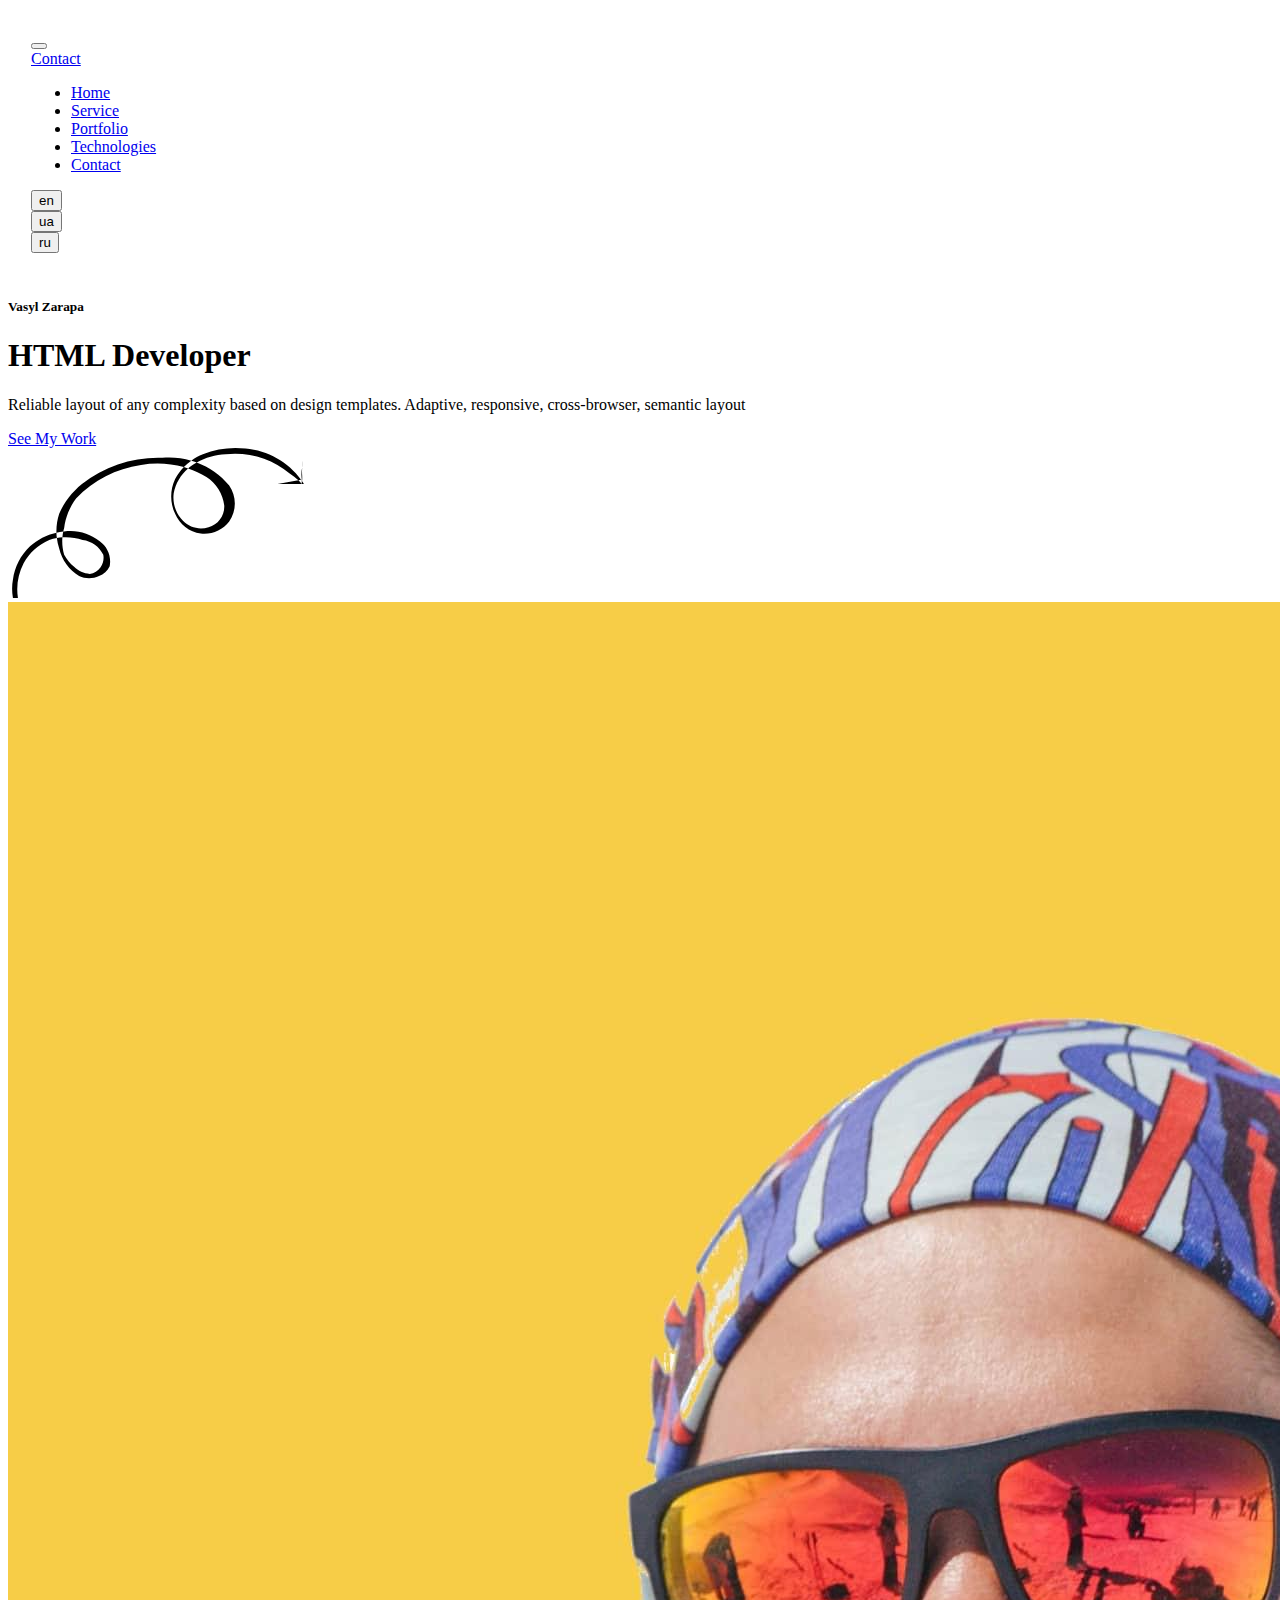
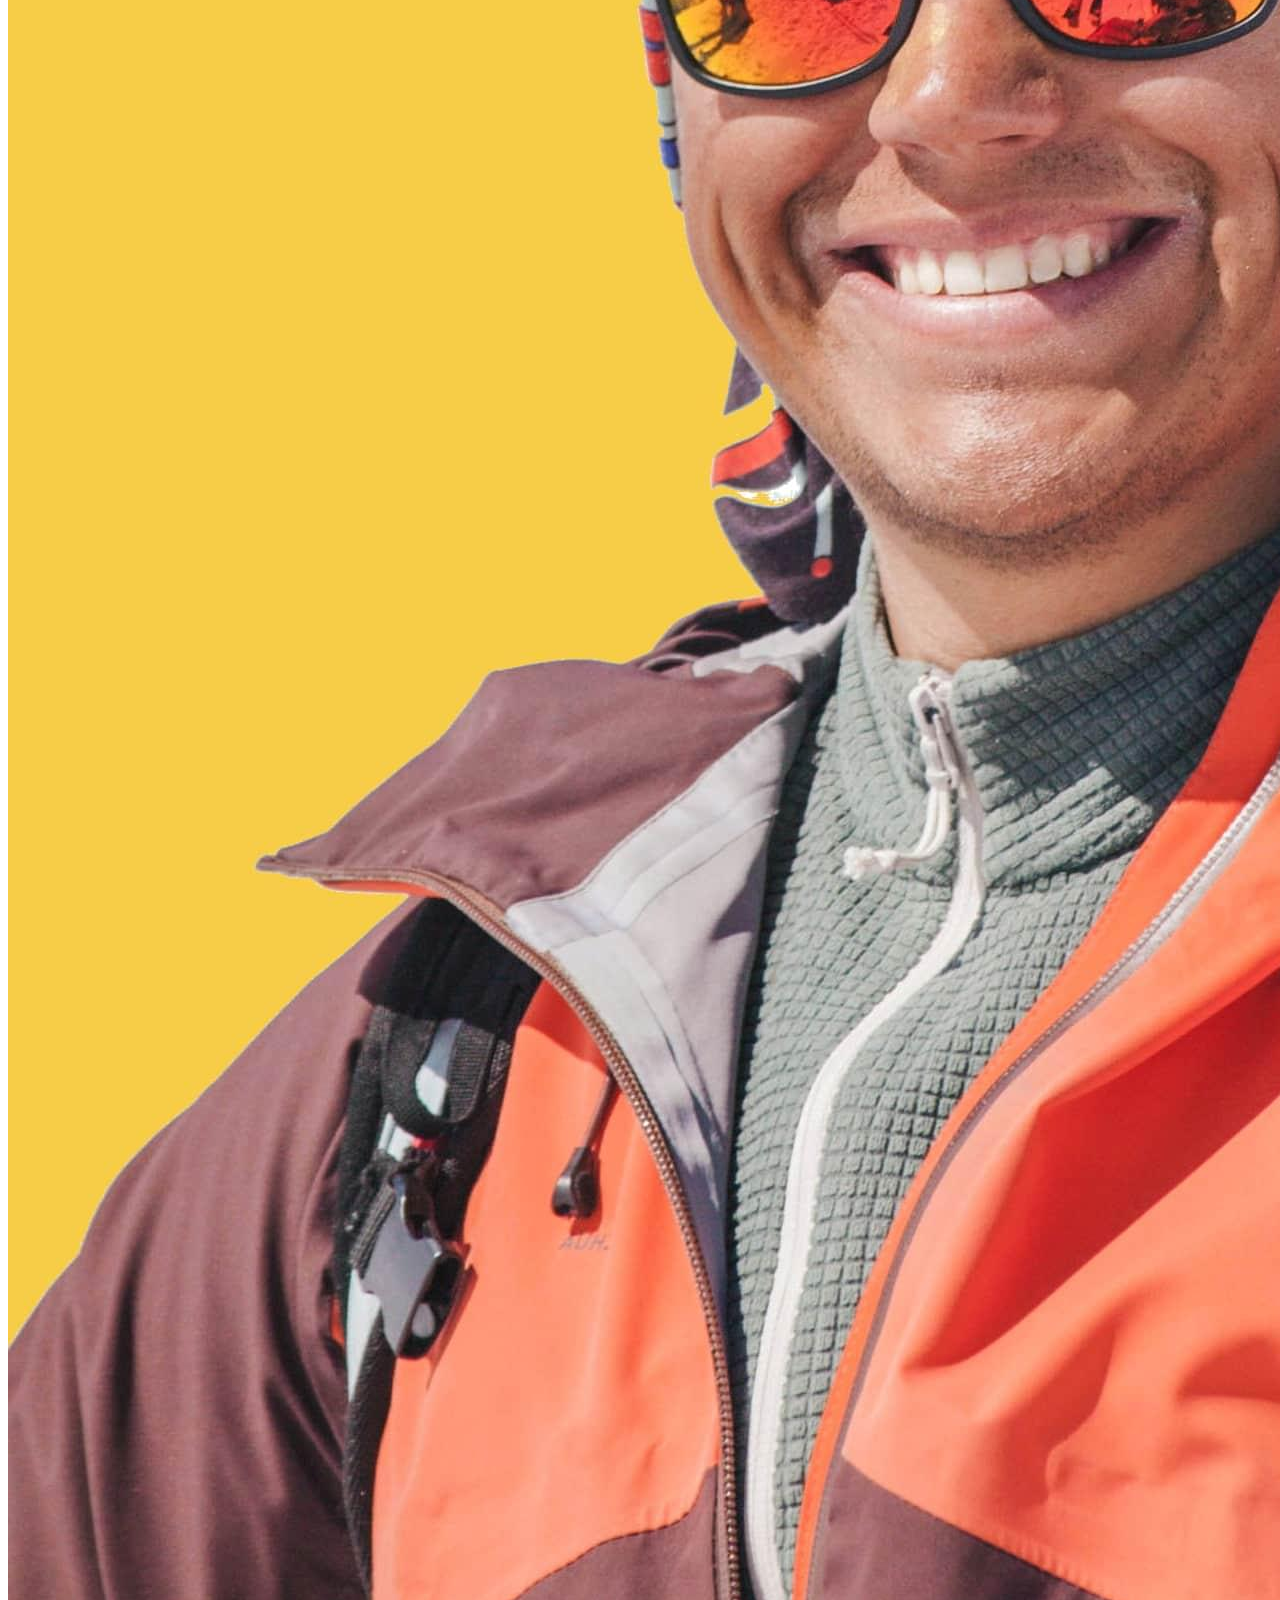
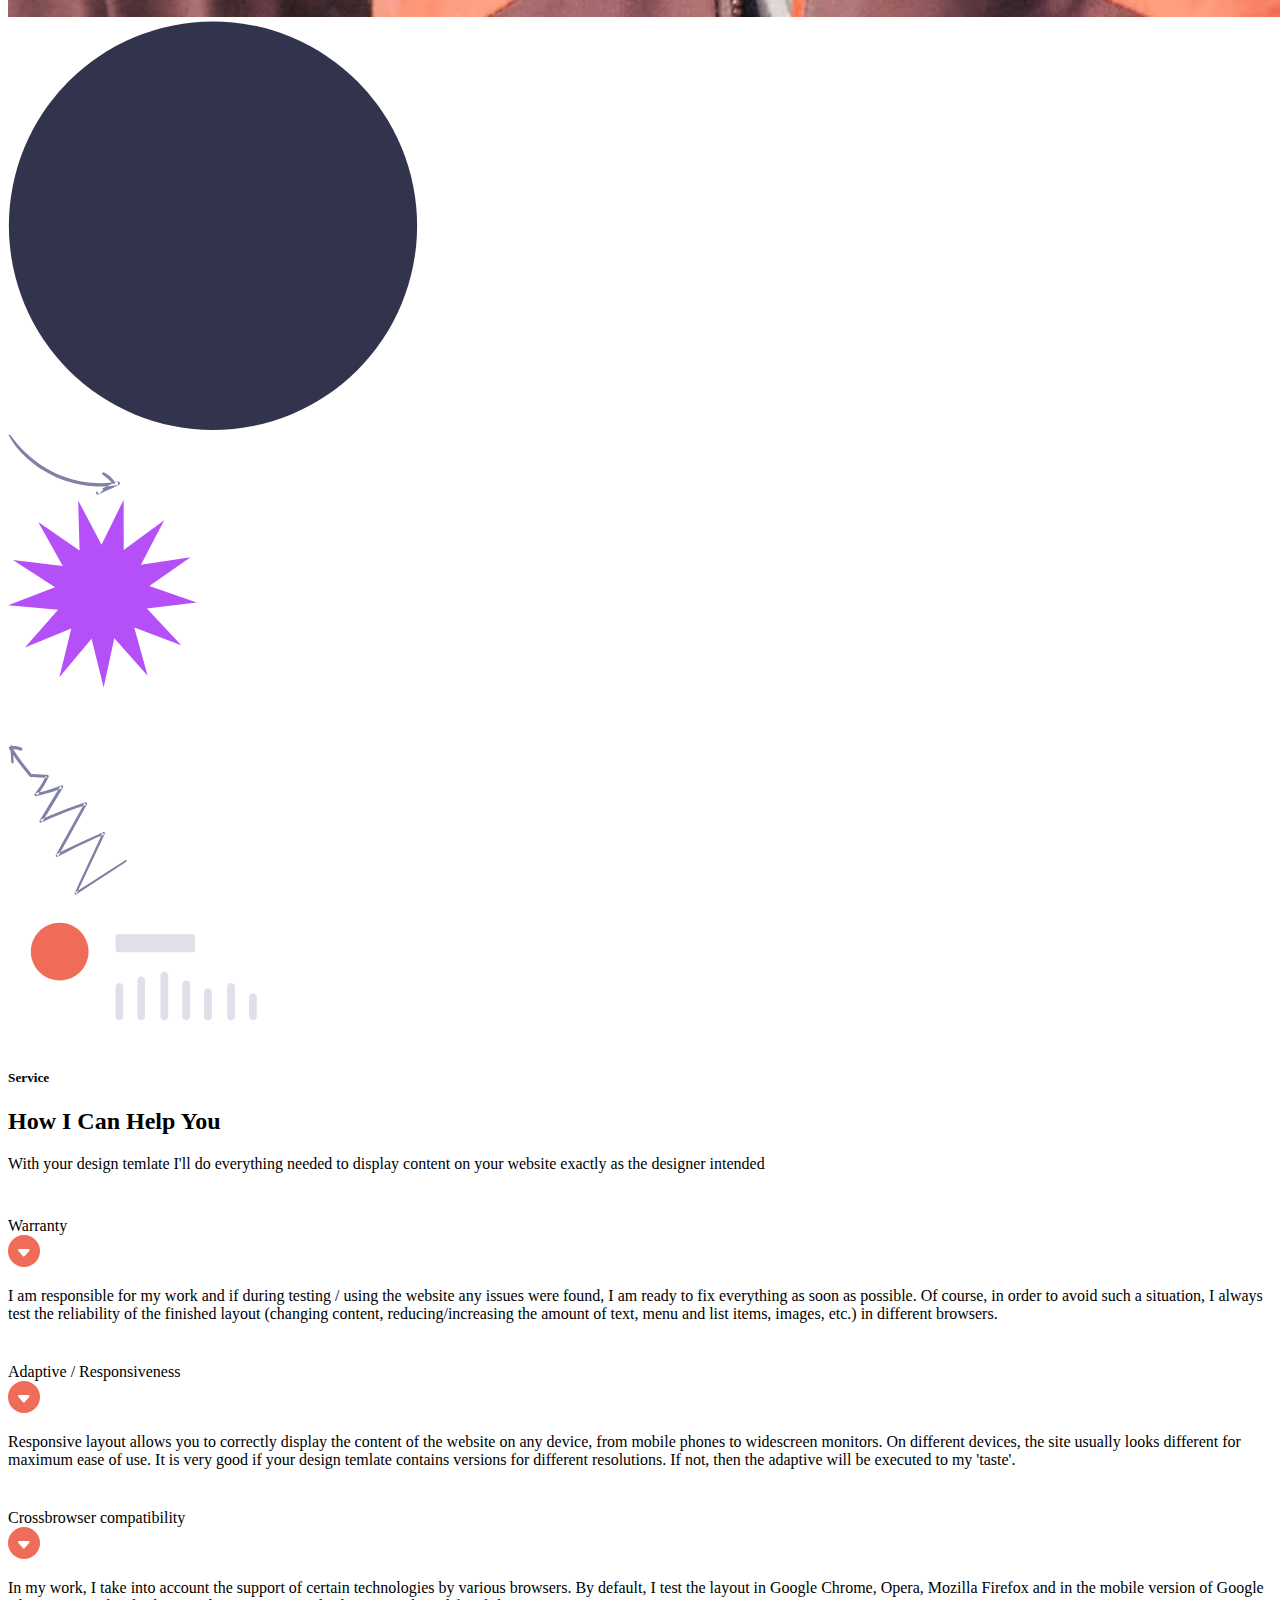
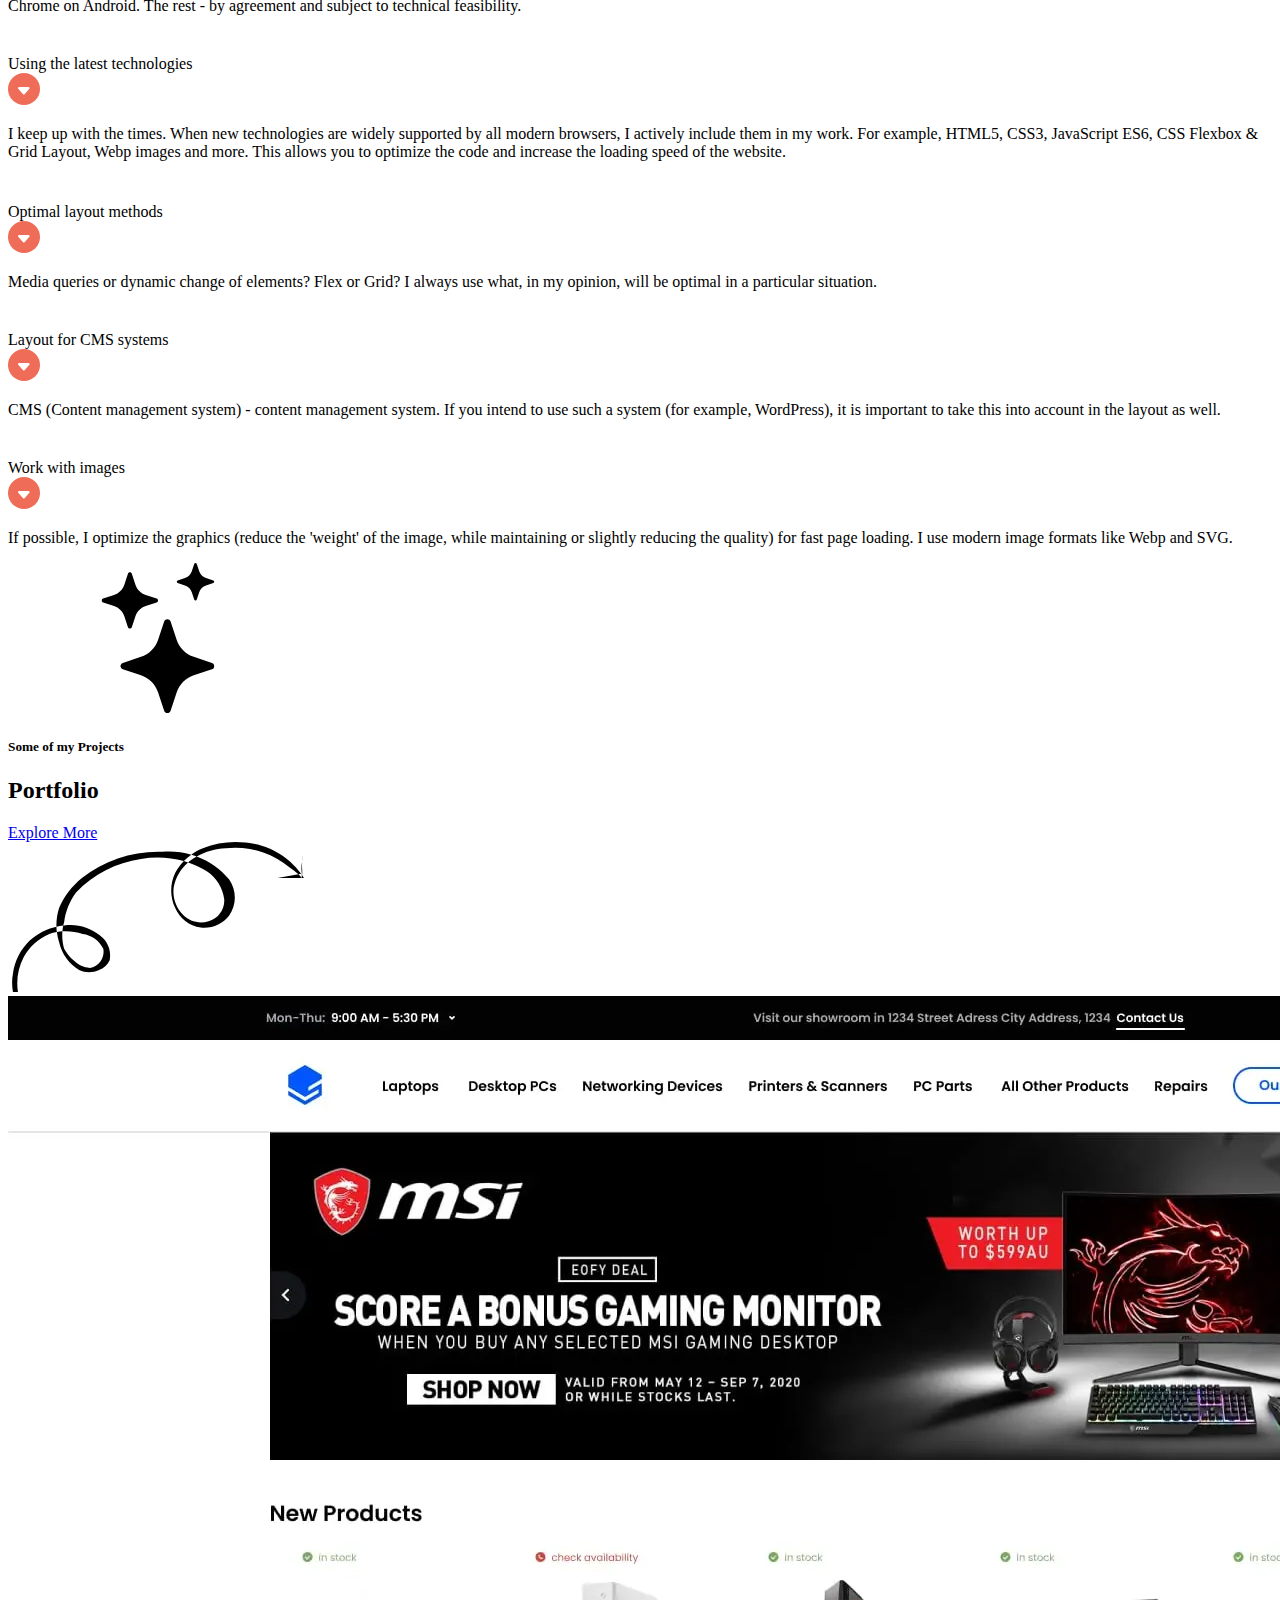
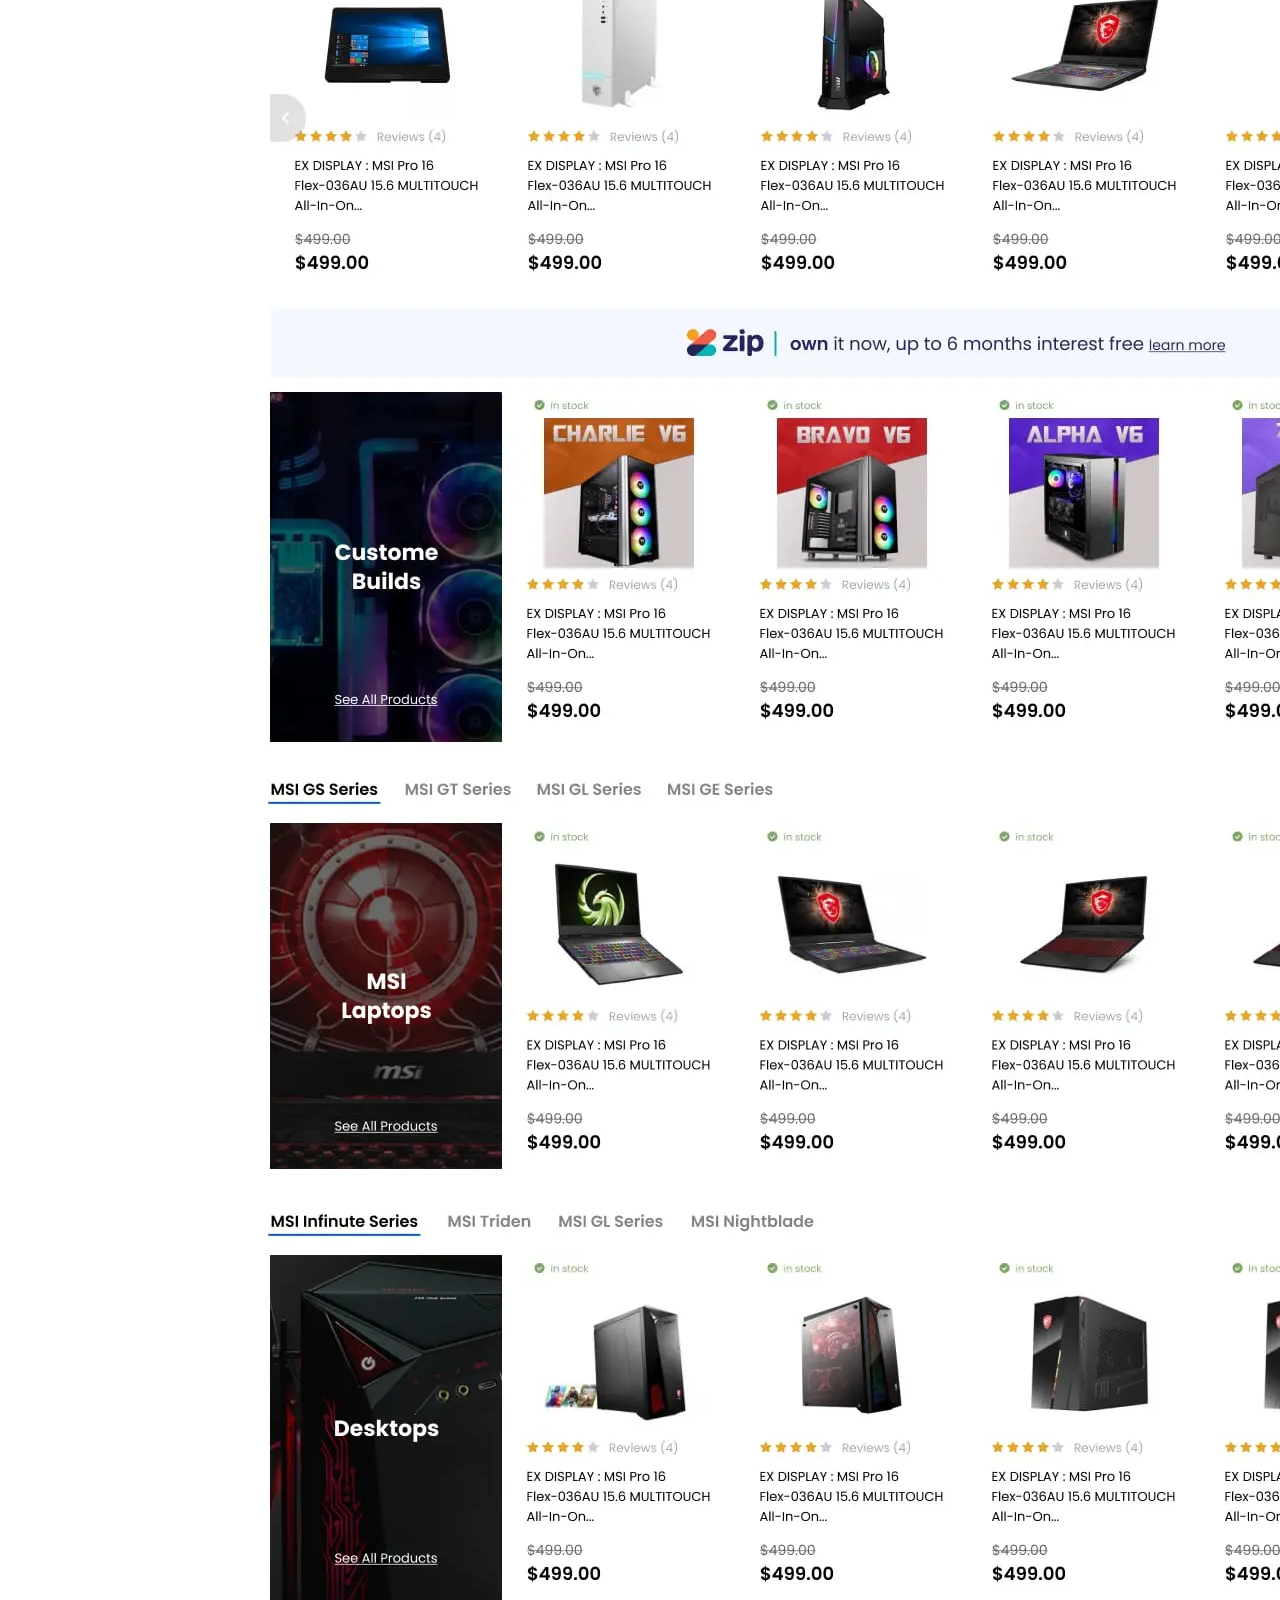
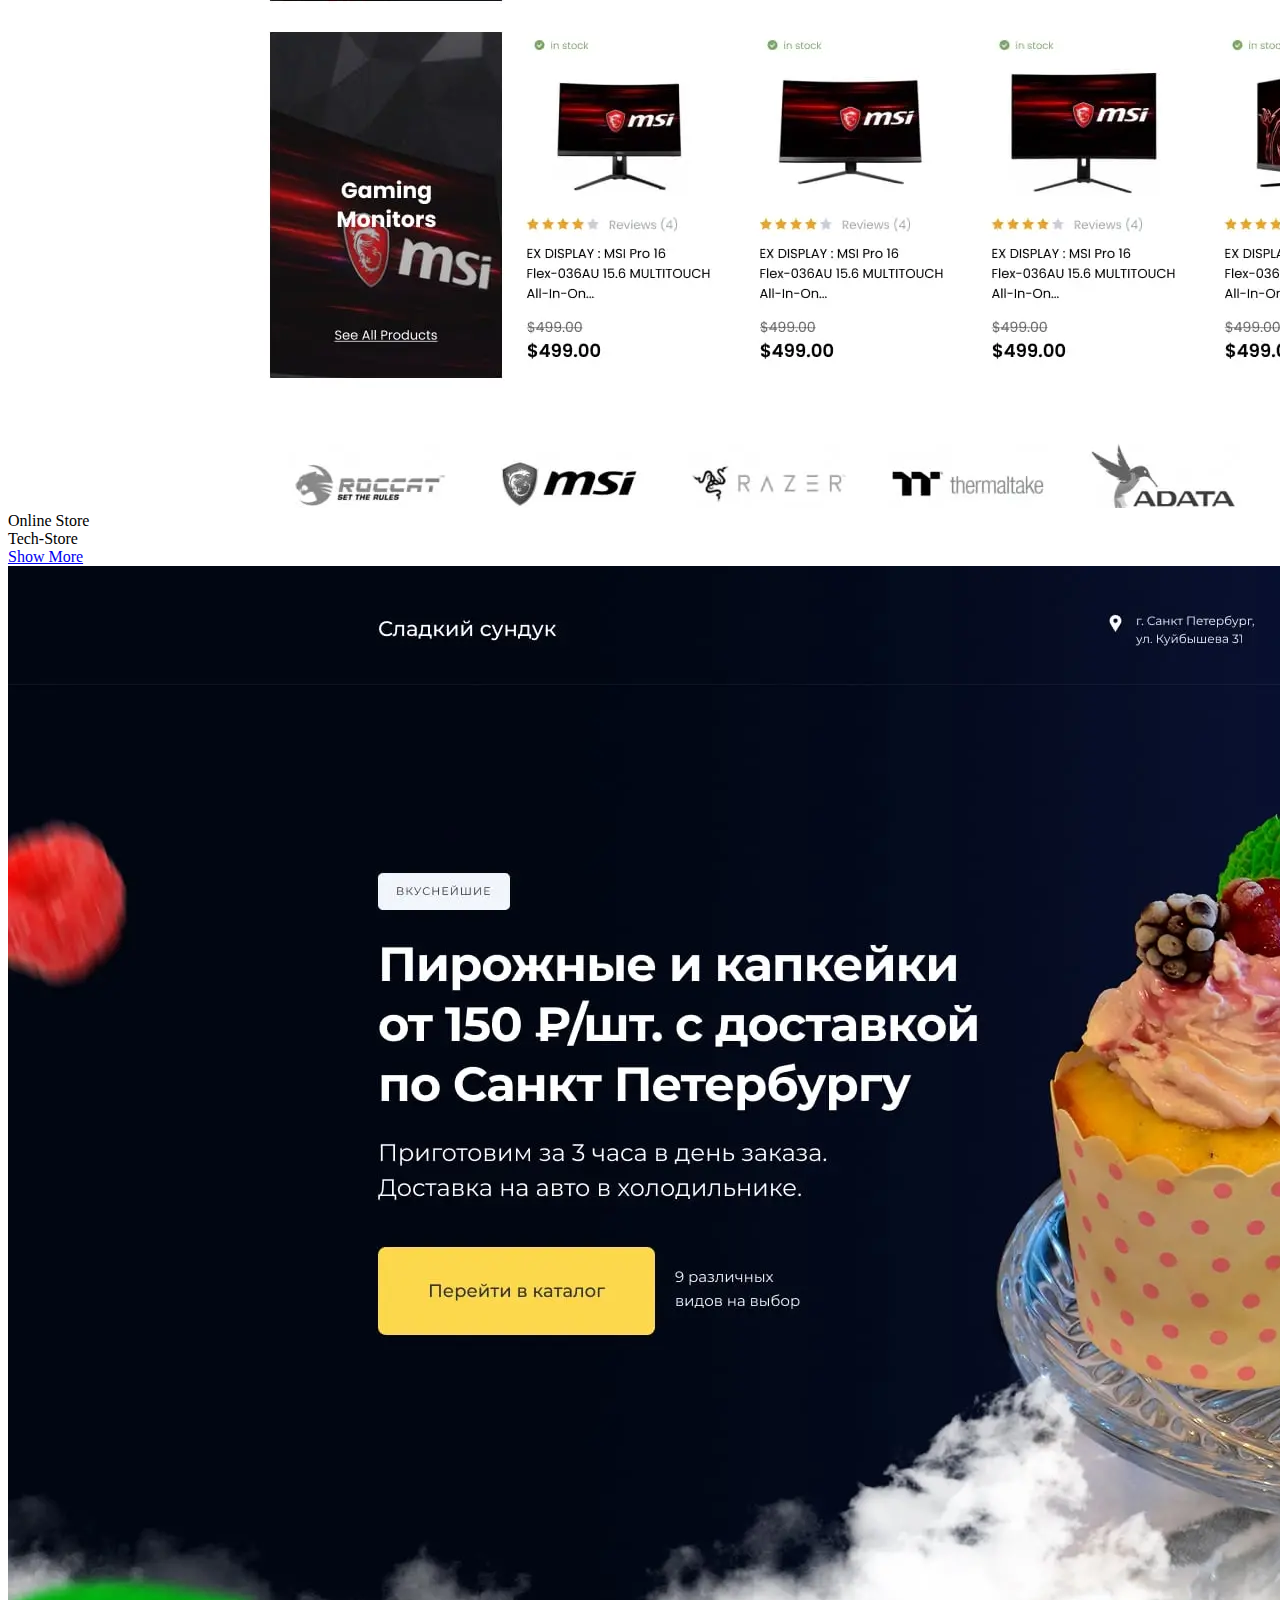
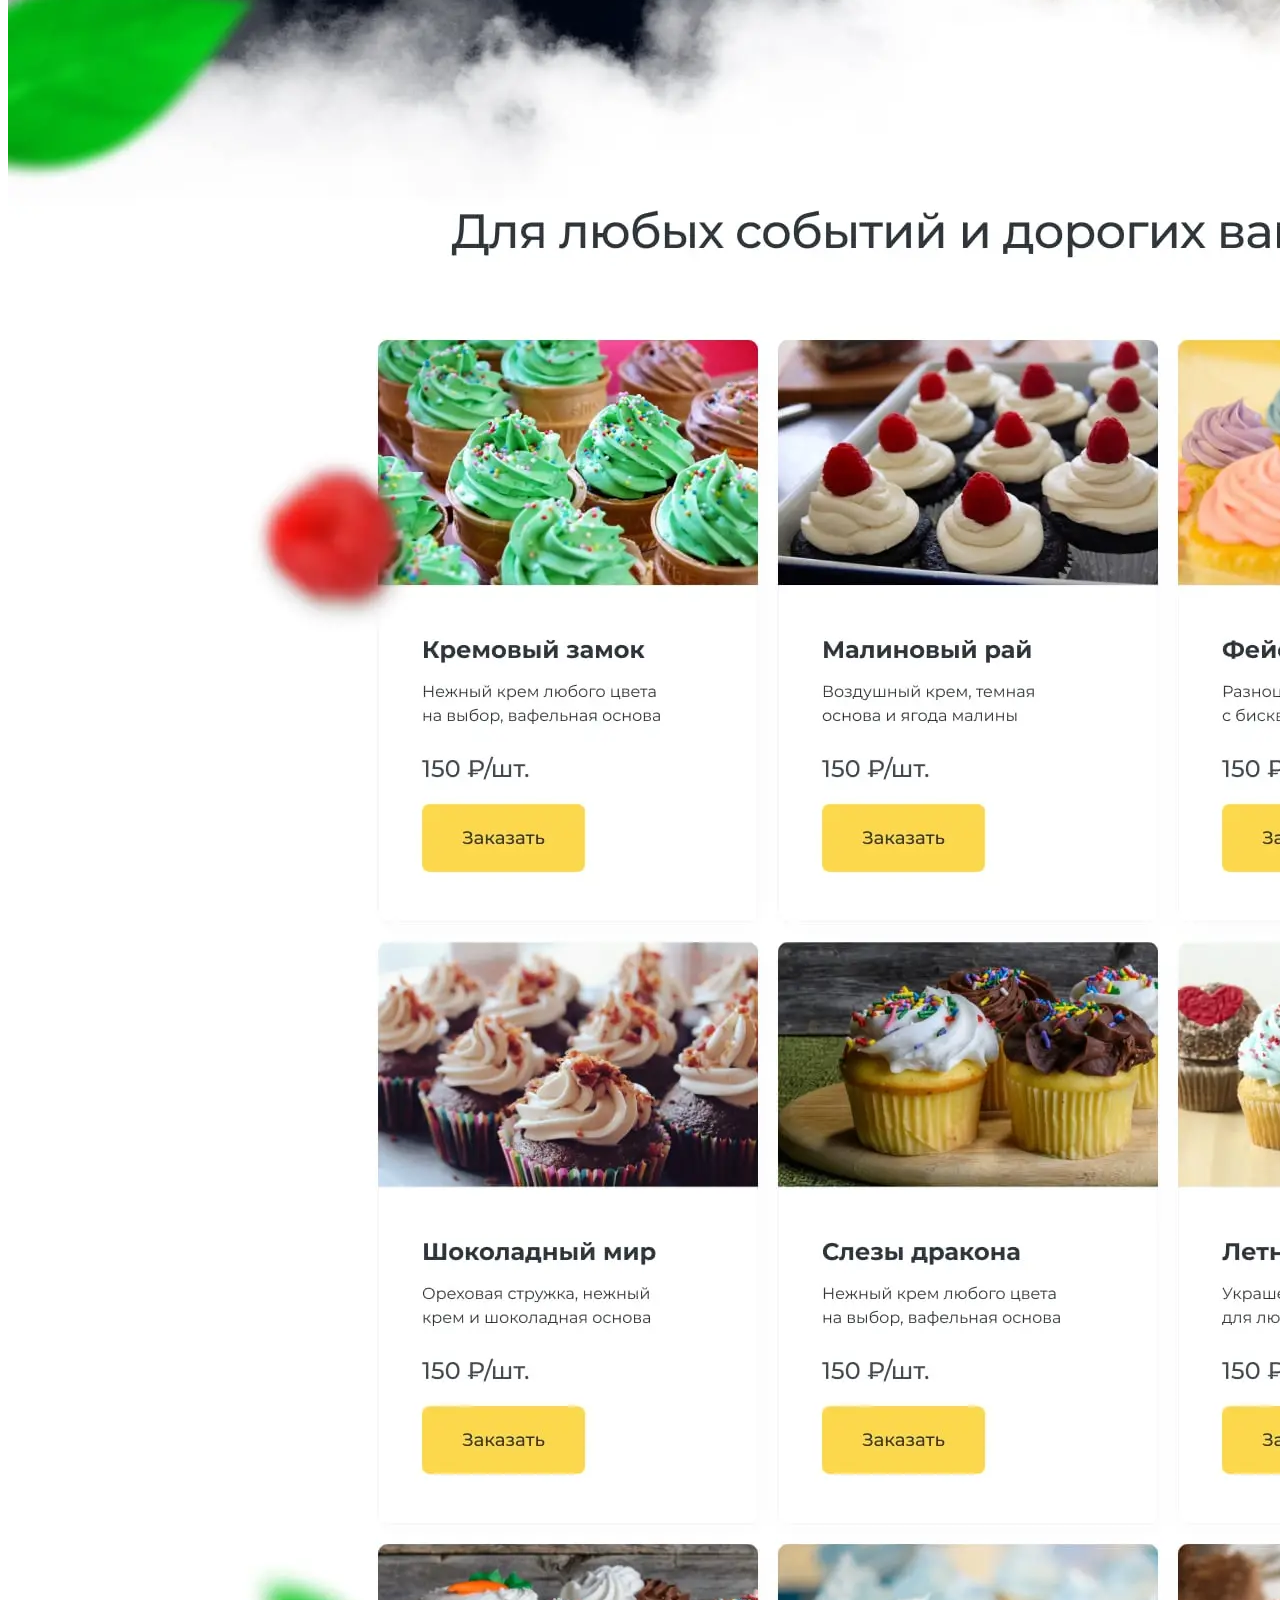
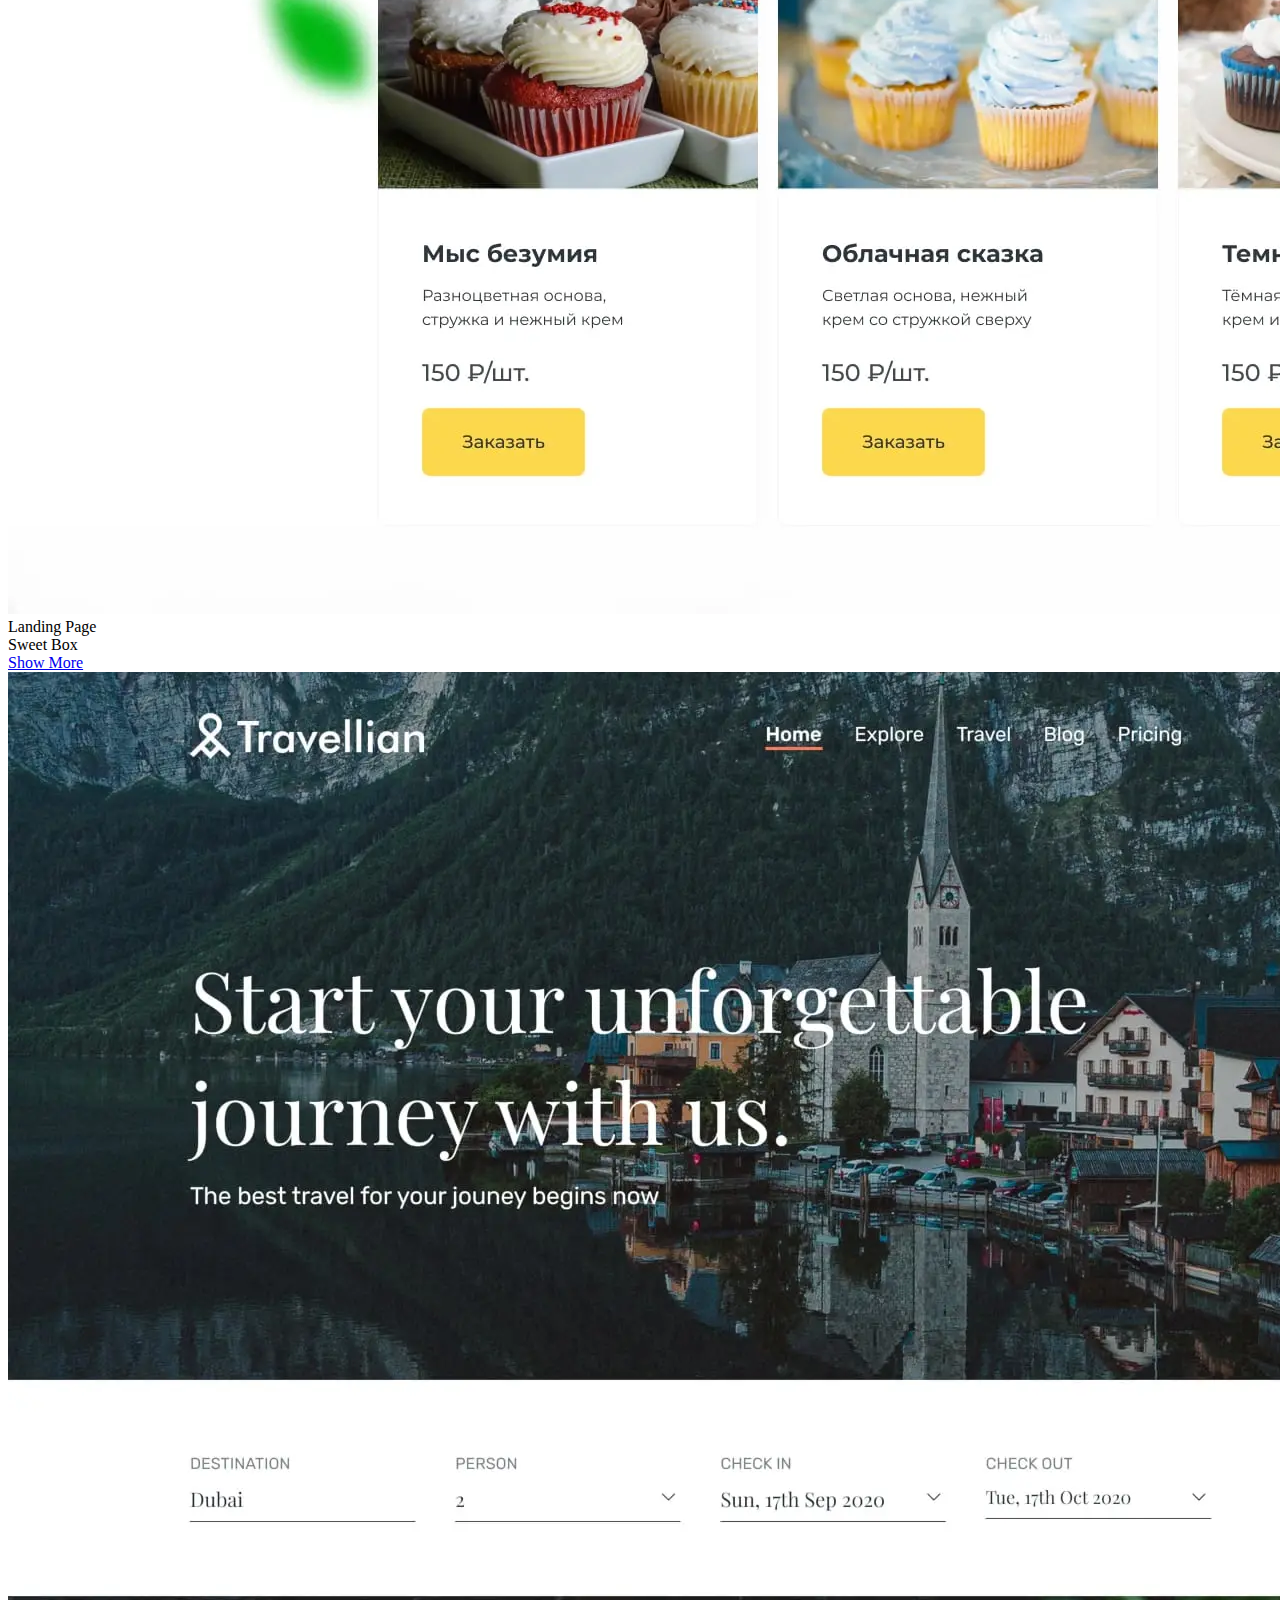
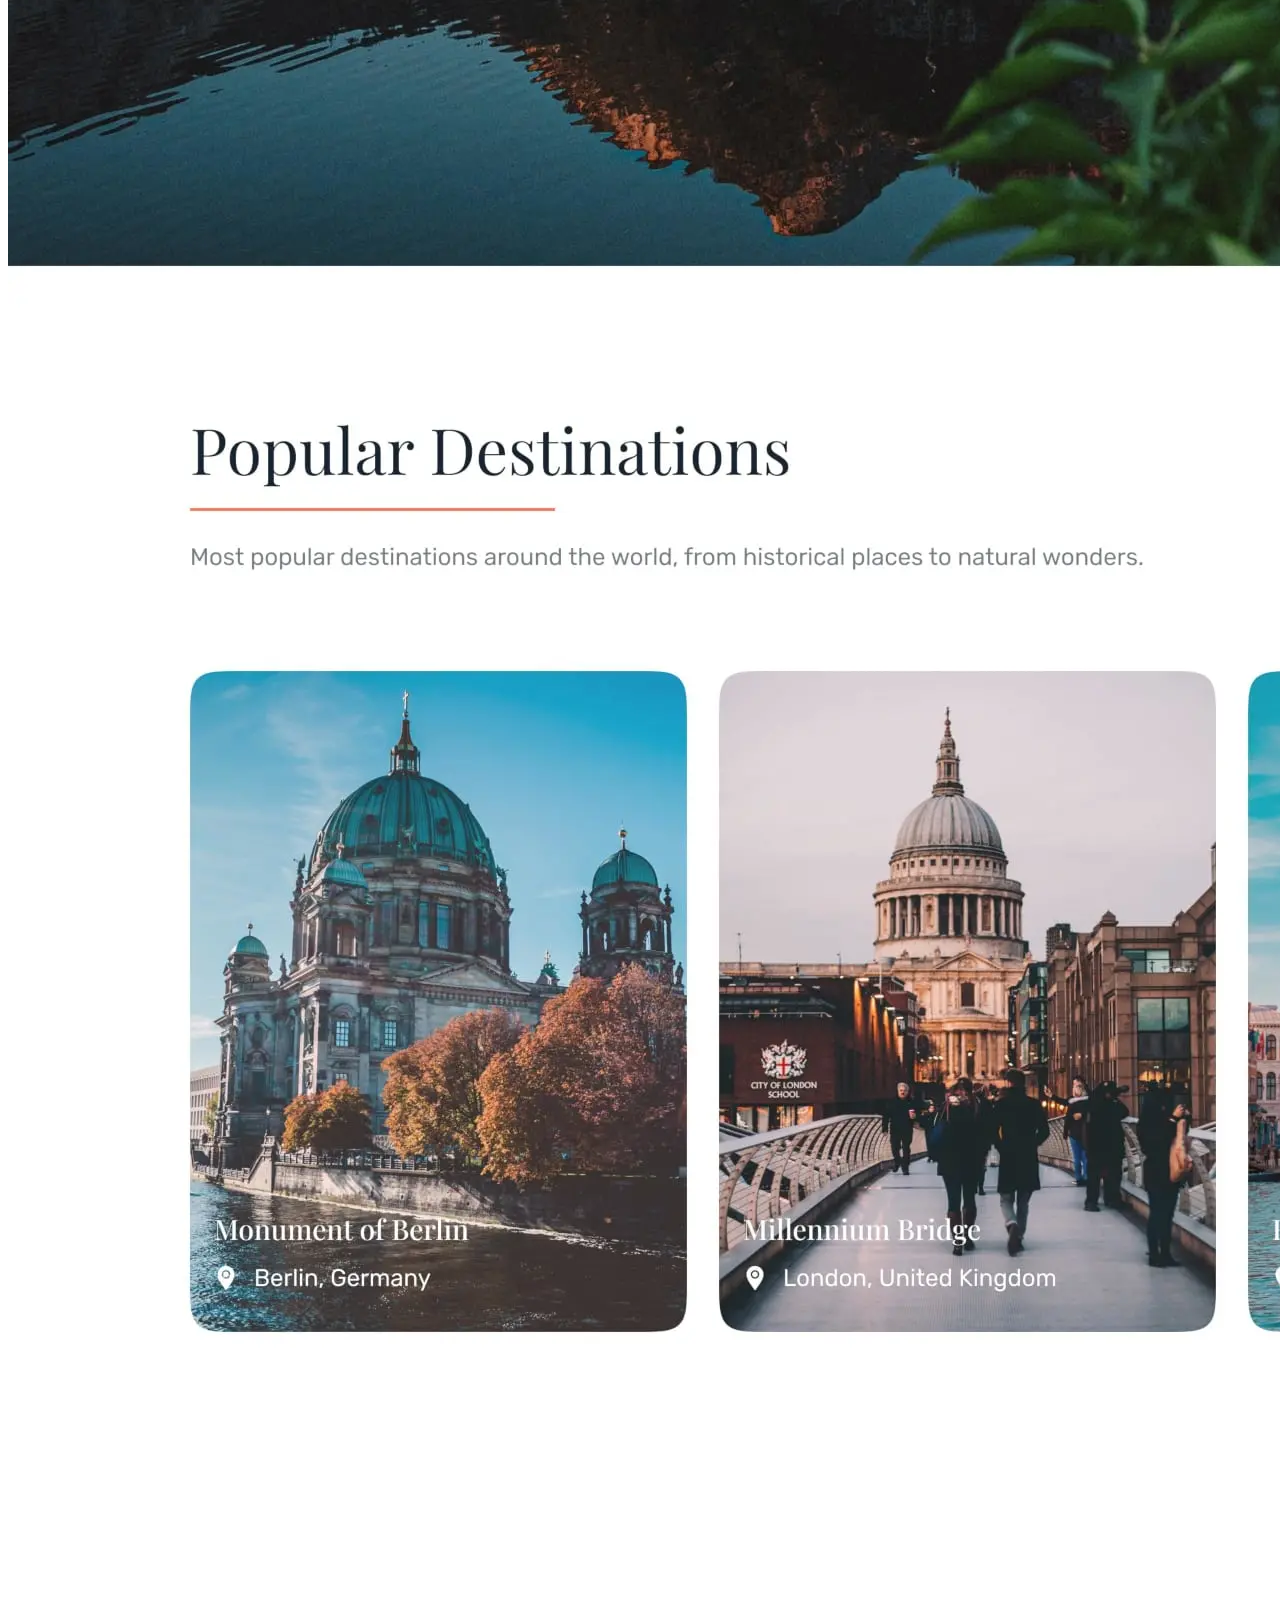
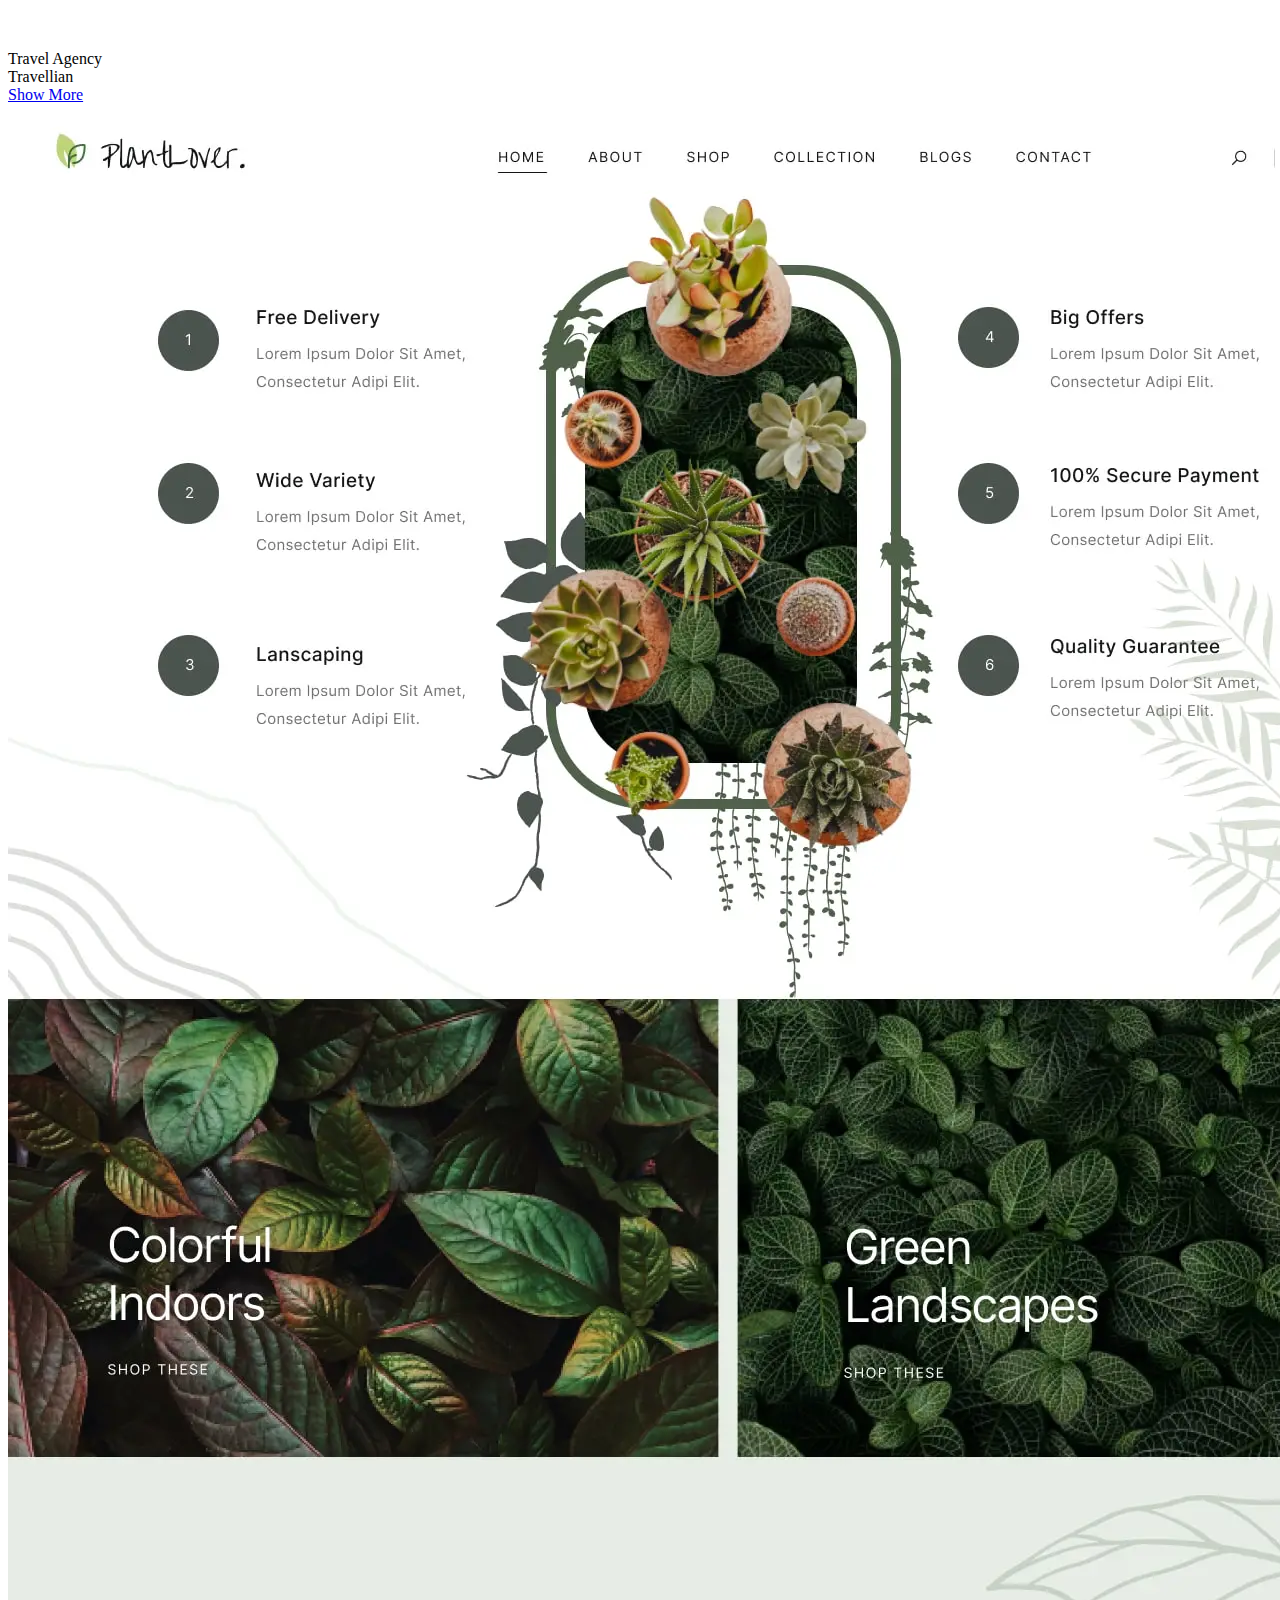
==== index.html @ c1818f7f "first commit" ====
<!doctype html>
<html lang="en" id="home-page">
  <head>
  <meta charset="UTF-8">
  <meta http-equiv="X-UA-Compatible" content="IE=edge">
  <meta name="viewport" content="width=device-width,initial-scale=1">
  <meta name="google" content="notranslate">
  <link rel="shortcut icon" href="favicon.ico" type="image/x-icon">
  <link rel="stylesheet" href="css/style.min.css?_v=20230809185156">
  <title>HTML Developer Portfolio | VslZrp</title>
</head>

  <body class="notranslate">
    <div class="wrapper">
      <header class="header">
  <div class="header__container">
    <div class="header__burger"><button aria-label="burger-menu" class="_anim-items header__burger icon-menu">
  <span></span>
</button>
</div>
    <a href="#" class="_anim-items header__contact lng-headerContact" data-contact data-type="popup-contact">Contact</a>

    <nav class="header__menu menu">
      <ul class="menu__list">
        <li class="_anim-items menu__item" data-scrollto=".main">
          <a href="#" class="menu__link lng-headerHome">Home</a>
        </li>
        <li class="_anim-items menu__item" data-scrollto=".services">
          <a href="#" class="menu__link lng-headerService">Service</a>
        </li>
        <li class="_anim-items menu__item" data-scrollto=".work">
          <a href="#" class="menu__link lng-headerPortfolio">Portfolio</a>
        </li>
        <li class="_anim-items menu__item" data-scrollto=".skills">
          <a href="#" class="menu__link lng-headerSkills">Skills</a>
        </li>
        <li class="_anim-items menu__item" data-scrollto=".contacts" data-contact>
          <a href="#" class="menu__link lng-headerContact menu__link_contact">Contact</a>
        </li>
      </ul>
    </nav>
    <div class="header__language">
      <div class="_anim-items header__language-item" data-language>
        <button class="header__button">
          <span>en</span>
        </button>
      </div>
      <div class="_anim-items header__language-item" data-language>
        <button class="header__button">
          <span>ua</span>
        </button>
      </div>
      <div class="_anim-items header__language-item" data-language>
        <button class="header__button">
          <span>ru</span>
        </button>
      </div>
    </div>
  </div>
</header>


      <main class="page">
        <section data-section class="main page__main">
          <div class="main__container">
            <div class="_anim-items main__text-block text-block-main">
              <div class="text-block-main__name">
                <h5 class="lng-name">Vasyl Zarapa</h5>
              </div>
              <div class="text-block-main__title">
                <h1 class="lng-h1">HTML Developer</h1>
              </div>
              <div class="text-block-main__text">
                <p class="lng-mainText">
                  Reliable layout of any complexity based on design templates.
                  Adaptive, responsive, cross-browser, semantic layout
                </p>
              </div>
              <div class="text-block-main__action">
                <a href="portfolio.html" class="text-block-main__link">
                  <span class="lng-mainLinkWork"> See My Work </span>
                </a>
                <div class="text-block-main__spring-wrapper">
                  <svg class="text-block-main__spring" data-prlx-mouse data-prlx-cy="250" data-prlx-cx="200">
                    <use xlink:href="#spring"></use>
                  </svg>
                </div>
              </div>
            </div>
            <div class="_anim-items images-main main__images">
              <div class="images-main__body">
                <div class="images-main__photo">
                  <img src="images/main/Me.jpg" data-prlx-mouse data-prlx-cy="2000" data-prlx-cx="1400" data-prlx-dxr data-prlx-dyr alt="My Photo">
                </div>
                <div class="images-main__circle">
                  <img src="images/main/circle.svg" alt="">
                </div>
                <div class="images-main__arrow">
                  <img src="images/main/arrow.svg" alt="">
                </div>
                <div class="images-main__star">
                  <img src="images/main/Star.svg" data-prlx-mouse data-prlx-cy="1500" data-prlx-cx="1400" alt="">
                </div>
                <div class="images-main__pen">
                  <img src="images/main/pen.svg" data-prlx-mouse data-prlx-cy="200" data-prlx-cx="150" alt="">
                </div>
                <div class="images-main__zigzag">
                  <img src="images/main/zigzag.svg" alt="">
                </div>
                <div class="images-main__block">
                  <img src="images/main/block.svg" alt="">
                </div>
              </div>
            </div>
          </div>
        </section>
        <section data-section class="page__services services">
          <div class="services__container">
            <div class="_anim-items services__title-block title-block-services">
              <div class="title-block-services__sub-title">
                <h5 class="lng-subTitleServices">Service</h5>
              </div>
              <div class="title-block-services__title">
                <h2 class="lng-titleServices">How I Can Help You</h2>
              </div>
              <div class="title-block-services__text">
                <p class="lng-textServices">
                  With your design temlate I'll do everything needed to display
                  content on your website exactly as the designer intended
                </p>
              </div>
            </div>
            <div class="_anim-items advantages services__advantages">
              <div class="advantages__item" data-spoiler-parent>
                <div class="advantages__spoiler" data-spoiler>
                  <div class="advantages__icon">
                    <img src="images/services/check.svg" alt="">
                  </div>
                  <div class="advantages__title">
                    <span class="lng-serviceSpoilerTitle1">Warranty</span>
                  </div>
                  <div class="advantages__arrow">
                    <img src="images/icons/arrow.svg" alt="">
                  </div>
                </div>
                <div class="advantages__content" data-spoiler-content>
                  <div class="advantages__content-body" data-spoiler-content-body>
                    <p class="lng-serviceSpoilerText1">
                      I am responsible for my work and if during testing / using
                      the website any issues were found, I am ready to fix
                      everything as soon as possible. Of course, in order to
                      avoid such a situation, I always test the reliability of
                      the finished layout (changing content, reducing/increasing
                      the amount of text, menu and list items, images, etc.) in
                      different browsers.
                    </p>
                  </div>
                </div>
              </div>
              <div class="advantages__item" data-spoiler-parent>
                <div class="advantages__spoiler" data-spoiler>
                  <div class="advantages__icon">
                    <img src="images/services/mobile.svg" alt="">
                  </div>
                  <div class="advantages__title">
                    <span class="lng-serviceSpoilerTitle2">Responsiveness</span>
                  </div>
                  <div class="advantages__arrow">
                    <img src="images/icons/arrow.svg" alt="">
                  </div>
                </div>
                <div class="advantages__content" data-spoiler-content>
                  <div class="advantages__content-body" data-spoiler-content-body>
                    <p class="lng-serviceSpoilerText2">
                      Responsive layout allows you to correctly display the
                      content of the website on any device, from mobile phones
                      to widescreen monitors. On different devices, the site
                      usually looks different for maximum ease of use. It is
                      very good if your design temlate contains versions for
                      different resolutions. If not, then the adaptive will be
                      executed to my 'taste'.
                    </p>
                  </div>
                </div>
              </div>
              <div class="advantages__item" data-spoiler-parent>
                <div class="advantages__spoiler" data-spoiler>
                  <div class="advantages__icon">
                    <img src="images/services/chrome.svg" alt="">
                  </div>
                  <div class="advantages__title">
                    <span class="lng-serviceSpoilerTitle3">Crossbrowser compatibility</span>
                  </div>
                  <div class="advantages__arrow">
                    <img src="images/icons/arrow.svg" alt="">
                  </div>
                </div>
                <div class="advantages__content" data-spoiler-content>
                  <div class="advantages__content-body" data-spoiler-content-body>
                    <p class="lng-serviceSpoilerText3">
                      In my work, I take into account the support of certain
                      technologies by various browsers. By default, I test the
                      layout in Google Chrome, Opera, Mozilla Firefox and in the
                      mobile version of Google Chrome on Android. The rest - by
                      agreement and subject to technical feasibility.
                    </p>
                  </div>
                </div>
              </div>
              <div class="advantages__item" data-spoiler-parent>
                <div class="advantages__spoiler" data-spoiler>
                  <div class="advantages__icon">
                    <img src="images/services/microchip.svg" alt="">
                  </div>
                  <div class="advantages__title">
                    <span class="lng-serviceSpoilerTitle4">Using the latest technologies</span>
                  </div>
                  <div class="advantages__arrow">
                    <img src="images/icons/arrow.svg" alt="">
                  </div>
                </div>
                <div class="advantages__content" data-spoiler-content>
                  <div class="advantages__content-body" data-spoiler-content-body>
                    <p class="lng-serviceSpoilerText4">
                      I keep up with the times. When new technologies are widely
                      supported by all modern browsers, I actively include them
                      in my work. For example, HTML5, CSS3, JavaScript ES6, CSS
                      Flexbox & Grid Layout, Webp images and more. This allows
                      you to optimize the code and increase the loading speed of
                      the website.
                    </p>
                  </div>
                </div>
              </div>
              <div class="advantages__item" data-spoiler-parent>
                <div class="advantages__spoiler" data-spoiler>
                  <div class="advantages__icon">
                    <img src="images/services/code.svg" alt="">
                  </div>
                  <div class="advantages__title">
                    <span class="lng-serviceSpoilerTitle5">Оptimal layout methods</span>
                  </div>
                  <div class="advantages__arrow">
                    <img src="images/icons/arrow.svg" alt="">
                  </div>
                </div>
                <div class="advantages__content" data-spoiler-content>
                  <div class="advantages__content-body" data-spoiler-content-body>
                    <p class="lng-serviceSpoilerText5">
                      Media queries or dynamic change of elements? Flex or Grid?
                      I always use what, in my opinion, will be optimal in a
                      particular situation.
                    </p>
                  </div>
                </div>
              </div>
              <div class="advantages__item" data-spoiler-parent>
                <div class="advantages__spoiler" data-spoiler>
                  <div class="advantages__icon">
                    <img src="images/services/wordpress.svg" alt="">
                  </div>
                  <div class="advantages__title">
                    <span class="lng-serviceSpoilerTitle6">Layout for CMS systems</span>
                  </div>
                  <div class="advantages__arrow">
                    <img src="images/icons/arrow.svg" alt="">
                  </div>
                </div>
                <div class="advantages__content" data-spoiler-content>
                  <div class="advantages__content-body" data-spoiler-content-body>
                    <p class="lng-serviceSpoilerText6">
                      CMS (Content management system) - content management
                      system. If you intend to use such a system (for example,
                      WordPress), it is important to take this into account in
                      the layout as well.
                    </p>
                  </div>
                </div>
              </div>
              <div class="advantages__item" data-spoiler-parent>
                <div class="advantages__spoiler" data-spoiler>
                  <div class="advantages__icon">
                    <img src="images/services/image.svg" alt="">
                  </div>
                  <div class="advantages__title">
                    <span class="lng-serviceSpoilerTitle7">Work with images</span>
                  </div>
                  <div class="advantages__arrow">
                    <img src="images/icons/arrow.svg" alt="">
                  </div>
                </div>
                <div class="advantages__content" data-spoiler-content>
                  <div class="advantages__content-body" data-spoiler-content-body>
                    <p class="lng-serviceSpoilerText7">
                      If possible, I optimize the graphics (reduce the 'weight'
                      of the image, while maintaining or slightly reducing the
                      quality) for fast page loading. I use modern image formats
                      like Webp and SVG.
                    </p>
                  </div>
                </div>
              </div>
            </div>
            <div class="_anim-items bg-services services__background">
              <svg class="bg-services__stars" data-prlx-mouse data-prlx-dyr>
                <use xlink:href="#stars"></use>
              </svg>
            </div>
          </div>
        </section>
        <section data-section class="page__work work">
          <div class="work__container">
            <div class="_anim-items title-block-work work__title-block">
              <div class="title-block-work__sub-title">
                <h5 class="lng-subTitlePortfolio">Portfolio</h5>
              </div>
              <div class="title-block-work__row">
                <div class="title-block-work__title">
                  <h2 class="lng-titlePortfolio">Latest Work</h2>
                </div>
                <div class="title-block-work__action">
                  <a href="portfolio.html" class="title-block-work__link">
                    <span class="lng-titleLinkPortfolio"> Explore More </span>
                  </a>
                  <div class="title-block-work__spring-wrapper">
                    <svg class="title-block-work__spring" data-prlx-mouse data-prlx-cy="300" data-prlx-cx="300">
                      <use xlink:href="#spring"></use>
                    </svg>
                  </div>
                </div>
              </div>
            </div>
          </div>
          <div class="content-work work__content">
            <div class="_anim-items content-work__item">
              <div class="content-work__card">
                <div class="content-work__image">
                  <picture><source srcset="images/portfolio/Tech-Store.webp" type="image/webp"><img src="images/portfolio/Tech-Store.jpg" alt="Tech-Store"></picture>
                </div>
                <div class="content-work__label">
                  <span class="lng-labelWorkCardEShop">Online Store</span>
                </div>
                <div class="content-work__name">
                  <span> Tech-Store </span>
                </div>
                <a target="_blank" href="https://vslzrp.github.io/tech-store/" class="content-work__link">
                  <span class="lng-linkWorkCard">Show More</span>
                </a>
              </div>
            </div>
            <div class="_anim-items content-work__item">
              <div class="content-work__card">
                <div class="content-work__image">
                  <picture><source srcset="images/portfolio/Sweetbox.webp" type="image/webp"><img src="images/portfolio/Sweetbox.jpg" alt="Tech-Store"></picture>
                </div>
                <div class="content-work__label">
                  <span class="lng-labelWorkCardLanding">Landing Page</span>
                </div>
                <div class="content-work__name">
                  <span> Sweet Box</span>
                </div>
                <a target="_blank" href="https://vslzrp.github.io/SweetBox/" class="content-work__link">
                  <span class="lng-linkWorkCard">Show More</span>
                </a>
              </div>
            </div>
            <div class="_anim-items content-work__item">
              <div class="content-work__card">
                <div class="content-work__image">
                  <picture><source srcset="images/portfolio/Travellian.webp" type="image/webp"><img src="images/portfolio/Travellian.jpg" alt="Tech-Store"></picture>
                </div>
                <div class="content-work__label">
                  <span class="lng-labelWorkCardTravel">Travel Agency</span>
                </div>
                <div class="content-work__name">
                  <span> Travellian </span>
                </div>
                <a target="_blank" href="https://vslzrp.github.io/Travellian/" class="content-work__link">
                  <span class="lng-linkWorkCard">Show More</span>
                </a>
              </div>
            </div>
            <div class="_anim-items content-work__item">
              <div class="content-work__card">
                <div class="content-work__image">
                  <picture><source srcset="images/portfolio/plantlover.webp" type="image/webp"><img src="images/portfolio/plantlover.jpg" alt="Plantlover"></picture>
                </div>
                <div class="content-work__label">
                  <span class="lng-labelWorkCardLanding">Landing Page</span>
                </div>
                <div class="content-work__name">
                  <span>Plantlover</span>
                </div>
                <a target="_blank" href="https://vslzrp.github.io/Plantlover/" class="content-work__link">
                  <span class="lng-linkWorkCard">Show More</span>
                </a>
              </div>
            </div>
            <div class="_anim-items content-work__item">
              <div class="content-work__card">
                <div class="content-work__image">
                  <img src="images/portfolio/Burger-House.jpg" alt="Burger-House">
                </div>
                <div class="content-work__label">
                  <span class="lng-labelWorkCardLanding">Landing Page</span>
                </div>
                <div class="content-work__name">
                  <span>Burger-House</span>
                </div>
                <a target="_blank" href="https://vslzrp.github.io/Burger-landing.training/" class="content-work__link">
                  <span class="lng-linkWorkCard">Show More</span>
                </a>
              </div>
            </div>
            <div class="_anim-items content-work__item">
              <div class="content-work__card">
                <div class="content-work__image">
                  <picture><source srcset="images/portfolio/Konstruct.webp" type="image/webp"><img src="images/portfolio/Konstruct.jpg" alt="Konstruct"></picture>
                </div>
                <div class="content-work__label">
                  <span class="lng-labelWorkCardLanding">Landing Page</span>
                </div>
                <div class="content-work__name">
                  <span>Konstruct</span>
                </div>
                <a target="_blank" href="https://vslzrp.github.io/Konstruct/" class="content-work__link">
                  <span class="lng-linkWorkCard">Show More</span>
                </a>
              </div>
            </div>
            <div class="_anim-items content-work__sun-wrapper">
              <svg class="content-work__sun" data-prlx-mouse data-prlx-cy="200" data-prlx-cx="200">
                <use xlink:href="#star"></use>
              </svg>
            </div>
          </div>
        </section>
        <section data-section class="page__skills skills">
          <div class="skills__container">
            <div class="_anim-items skills__title-block title-block-skills">
              <div class="title-block-skills__sub-title">
                <h5 class="lng-subTitleSkills">Skills</h5>
              </div>
              <div class="title-block-skills__title">
                <h2 class="lng-titleSkills">Technologies I Use</h2>
              </div>
              <div class="title-block-skills__text">
                <p class="lng-textSkills">
                  Digital agency is a business you hire to outsource your
                  digital marketing efforts
                </p>
              </div>
            </div>
          </div>
          <div class="_anim-items content-skills skills__content">
            
            <div class="content-skills__image">
              <img src="images/skills/html5.svg" alt="">
              <div class="content-skills__description">
                <p>
                  <span>HyperText Markup Language</span>
                </p>
                <p class="lng-descriptionSkills1">
                  The standard markup language for documents designed to be
                  displayed in a web browser.
                </p>
              </div>
            </div>
            <div class="content-skills__image">
              <img src="images/skills/css3.svg" alt="">
              <div class="content-skills__description">
                <p>
                  <span>Cascading Style Sheets</span>
                </p>
                <p class="lng-descriptionSkills2">
                  Used for describing the presentation of a document written in
                  a markup language.
                </p>
              </div>
            </div>
            <div class="content-skills__image">
              <img src="images/skills/js.svg" alt="">
              <div class="content-skills__description">
                <p>
                  <span>JavaScript </span>
                </p>
                <p class="lng-descriptionSkills3">
                  A programming language that is one of the core technologies of
                  the World Wide Web.
                </p>
              </div>
            </div>
            <div class="content-skills__image">
              <img src="images/skills/gulp.svg" alt="">
              <div class="content-skills__description">
                <p>
                  <span>Gulp</span>
                </p>
                <p class="lng-descriptionSkills4">
                  Task manager for automatic execution of frequently used tasks,
                  written in JavaScript.
                </p>
              </div>
            </div>
            <div class="content-skills__image">
              <img src="images/skills/sass.svg" alt="">
              <div class="content-skills__description">
                <p>
                  <span>SASS (SCSS)</span>
                </p>
                <p class="lng-descriptionSkills5">
                  A preprocessor scripting language that is interpreted or
                  compiled into CSS.
                </p>
              </div>
            </div>
            <div class="content-skills__image">
              <img src="images/skills/git.svg" alt="">
              <div class="content-skills__description">
                <p>
                  <span>Git</span>
                </p>
                <p class="lng-descriptionSkills6">
                  A distributed version control system that tracks changes in
                  any set of computer files.
                </p>
              </div>
            </div>
            <div class="content-skills__image">
              <img src="images/skills/browsers.svg" alt="">
              <div class="content-skills__description">
                <p>
                  <span class="lng-skillsCross">Кросс-браузерность</span>
                </p>
                <p class="lng-descriptionSkills7">
                  The ability of a website to function across different
                  browsers.
                </p>
              </div>
            </div>
            <div class="content-skills__image">
              <img src="images/skills/figma.svg" alt="">
              <div class="content-skills__description">
                <p>
                  <span>Figma</span>
                </p>
                <p class="lng-descriptionSkills8">
                  The leading collaborative design tool for building meaningful
                  products.
                </p>
              </div>
            </div>
            <div class="content-skills__image">
              <img src="images/skills/vscode.svg" alt="">
              <div class="content-skills__description">
                <p>
                  <span>Visual Studio Code</span>
                </p>
                <p class="lng-descriptionSkills9">
                  A code editor for building and debugging modern web
                  applications.
                </p>
              </div>
            </div>
            <div class="content-skills__image">
              <img src="images/skills/swiper.svg" alt="">
              <div class="content-skills__description">
                <p>
                  <span>Swiper</span>
                </p>
                <p class="lng-descriptionSkills10">
                  The most modern mobile touch slider (and not only).
                </p>
              </div>
            </div>

            <div class="_anim-items content-skills__stars-wrapper">
              <svg class="content-skills__stars" data-prlx-mouse data-prlx-cy="150" data-prlx-cx="100">
                <use xlink:href="#stars"></use>
              </svg>
            </div>
          </div>
        </section>
        <section data-section class="contacts page-portfolio__contacts">
  <div class="contacts__container">
    <div class="_anim-items contacts__images images-contacts">
      <div class="images-contacts__body">
        <div class="images-contacts__photo">
          <picture><source srcset="images/contacts/my-photo.webp" type="image/webp"><img src="images/contacts/my-photo.jpg" alt="Me"></picture>
        </div>
        <div class="images-contacts__star">
          <img src="images/contacts/Star.svg" data-prlx-mouse data-prlx-dyr data-prlx-cy="220" data-prlx-cx="200" alt="">
        </div>
        <div class="images-contacts__phone-wrapper">
          <div class="images-contacts__phone">
            <picture><source srcset="images/contacts/phone.webp" type="image/webp"><img src="images/contacts/phone.png" alt=""></picture>
          </div>
          <div class="images-contacts__spring-vert">
            <img src="images/contacts/spring-vert.svg" data-prlx-mouse data-prlx-cy="150" data-prlx-cx="300" alt="">
          </div>
        </div>
        <div class="images-contacts__spring-diagonal">
          <img src="images/contacts/spring-diagonal.svg" data-prlx-mouse data-prlx-dxr data-prlx-cy="250" data-prlx-cx="200" alt="">
        </div>

        <div class="images-contacts__block">
          <img src="images/contacts/block.svg" alt="">
        </div>
        <div class="images-contacts__triangle">
          <picture><source srcset="images/contacts/triangle.webp" type="image/webp"><img src="images/contacts/triangle.png" alt=""></picture>
        </div>
      </div>
    </div>
    <div class="_anim-items contacts__text-block text-block-contacts">
      <div class="text-block-contacts__sub-title">
        <h5 class="lng-subTitleContact">Contact</h5>
      </div>
      <div class="text-block-contacts__title">
        <h2 class="lng-titleContact">Contact Me</h2>
      </div>
      <div class="text-block-contacts__text">
        <p class="lng-textContact">
          On call usually from 9:00 to 20:00. You can write me at any time, I
          will answer as soon as possible.
        </p>
      </div>
      <ul class="text-block-contacts__list">
        <li class="contact text-block-contacts__item">
          <div class="contact__icon">
            <img src="images/icons/mail.svg" alt="mail">
          </div>
          <div class="contact__text">
            <a href="mailto:vslzrp@i.ua" class="contact__link">vslzrp@i.ua</a>
          </div>
        </li>
        <li class="contact text-block-contacts__item">
          <div class="contact__icon">
            <img src="images/icons/phone.svg" alt="phone">
          </div>
          <div class="contact__text">
            <a href="tel:+995599713583" class="contact__link">+995 599 713 583</a>
          </div>
        </li>
        <li class="contact text-block-contacts__item contact_row">
          <div class="contact__row-item contact_telegram">
            <div class="contact__icon">
              <img src="images/icons/telegram.svg" alt="telegram">
            </div>
            <div class="contact__text">
              <a href="https://t.me/Vslzrp" target="_blank" class="contact__link">Telegram</a>
            </div>
          </div>
          <div class="contact__row-item contact_whatsapp">
            <div class="contact__icon">
              <img src="images/icons/whatsApp.svg" alt="whatsApp">
            </div>
            <div class="contact__text">
              <a href="https://wa.me/380633765157" target="_blank" class="contact__link">WhatsApp</a>
            </div>
          </div>
        </li>

        <li class="contact text-block-contacts__item contact_row">
          <div class="contact__row-item">
            <div class="contact__icon">
              <img src="images/icons/facebook.svg" alt="facebook">
            </div>
            <div class="contact__text">
              <a href="https://www.facebook.com/profile.php?id=100010643461255" target="_blank" class="contact__link">Facebook</a>
            </div>
          </div>
          <div class="contact__row-item">
            <div class="contact__icon">
              <img src="images/icons/instagram.svg" alt="instagram">
            </div>
            <div class="contact__text">
              <a href="https://www.instagram.com/vasozrp/" target="_blank" class="contact__link">Instagram</a>
            </div>
          </div>
        </li>
      </ul>
    </div>
  </div>
</section>

      </main>
      <footer class="footer">
        <div class="footer__wrapper">
          <div class="footer__pattern">
            <img src="images/footer/pattern.svg" alt="">
            
          </div>
        </div>
      </footer>

      
    </div>

    <div class="popup" data-popup="popup-contact" data-close-overlay>
  <div class="popup__wrapper" data-close-overlay>
    <div class="popup__content">
      <button class="button-close popup__close" type="button">
        <svg>
          <use xlink:href="#close"></use>
        </svg>
      </button>
      <div class="popup-contact popup__body">
        <div class="popup-contact__title">
          <h2>Contact Me</h2>
        </div>
        <ul class="popup-contact__list">
          <li class="popup-contact__item">
            <div class="popup-contact__icon">
              <img src="images/icons/mail.svg" alt="mail">
            </div>
            <div class="popup-contact__text">
              <a href="mailto:vslzrp@i.ua" class="popup-contact__link">vslzrp@i.ua</a>
            </div>
          </li>
          <li class="popup-contact__item">
            <div class="popup-contact__icon">
              <img src="images/icons/phone.svg" alt="phone">
            </div>
            <div class="popup-contact__text">
              <a href="tel:+995599713583" class="popup-contact__link">+995 599 713 583</a>
            </div>
          </li>
          <li class="popup-contact__item popup-contact_row">
            <div class="popup-contact__row-item popup-contact_telegram">
              <div class="popup-contact__icon">
                <img src="images/icons/telegram.svg" alt="telegram">
              </div>
              <div class="popup-contact__text">
                <a href="https://t.me/Vslzrp" target="_blank" class="popup-contact__link">Telegram</a>
              </div>
            </div>
            <div class="popup-contact__row-item popup-contact_whatsapp">
              <div class="popup-contact__icon">
                <img src="images/icons/whatsApp.svg" alt="whatsApp">
              </div>
              <div class="popup-contact__text">
                <a href="https://wa.me/380633765157" target="_blank" class="popup-contact__link">WhatsApp</a>
              </div>
            </div>
          </li>

          <li class="popup-contact__item popup-contact_row">
            <div class="popup-contact__row-item">
              <div class="popup-contact__icon">
                <img src="images/icons/facebook.svg" alt="facebook">
              </div>
              <div class="popup-contact__text">
                <a href="https://www.facebook.com/profile.php?id=100010643461255" target="_blank" class="popup-contact__link">Facebook</a>
              </div>
            </div>
            <div class="popup-contact__row-item">
              <div class="popup-contact__icon">
                <img src="images/icons/instagram.svg" alt="instagram">
              </div>
              <div class="popup-contact__text">
                <a href="https://www.instagram.com/vasozrp/" target="_blank" class="popup-contact__link">Instagram</a>
              </div>
            </div>
          </li>
        </ul>
      </div>
    </div>
  </div>
</div>
 <svg display="none">
  <symbol id="stars" viewBox="0 0 42 56">
    <g>
      <path fill-rule="evenodd" clip-rule="evenodd" d="M34.999 0C34.7828 0 34.5904 0.13698 34.5196 0.341261V0.344761L33.6201 3.05027C33.2177 4.26128 32.2693 5.20978 31.0584 5.61228L28.3497 6.51529C28.1455 6.58611 28.0085 6.77858 28.0085 6.99479C28.0085 7.211 28.1455 7.40347 28.3497 7.47429L31.0549 8.37729C32.2648 8.77983 33.2142 9.72927 33.6166 10.9393L34.5196 13.6483C34.5904 13.8526 34.7828 13.9896 34.999 13.9896C35.2152 13.9896 35.4076 13.8526 35.4785 13.6483L36.3814 10.9393C36.7838 9.72927 37.7332 8.77983 38.9431 8.37729L41.6518 7.47429C41.856 7.40347 41.993 7.211 41.993 6.99479C41.993 6.77858 41.856 6.58611 41.6518 6.51529L38.9431 5.61228C37.7322 5.20978 36.7838 4.26128 36.3814 3.05027L35.4785 0.341261C35.4076 0.13698 35.2152 0 34.999 0ZM9.78071 4.01278C9.88363 3.70191 10.1742 3.49202 10.5016 3.49202C10.8291 3.49202 11.1196 3.70191 11.2226 4.01278L12.5769 8.07979C13.1823 9.8928 14.6032 11.3138 16.416 11.9193L20.4826 13.2738C20.7934 13.3768 21.0033 13.6674 21.0033 13.9948C21.0033 14.3223 20.7934 14.6129 20.4826 14.7158L16.416 16.0703C14.6033 16.6743 13.1809 18.0969 12.5769 19.9098L11.2226 23.9769C11.1196 24.2877 10.8291 24.4976 10.5016 24.4976C10.1742 24.4976 9.88363 24.2877 9.78071 23.9769L8.42635 19.9098C7.82241 18.0969 6.39999 16.6743 4.58726 16.0703L0.520699 14.7158C0.209865 14.6129 0 14.3223 0 13.9948C0 13.6674 0.209865 13.3768 0.520699 13.2738L4.58726 11.9193C6.39999 11.3153 7.82241 9.89272 8.42635 8.07979L9.78071 4.01278ZM23.2998 21.8594C23.6847 20.7043 25.3155 20.7043 25.7005 21.8594L27.9578 28.6389C28.9651 31.6605 31.3367 34.0311 34.3586 35.0369L41.1338 37.2944C42.2887 37.6794 42.2887 39.3104 41.1338 39.6954L34.3551 41.9529C31.3338 42.9604 28.9635 45.3323 27.9578 48.3545L25.7005 55.1305C25.5303 55.6493 25.0461 56 24.5001 56C23.9542 56 23.47 55.6493 23.2998 55.1305L21.0425 48.351C20.0359 45.3301 17.6657 42.9597 14.6452 41.9529L7.86641 39.6954C7.34769 39.5252 6.997 39.0409 6.997 38.4949C6.997 37.9489 7.34769 37.4647 7.86641 37.2944L14.6452 35.0369C17.6657 34.0301 20.0359 31.6597 21.0425 28.6389L23.2998 21.8594Z"/>
    </g>
  </symbol>
  <symbol id="spring" viewBox="0 0 142 73">
    <g>
      <path fill-rule="evenodd" clip-rule="evenodd" d="M5.60245 56.1155C2.90367 61.3089 1.93378 67.2219 2.83296 73H0.409655C-0.136552 70.0384 -0.136552 67.0025 0.409655 64.0408C1.2322 57.854 4.16545 52.1364 8.71813 47.8455C12.3688 44.5436 16.8035 42.2606 21.5739 41.1916C21.598 42.0564 21.6635 42.9204 21.7704 43.7805C20.5185 44.0056 19.2797 44.3268 18.0652 44.7442C12.7379 47.0217 8.34423 51.0305 5.60245 56.1155ZM24.4824 43.4445C23.5744 43.507 22.6691 43.619 21.7704 43.7805C21.9846 45.5035 22.3651 47.2111 22.9118 48.8792C24.2342 54.4567 27.7186 59.2874 32.605 62.3179C35.6759 63.75 39.2273 63.75 42.2982 62.3179C44.5801 61.4218 46.4357 59.6979 47.491 57.4938C48.3742 52.8771 46.4827 48.1702 42.6444 45.4334C37.8186 41.4633 31.5305 39.7108 25.3351 40.6092C25.1875 40.6221 25.0401 40.6361 24.893 40.6512C25.017 40.0588 25.1644 39.4701 25.3351 38.8863C25.9941 33.6335 28.0231 28.644 31.2203 24.4138C39.5909 15.6402 50.6904 9.93409 62.7233 8.21846C69.7185 6.97527 76.851 7.36922 83.5771 9.30029C81.9187 11.0246 80.4899 12.9759 79.3402 15.1101C76.7858 20.4511 76.7858 26.6536 79.3402 31.9947C81.4876 37.1785 86.2266 40.8474 91.8029 41.643C97.1331 42.2542 102.393 40.029 105.65 35.7851C109.307 30.4926 109.307 23.5038 105.65 18.2114C101.374 13.1227 95.9041 9.32005 89.8415 7.05132C94.1283 4.6192 98.9553 3.23896 103.919 3.04972C115.144 1.80654 126.393 5.16564 135.076 12.3535C136.611 13.3309 138.035 14.4673 139.324 15.7423L129.191 17.5222H140.961H142C141.666 16.9947 141.32 16.4771 140.961 15.9698V15.4547L140.633 15.5123C134.293 6.81322 124.448 1.23151 113.613 0.293062C106.566 -0.539454 99.4226 0.408613 92.8415 3.04972C90.8223 3.86226 88.9254 4.91191 87.1861 6.16705C82.6831 4.8485 77.9148 4.35235 73.1089 4.77264C58.9654 4.28858 45.1066 8.80538 33.9898 17.5222C29.1911 21.3986 25.3929 26.3607 22.9118 31.9947C21.9335 34.9798 21.4875 38.0913 21.5739 41.1916C22.6645 40.9472 23.7726 40.7663 24.893 40.6512C24.6994 41.5752 24.5626 42.5081 24.4824 43.4445ZM140.633 15.5123L139.324 15.7423C139.897 16.3088 140.444 16.9027 140.961 17.5222V15.9698C140.853 15.8164 140.744 15.6639 140.633 15.5123ZM85.6403 9.94524C84.9573 9.71405 84.2694 9.49903 83.5771 9.30029C84.6829 8.15062 85.8908 7.10184 87.1861 6.16705C88.0823 6.42948 88.9681 6.72448 89.8415 7.05132C88.8491 7.6143 87.8858 8.23365 86.9563 8.90763C86.5024 9.23715 86.0636 9.58339 85.6403 9.94524ZM85.6403 9.94524C88.7368 10.9933 91.7325 12.3737 94.5724 14.0764C99.3907 17.1437 102.568 22.2046 103.227 27.8597C103.568 32.7713 100.381 37.2406 95.611 38.5417C91.2028 39.9655 86.3648 38.7616 83.1483 35.4405C79.6551 31.8861 77.9959 26.9315 78.6478 22.0018C79.5382 17.2931 82.014 13.0458 85.6403 9.94524ZM24.4824 43.4445C27.7995 43.2164 31.1513 43.6497 34.3359 44.7442C38.7102 45.2767 42.5023 48.01 44.3754 51.9805C44.7764 54.0865 44.3033 56.2644 43.064 58.0174C41.8246 59.7703 39.9248 60.9489 37.7978 61.2842C34.9127 61.1354 32.1914 59.9042 30.1817 57.8384C28.1926 56.2243 26.5452 54.2332 25.3351 51.9805C24.5219 49.1989 24.2377 46.3048 24.4824 43.4445ZM141.139 9.66C141.058 8.52812 141.058 7.39188 141.139 6.26V6.94V9.66ZM141.139 9.66V10C141.083 11.0192 141.083 12.0408 141.139 13.06C141.228 14.0781 141.228 15.1019 141.139 16.12C140.679 13.9912 140.679 11.7888 141.139 9.66Z"/>
    </g>
  </symbol>
  <symbol id="star" viewBox="0 0 148 146">
    <g>
      <path d="M74.8915 110.547L74 108.793L73.1085 110.547L57.3472 141.563L57.8052 106.775L57.8311 104.807L56.2264 105.946L27.8564 126.085L44.4289 95.4947L45.3662 93.7645L43.416 94.0274L8.93666 98.6753L37.827 79.2902L39.4611 78.1938L37.612 77.5202L4.92211 65.6124L39.5119 61.8738L41.4683 61.6624L40.1441 60.2067L16.7325 34.4711L49.0976 47.2354L50.9282 47.9573L50.4322 46.053L41.6621 12.3853L64.3881 38.7284L65.6736 40.2184L66.1193 38.3017L74 4.41474L81.8807 38.3017L82.3264 40.2184L83.6119 38.7284L106.338 12.3853L97.5678 46.053L97.0718 47.9573L98.9024 47.2354L131.268 34.4711L107.856 60.2067L106.532 61.6624L108.488 61.8738L143.078 65.6124L110.388 77.5202L108.539 78.1938L110.173 79.2902L139.063 98.6753L104.584 94.0274L102.634 93.7645L103.571 95.4947L120.144 126.085L91.7736 105.946L90.1689 104.807L90.1948 106.775L90.6528 141.563L74.8915 110.547Z"/>
    </g>
  </symbol>
  <symbol id="close" viewBox="0 0 384 512">
    <g>
      <path d="M342.6 150.6c12.5-12.5 12.5-32.8 0-45.3s-32.8-12.5-45.3 0L192 210.7 86.6 105.4c-12.5-12.5-32.8-12.5-45.3 0s-12.5 32.8 0 45.3L146.7 256 41.4 361.4c-12.5 12.5-12.5 32.8 0 45.3s32.8 12.5 45.3 0L192 301.3 297.4 406.6c12.5 12.5 32.8 12.5 45.3 0s12.5-32.8 0-45.3L237.3 256 342.6 150.6z"/>
    </g>
  </symbol>
</svg>

    <script src="js/app.min.js?_v=20230809185156"></script>
  </body>
</html>
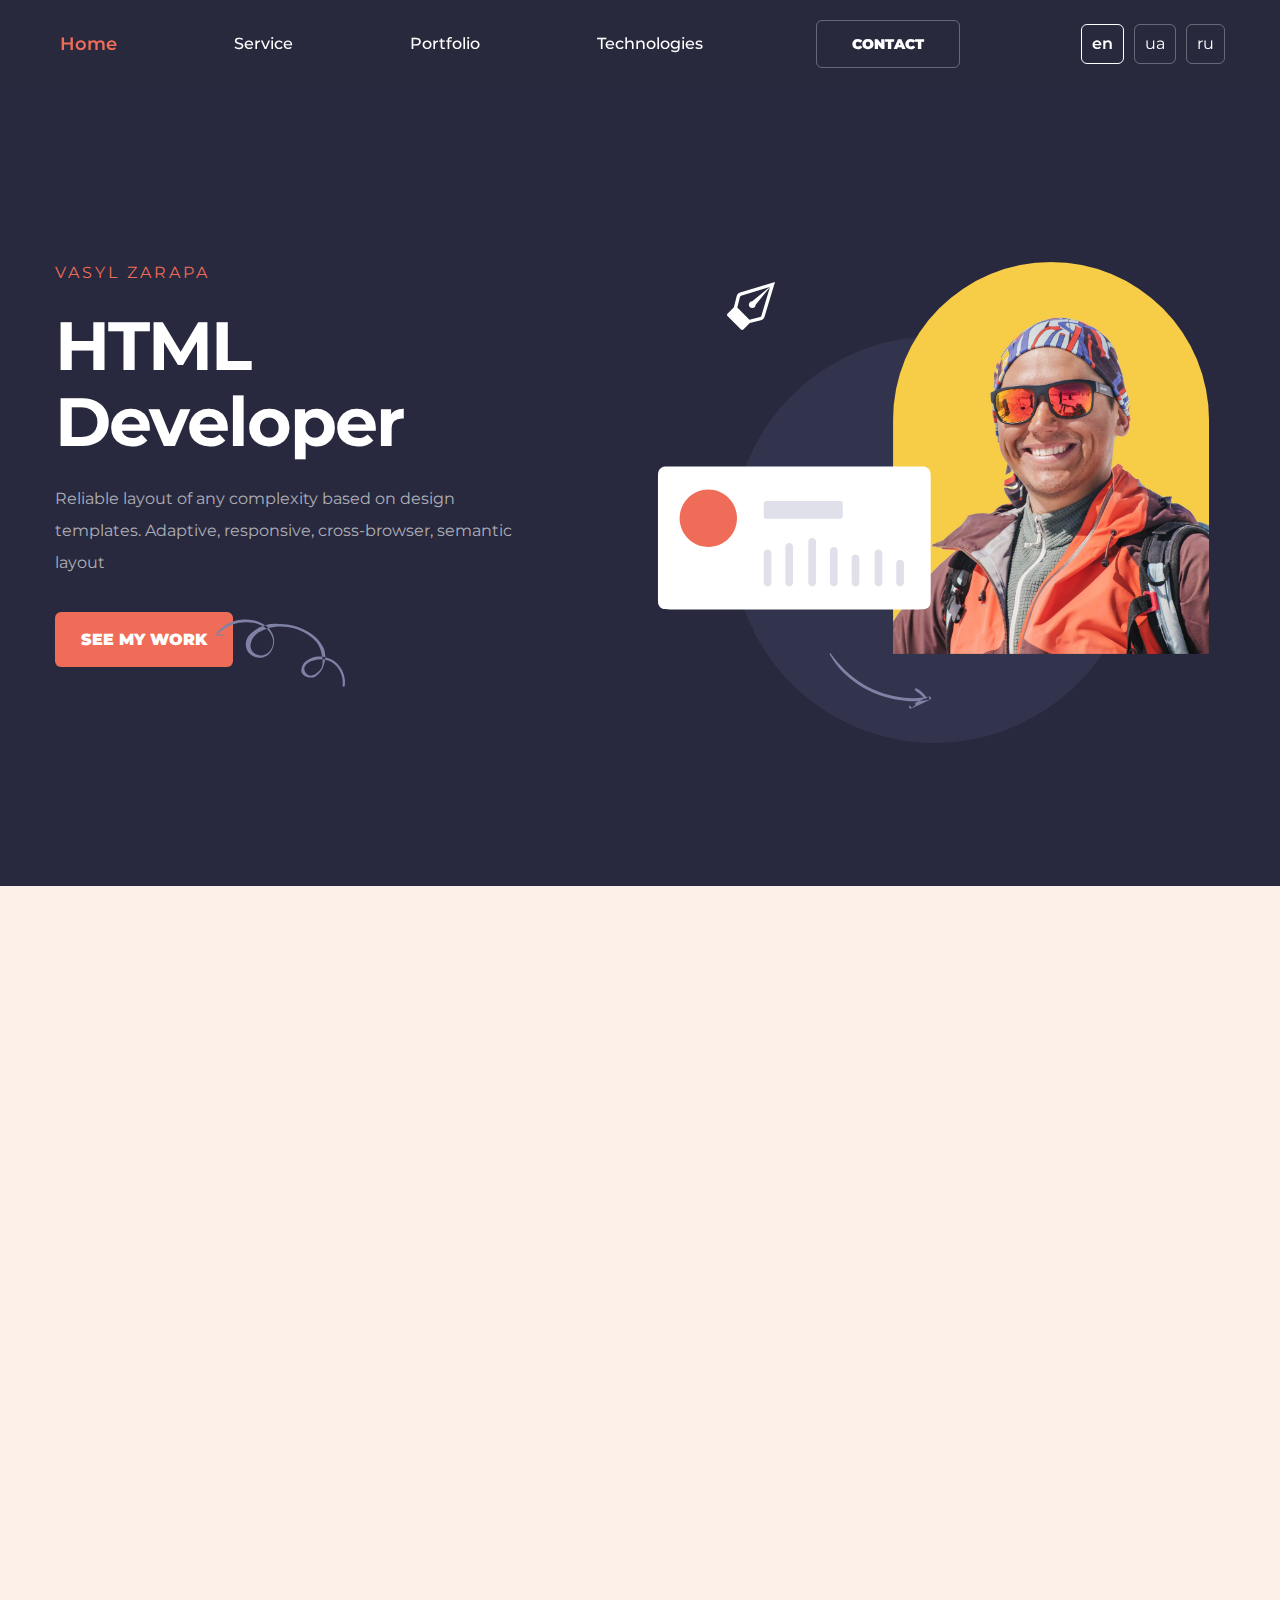
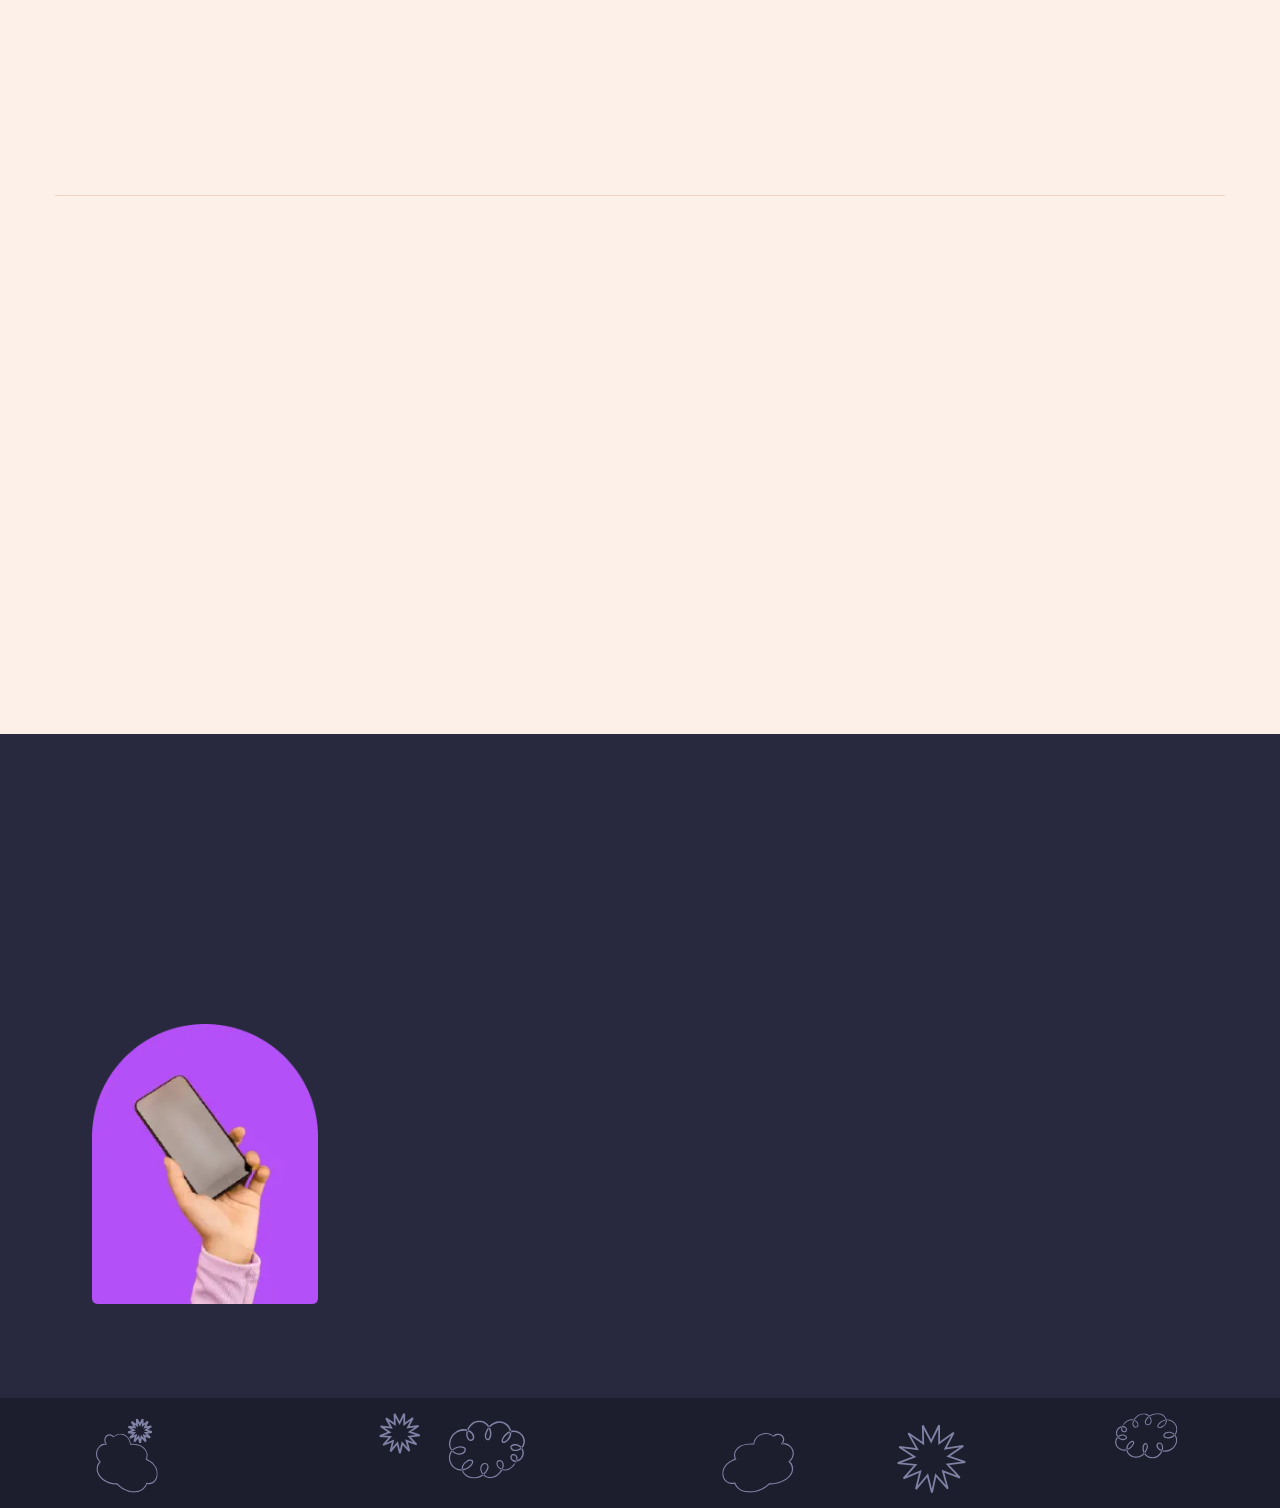
==== commit a808e520: "Add files via upload" ====
--- a/index.html
+++ b/index.html
@@ -6,7 +6,7 @@
   <meta name="viewport" content="width=device-width,initial-scale=1">
   <meta name="google" content="notranslate">
   <link rel="shortcut icon" href="favicon.ico" type="image/x-icon">
-  <link rel="stylesheet" href="css/style.min.css?_v=20230809185156">
+  <link rel="stylesheet" href="css/style.min.css?_v=20230809231538">
   <title>HTML Developer Portfolio | VslZrp</title>
 </head>
 
@@ -706,7 +706,7 @@
       </button>
       <div class="popup-contact popup__body">
         <div class="popup-contact__title">
-          <h2>Contact Me</h2>
+          <h2 class="lng-popupContactTitle">Contact Me</h2>
         </div>
         <ul class="popup-contact__list">
           <li class="popup-contact__item">
@@ -790,6 +790,6 @@
   </symbol>
 </svg>
 
-    <script src="js/app.min.js?_v=20230809185156"></script>
+    <script src="js/app.min.js?_v=20230809231538"></script>
   </body>
 </html>
--- a/css/style.min.css
+++ b/css/style.min.css
@@ -0,0 +1,3693 @@
+@charset "UTF-8";
+@import url("https://fonts.googleapis.com/css2?family=Montserrat:wght@400;500;600;700;800&display=swap");
+* {
+  padding: 0;
+  margin: 0;
+  border: 0;
+  box-sizing: border-box;
+  color: #391400;
+}
+:after,
+:before {
+  box-sizing: border-box;
+}
+:active,
+:focus,
+a:active,
+a:focus {
+  outline: 0;
+}
+aside,
+footer,
+header,
+nav {
+  display: block;
+}
+html {
+  scroll-behavior: smooth;
+}
+html.lock {
+  overflow: hidden;
+  touch-action: none;
+}
+body,
+html {
+  width: 100%;
+  height: 100%;
+  font-size: 16px;
+  font-family: Montserrat, sans-serif;
+  font-weight: 400;
+  line-height: normal;
+}
+button,
+input,
+textarea {
+  font-family: inherit;
+}
+input::-ms-clear {
+  display: none;
+}
+a,
+button {
+  -webkit-user-select: none;
+  -moz-user-select: none;
+  user-select: none;
+}
+button {
+  cursor: pointer;
+}
+button::-moz-focus-inner {
+  padding: 0;
+  border: 0;
+}
+a {
+  -webkit-text-decoration: none;
+  text-decoration: none;
+}
+a:visited {
+  -webkit-text-decoration: none;
+  text-decoration: none;
+}
+a:hover {
+  -webkit-text-decoration: none;
+  text-decoration: none;
+}
+li,
+ul {
+  list-style: none;
+}
+img {
+  vertical-align: top;
+}
+h1,
+h2,
+h3,
+h4,
+h5,
+h6 {
+  font-size: inherit;
+  font-weight: 400;
+}
+sup {
+  color: inherit;
+}
+.translated-ltr font {
+  color: inherit;
+}
+* {
+  scrollbar-width: 0.5rem;
+  scrollbar-color: #391400 #d6d6d6;
+}
+::-webkit-scrollbar {
+  width: 0.5rem;
+  background-color: #fff;
+}
+::-webkit-scrollbar-track {
+  box-shadow: inset 0 0 0.375rem rgba(0, 0, 0, 0.2);
+  border-radius: 0.25rem;
+  background: #eee;
+}
+::-webkit-scrollbar-thumb {
+  border-radius: 0.25rem;
+  border: 0 none #fff;
+  background-color: #6c2600;
+  -webkit-transition: all 280ms ease-in-out;
+  transition: all 280ms ease-in-out;
+}
+::-webkit-scrollbar-thumb:hover {
+  background-color: #391400;
+}
+@keyframes show-header {
+  0% {
+    top: -100%;
+  }
+  100% {
+    top: 0;
+  }
+}
+@keyframes fade-up-big {
+  0% {
+    transform: translateY(1rem);
+    opacity: 0;
+  }
+  100% {
+    transform: translateY(0);
+    opacity: 1;
+  }
+}
+@keyframes rotation {
+  from {
+    transform: rotate(0);
+  }
+  to {
+    transform: rotate(359deg);
+  }
+}
+[class*="__container"] {
+  max-width: 76rem;
+  margin: 0 auto;
+  padding: 0 1.4375rem;
+}
+[class*="-ibg"] {
+  position: relative;
+}
+[class*="-ibg"] img {
+  position: absolute;
+  width: 100%;
+  height: 100%;
+  top: 0;
+  left: 0;
+  -o-object-fit: cover;
+  object-fit: cover;
+}
+[class*="-ibg_contain"] img {
+  -o-object-fit: contain;
+  object-fit: contain;
+}
+.wrapper {
+  display: flex;
+  flex-direction: column;
+  min-height: 100%;
+  overflow: hidden;
+}
+.page {
+  position: relative;
+  flex: 1 1 auto;
+}
+h1 {
+  color: #fff;
+  color: var(--text-light, #fff);
+  font-weight: 700;
+  line-height: 111.111111%;
+  letter-spacing: -0.125rem;
+}
+h2 {
+  font-weight: 700;
+  line-height: 114.285714%;
+  letter-spacing: -0.0625rem;
+}
+h5 {
+  color: #ef6d58;
+  color: var(--text-dark-accent, #ef6d58);
+  line-height: 200%;
+  letter-spacing: 0.1875rem;
+  text-transform: uppercase;
+}
+.header {
+  position: fixed;
+  z-index: 50;
+  top: 0;
+  left: 0;
+  width: 100%;
+  background: rgba(40, 41, 62, 0.9411764706);
+}
+.header__container {
+  width: 100%;
+  display: flex;
+  align-items: center;
+  justify-content: space-between;
+  gap: 0.9375rem;
+  padding: 0.75rem 1.4375rem;
+  transition: 0.4s;
+}
+.header__burger {
+  flex: 0 1 5.9375rem;
+  display: none;
+}
+.header__link-wrapper {
+  opacity: 0;
+  scale: 0;
+  transition: 0.3s;
+  margin: 0 -0.3125rem;
+}
+.header__link-wrapper._active {
+  opacity: 1;
+  scale: 1;
+}
+.header__link {
+  position: relative;
+  padding: 0.3125rem;
+  color: #fff;
+  color: var(--text-light, #fff);
+  font-weight: 500;
+  transition: 0.3s;
+  font-weight: 600;
+  display: inline-block;
+  font-size: 1.125rem;
+}
+.header__link::after {
+  content: "";
+  position: absolute;
+  transform: scale(0, 1);
+  opacity: 0;
+  bottom: 0.3125rem;
+  left: 0.3125rem;
+  width: calc(100% - 0.625rem);
+  height: 0.0625rem;
+  background: #fff;
+  transition: 0.3s;
+}
+.pc .header__link:hover::after {
+  transform: scale(1);
+  opacity: 1;
+}
+.header__contact-wrapper {
+  opacity: 0;
+  scale: 0;
+  transition: all 0.3s ease 0.2s;
+}
+.header__contact-wrapper._active {
+  opacity: 1;
+  scale: 1;
+}
+.header__contact {
+  display: inline-block;
+  color: #fff;
+  color: var(--text-light, #fff);
+  line-height: 200%;
+  border-radius: 0.375rem;
+  border: 0.0625rem solid #fff;
+  padding: 0.3125rem 1.5rem;
+  font-size: 0.875rem;
+  font-weight: 900;
+  text-transform: uppercase;
+  visibility: visible;
+  transition: all 0.3s ease 0.4s;
+  opacity: 0;
+  transform: scale(0);
+}
+.header__contact._active {
+  transform: scale(1);
+  opacity: 1;
+}
+.menu-open .header__contact._active {
+  visibility: hidden;
+  opacity: 0;
+}
+.header__language {
+  display: flex;
+  gap: 0.625rem;
+  flex: 0 1 5.9375rem;
+}
+.header__language-item {
+  opacity: 0;
+  transform: scale(0);
+  transition: 0.3s;
+}
+.header__language-item._active {
+  transform: scale(1);
+  opacity: 1;
+}
+.header__language-item._active:nth-child(1) {
+  transition-delay: 0.1s;
+}
+.header__language-item._active:nth-child(2) {
+  transition-delay: 0.3s;
+}
+.header__language-item._active:nth-child(3) {
+  transition-delay: 0.2s;
+}
+.header__button {
+  border-radius: 0.375rem;
+  background: 0 0;
+}
+.header__button span {
+  color: #fff;
+  text-align: center;
+  font-family: Montserrat;
+  font-size: 1rem;
+  font-style: normal;
+  font-weight: 400;
+  line-height: 200%;
+}
+.header__button._activeLanguage {
+  padding: 0 0.4375rem;
+  border: 0.0625rem solid rgba(255, 255, 255, 0.3);
+}
+.header__button._activeLanguage span {
+  font-weight: 600;
+}
+.portfolio .menu {
+  max-width: calc(50% + 4.5rem);
+}
+.menu__list {
+  display: flex;
+  align-items: center;
+}
+.menu__item {
+  transition: 0.3s;
+}
+.menu__link {
+  position: relative;
+  padding: 0.3125rem;
+  color: #fff;
+  color: var(--text-light, #fff);
+  line-height: 200%;
+  font-weight: 500;
+  transition: 0.3s;
+}
+.menu__link::after {
+  content: "";
+  position: absolute;
+  transform: scale(0, 1);
+  opacity: 0;
+  bottom: 0.3125rem;
+  left: 0.3125rem;
+  width: calc(100% - 0.625rem);
+  height: 0.0625rem;
+  background: #fff;
+  transition: 0.3s;
+}
+.pc .menu__link:hover::after {
+  transform: scale(1);
+  opacity: 1;
+}
+.icon-menu {
+  position: relative;
+  height: 1.25rem;
+  width: 1.875rem;
+  cursor: pointer;
+  z-index: 5;
+  background: 0 0;
+  opacity: 0;
+  transition: all 0.3s ease 0.2s;
+  transform: scale(0);
+}
+.icon-menu._active {
+  transform: scale(1);
+  opacity: 1;
+}
+.icon-menu span,
+.icon-menu::after,
+.icon-menu::before {
+  content: "";
+  transition: all 0.4s ease 0s;
+  left: 0;
+  position: absolute;
+  width: 100%;
+  height: 0.125rem;
+  background-color: #fff;
+}
+.icon-menu::before {
+  top: 0;
+}
+.icon-menu::after {
+  bottom: 0;
+}
+.icon-menu span {
+  top: calc(50% - 0.0625rem);
+  opacity: 1;
+  visibility: visible;
+}
+.menu-open .icon-menu span {
+  left: 200%;
+  rotate: 360deg;
+  opacity: 0;
+  visibility: hidden;
+}
+.menu-open .icon-menu::before {
+  top: calc(50% - 0.0625rem);
+  transform: rotate(-45deg);
+}
+.menu-open .icon-menu::after {
+  bottom: calc(50% - 0.0625rem);
+  transform: rotate(45deg);
+}
+.popup {
+  position: fixed;
+  top: 0;
+  right: 0;
+  bottom: 0;
+  left: 0;
+  width: 100%;
+  height: 100%;
+  opacity: 0;
+  overflow-y: auto;
+  overflow-x: hidden;
+  pointer-events: none;
+  background-color: rgba(0, 0, 0, 0.5);
+  z-index: 2000;
+  transition: opacity 0.4s ease-in-out;
+}
+.popup.is-open {
+  opacity: 1;
+  pointer-events: auto;
+}
+.popup.is-open .popup__content {
+  transform: translateY(0) rotate(0) scale(1);
+}
+.popup__wrapper {
+  display: flex;
+  align-items: center;
+  min-height: 100%;
+}
+.popup__content {
+  position: relative;
+  width: 100%;
+  margin: 0 auto;
+  overflow-y: auto;
+  overflow-x: hidden;
+  padding-top: 3.125rem;
+  padding-bottom: 3.75rem;
+  background: #28293e;
+  transform: translate(0, -50vh) rotate(360deg) scale(0);
+  transition: 0.4s;
+}
+.popup__close {
+  position: absolute;
+  top: -2.1875rem;
+  right: -2.1875rem;
+  width: 2.1875rem;
+  height: 2.1875rem;
+  display: flex;
+  justify-content: center;
+  align-items: center;
+  background: 0 0;
+  fill: #fdf0e9;
+  transition: 0.6s;
+}
+.is-open .popup__close {
+  top: 1.25rem;
+  right: 1.25rem;
+  rotate: 540deg;
+  transition-delay: 0.4s;
+}
+.popup__close svg {
+  width: 100%;
+  height: 100%;
+  border-radius: 50%;
+  transition: 0.3s;
+  overflow: hidden;
+}
+.pc .popup__close svg:hover {
+  fill: #ef6d58;
+}
+.popup-contact__title {
+  transform: scale(0);
+  opacity: 0;
+  transition: 0.3s;
+  transition-delay: 0.2s;
+}
+.is-open .popup-contact__title {
+  transform: scale(1);
+  opacity: 1;
+  transition-delay: 0.4s;
+}
+.popup-contact__title:not(:last-child) {
+  margin-bottom: 2.5rem;
+}
+.popup-contact__title h2 {
+  color: #fff;
+}
+.popup-contact__list {
+  display: flex;
+  flex-direction: column;
+  gap: 1.875rem;
+  padding: 0 0.3125rem;
+}
+.popup-contact__item {
+  display: flex;
+  align-items: center;
+  transform: scale(0);
+  opacity: 0;
+  transition: 0.3s;
+}
+.is-open .popup-contact__item {
+  transform: scale(1);
+  opacity: 1;
+}
+.is-open .popup-contact__item:nth-child(1) {
+  transition-delay: 0.4s;
+}
+.is-open .popup-contact__item:nth-child(2) {
+  transition-delay: 0.7s;
+}
+.popup-contact__item a {
+  transition: 0.3s;
+}
+.pc .popup-contact__item a:hover {
+  color: #ef6d58;
+}
+.popup-contact__icon {
+  position: relative;
+}
+.popup-contact__icon img {
+  position: relative;
+  z-index: 2;
+}
+.popup-contact__icon::before {
+  content: "";
+  position: absolute;
+  top: 50%;
+  left: 50%;
+  width: 3rem;
+  height: 3rem;
+  background: #ef6d58;
+  border-radius: 50%;
+  transform: translate(-50%, -50%);
+}
+.popup-contact__link {
+  color: #fff;
+  color: var(--text-light, #fff);
+  font-size: 1.25rem;
+  line-height: 160%;
+}
+.popup-contact_row {
+  transform: scale(1);
+  opacity: 1;
+  gap: 2.8125rem;
+}
+.popup-contact__row-item {
+  flex: 0 1 50%;
+  display: flex;
+  align-items: center;
+  transform: scale(0);
+  opacity: 0;
+  transition: 0.3s;
+}
+.is-open .popup-contact__row-item {
+  transform: scale(1);
+  opacity: 1;
+}
+.popup-contact__row-item:nth-child(1) {
+  transition-delay: 0.5s;
+}
+.popup-contact__row-item:nth-child(2) {
+  transition-delay: 0.6s;
+}
+.popup-contact_telegram {
+  transition-delay: 0.8s !important;
+}
+.popup-contact_telegram .popup-contact__icon {
+  margin: -0.75rem;
+}
+.popup-contact_telegram .popup-contact__icon::before {
+  background: #fff;
+  width: 2.5rem;
+  height: 2.5rem;
+}
+.popup-contact_whatsapp {
+  transition-delay: 0.55s !important;
+}
+.popup-contact_whatsapp .popup-contact__icon {
+  margin: -0.375rem;
+}
+.tabs {
+  display: flex;
+  flex-direction: column;
+  gap: 0.625rem;
+}
+.tabs__nav {
+  display: flex;
+  align-items: center;
+  gap: 0.625rem;
+}
+.tabs__trigger {
+  padding: 0.625rem;
+  transition: 0.2s ease-in-out;
+}
+.tabs__trigger.active {
+  background-color: #ff4040;
+  color: #fff;
+}
+.tabs__panel {
+  animation: fade-up-big 0.4s forwards;
+  display: none;
+}
+.tabs__panel.active {
+  display: block;
+}
+.accordion__item {
+  background-color: #fff;
+  border: 1px solid rgba(0, 0, 0, 0.12);
+  transition: 0.3s ease-in-out;
+}
+.accordion__item:not(:first-of-type) {
+  border-top: 0;
+}
+.accordion__item:first-of-type {
+  border-top-left-radius: 0.25rem;
+  border-top-right-radius: 0.25rem;
+}
+.accordion__item:last-of-type {
+  border-bottom-right-radius: 0.25rem;
+  border-bottom-left-radius: 0.25rem;
+}
+.accordion__item.open .accordion__header {
+  background-color: #e7f1ff;
+  color: #ff4040;
+}
+.accordion__item.open .accordion__header:after {
+  transform: rotate(0);
+}
+.accordion__item.open .accordion__content {
+  height: -moz-max-content;
+  height: max-content;
+  padding: 2.25rem 0.5rem;
+}
+.accordion__header {
+  position: relative;
+  display: flex;
+  align-items: center;
+  justify-content: space-between;
+  cursor: pointer;
+  padding: 0.5rem;
+  transition: background 0.3s ease-in-out;
+}
+.accordion__header:hover {
+  background: rgba(255, 255, 255, 0.02);
+}
+.accordion__header:active {
+  background: rgba(255, 255, 255, 0.05);
+}
+.accordion__header::after {
+  content: "";
+  position: static;
+  transform: rotate(180deg);
+  width: 1.5rem;
+  height: 1.5rem;
+  background-image: url("data:image/svg+xml,%3csvg xmlns='http://www.w3.org/2000/svg' viewBox='0 0 16 16' fill='%230c63e4'%3e%3cpath fill-rule='evenodd' d='M1.646 4.646a.5.5 0 0 1 .708 0L8 10.293l5.646-5.647a.5.5 0 0 1 .708.708l-6 6a.5.5 0 0 1-.708 0l-6-6a.5.5 0 0 1 0-.708z'/%3e%3c/svg%3e");
+  background-size: cover;
+  background-repeat: no-repeat;
+  background-position: center;
+  transition: transform 0.6s ease-in-out;
+}
+.accordion__content {
+  height: 0;
+  overflow: hidden;
+  padding: 0 0.5rem;
+  transition: all 0.3s ease-in-out;
+}
+.main {
+  background: #28293e;
+}
+.main__container {
+  display: flex;
+  flex-direction: column-reverse;
+  padding: 6rem 1.4375rem 3rem 1.4375rem;
+}
+.text-block-main {
+  position: relative;
+}
+.text-block-main__name {
+  width: -moz-fit-content;
+  width: fit-content;
+  transform: scale(0);
+  opacity: 0;
+  transition: 0.3s;
+  transition-delay: 0.1s;
+}
+._active .text-block-main__name {
+  transform: scale(1);
+  opacity: 1;
+}
+.text-block-main__title {
+  transform: scale(0);
+  opacity: 0;
+  transition: 0.3s;
+  transition-delay: 0.3s;
+}
+._active .text-block-main__title {
+  transform: scale(1);
+  opacity: 1;
+}
+.text-block-main__text {
+  transform: scale(0);
+  opacity: 0;
+  transition: 0.3s;
+  transition-delay: 0.5s;
+}
+.text-block-main__text p {
+  color: rgba(255, 255, 255, 0.64);
+  color: var(--text-light-gray, rgba(255, 255, 255, 0.64));
+  line-height: 200%;
+}
+._active .text-block-main__text {
+  transform: scale(1);
+  opacity: 1;
+}
+.text-block-main__action {
+  position: relative;
+  transition: 0.6s;
+  transform: rotate(720deg) scale(0);
+  opacity: 0;
+  transition-delay: 0.6s;
+  width: -moz-fit-content;
+  width: fit-content;
+}
+._active .text-block-main__action {
+  transform: rotate(0) scale(1);
+  opacity: 1;
+}
+.text-block-main__link {
+  border-radius: 0.375rem;
+  background: #ef6d58;
+  padding: 1.125rem 1.625rem;
+  display: inline-block;
+  min-height: 3rem;
+  transition: 0.3s;
+}
+.text-block-main__link span {
+  color: #fff;
+  text-align: center;
+  font-size: 1rem;
+  font-weight: 900;
+  line-height: normal;
+  text-transform: uppercase;
+  white-space: nowrap;
+}
+.pc .text-block-main__link:hover {
+  background: #ec4d34;
+}
+.text-block-main__spring-wrapper {
+  position: absolute;
+  bottom: -2.5rem;
+  left: 10rem;
+  scale: 0;
+  transition: 0.2s;
+  transition-delay: 1.9s;
+}
+._active .text-block-main__spring-wrapper {
+  scale: 1;
+}
+.text-block-main__spring {
+  fill: #8082a5;
+  width: 8.125rem;
+  height: 6.25rem;
+  scale: -1 1;
+}
+.images-main img {
+  max-width: 100%;
+  max-height: 100%;
+  -o-object-fit: cover;
+  object-fit: cover;
+}
+.images-main__body {
+  position: relative;
+  max-width: 34.5rem;
+  aspect-ratio: 552/532;
+  margin: 0 auto;
+}
+.images-main__photo {
+  position: absolute;
+  right: 0;
+  bottom: 16.917293%;
+  max-width: 19.75rem;
+  border-radius: 19.6875rem 19.6875rem 0 0;
+  width: 57.246377%;
+  height: 73.684211%;
+  overflow: hidden;
+  z-index: 2;
+  transform: scale(0);
+  opacity: 0;
+  transition: 0.5s;
+  transition-delay: 0.3s;
+}
+.images-main__photo img {
+  max-width: 105%;
+  width: 120%;
+}
+._active .images-main__photo {
+  transform: scale(1);
+  opacity: 1;
+}
+.images-main__circle {
+  position: absolute;
+  bottom: 0;
+  right: 12.681159%;
+  width: 73.913043%;
+  height: 76.691729%;
+  transform: scale(0);
+  opacity: 0;
+  transition: 0.3s;
+}
+._active .images-main__circle {
+  transform: scale(1);
+  opacity: 1;
+}
+.images-main__arrow {
+  position: absolute;
+  z-index: 1;
+  bottom: 6.578947%;
+  left: 31.15942%;
+  width: 19.927536%;
+  height: 10.526316%;
+  transform: rotate(90deg);
+  opacity: 0;
+  transition: 0.3s;
+  transition-delay: 0.7s;
+  transform-origin: right -200%;
+}
+._active .images-main__arrow {
+  transform: rotate(0);
+  opacity: 1;
+}
+.images-main__star {
+  position: absolute;
+  top: 0;
+  left: 0;
+  width: 34.23913%;
+  height: 35.526316%;
+  z-index: 2;
+  transform: translate(100%, 100%) scale(0.5);
+  opacity: 0;
+}
+._active .images-main__star {
+  animation: starOnSpring 0.4s ease-out 1s 1 normal forwards;
+}
+@keyframes starOnSpring {
+  0% {
+    transform: translate(100%, 100%) scale(0.5);
+    opacity: 0;
+  }
+  33% {
+    transform: translate(-20%, -20%) scale(1);
+    opacity: 1;
+  }
+  60% {
+    transform: translate(10%, 10%) scale(1);
+    opacity: 1;
+  }
+  100% {
+    transform: translate(0) scale(1);
+    opacity: 1;
+  }
+}
+.images-main__pen {
+  position: absolute;
+  top: 13.25188%;
+  left: 12.771739%;
+  width: 8.695652%;
+  height: 9.022556%;
+  z-index: 3;
+  transform: scale(0) rotate(360deg) translate(200%, 200%);
+  opacity: 0;
+  transition: 0.3s;
+  transition-delay: 1.1s;
+  transform-origin: bottom right;
+}
+._active .images-main__pen {
+  transform: scale(1) rotate(0) translate(0);
+  opacity: 1;
+}
+.images-main__zigzag {
+  position: absolute;
+  z-index: 1;
+  left: 21.557971%;
+  top: 20.864662%;
+  width: 21.73913%;
+  height: 28.195489%;
+  transform: scale(0);
+  transform-origin: bottom right;
+}
+._active .images-main__zigzag {
+  animation: springDiag 0.4s ease-out 1s 1 normal forwards;
+}
+@keyframes springDiag {
+  0% {
+    transform: scale(0, 0);
+  }
+  33% {
+    transform: scale(1.3, 1.3);
+  }
+  60% {
+    transform: scale(0.85, 0.85);
+  }
+  100% {
+    transform: scale(1);
+  }
+}
+.images-main__block {
+  position: absolute;
+  left: 0;
+  bottom: 25.18797%;
+  width: 49.818841%;
+  height: 27.067669%;
+  z-index: 3;
+  transform: rotate(360deg) translate(100%, 0) scale(0);
+  opacity: 0;
+  transition: 0.5s;
+  transition-delay: 0.15s;
+  transform-origin: right top;
+}
+._active .images-main__block {
+  opacity: 1;
+  transform: rotate(0) translate(0) scale(1);
+}
+.services {
+  background: #fdf0e9;
+  padding-bottom: 4.6875rem;
+}
+.services__container {
+  position: relative;
+}
+.title-block-services {
+  max-width: 61.25rem;
+  margin: 0 auto;
+  text-align: center;
+}
+.title-block-services__sub-title {
+  transform: scale(0);
+  opacity: 0;
+  transition: 0.3s;
+}
+._active .title-block-services__sub-title {
+  transform: scale(1);
+  opacity: 1;
+}
+.title-block-services__title {
+  transform: scale(0);
+  opacity: 0;
+  transition: 0.3s;
+  transition-delay: 0.2s;
+}
+._active .title-block-services__title {
+  transform: scale(1);
+  opacity: 1;
+}
+.title-block-services__text {
+  transform: scale(0);
+  opacity: 0;
+  transition: 0.3s;
+  transition-delay: 0.4s;
+}
+._active .title-block-services__text {
+  transform: scale(1);
+  opacity: 1;
+}
+.title-block-services__text p {
+  color: rgba(57, 20, 0, 0.64);
+  color: var(--text-dark-gray, rgba(57, 20, 0, 0.64));
+  line-height: 200%;
+}
+.advantages__item {
+  transform: translate(-30%, 0);
+  opacity: 0;
+  transition: 0.5s;
+}
+._active .advantages__item {
+  transform: translate(0);
+  opacity: 1;
+}
+.advantages__item:nth-child(1) {
+  transition-delay: 0.1s;
+}
+.advantages__item:nth-child(2) {
+  transition-delay: 0.2s;
+}
+.advantages__item:nth-child(3) {
+  transition-delay: 0.3s;
+}
+.advantages__item:nth-child(4) {
+  transition-delay: 0.4s;
+}
+.advantages__item:nth-child(5) {
+  transition-delay: 0.5s;
+}
+.advantages__item:nth-child(6) {
+  transition-delay: 0.6s;
+}
+.advantages__item:nth-child(7) {
+  transition-delay: 0.7s;
+}
+.advantages__spoiler {
+  margin-top: -0.0625rem;
+  display: flex;
+  align-items: center;
+  gap: 0.9375rem;
+  border-top: 0.0625rem solid #f3d1bf;
+  border-bottom: 0.0625rem solid #f3d1bf;
+  padding: 0.9375rem 0;
+  cursor: pointer;
+  transition: 0.3s;
+}
+.advantages__icon {
+  display: none;
+}
+.advantages__title span {
+  font-size: 1.5rem;
+  font-weight: 600;
+  line-height: 114.285714%;
+  letter-spacing: -0.0625rem;
+}
+.advantages__arrow {
+  flex: 1 1 auto;
+  text-align: right;
+}
+.advantages__arrow img {
+  -webkit-user-select: none;
+  -moz-user-select: none;
+  user-select: none;
+  transition: 0.3s;
+}
+._activeSpoiler .advantages__arrow img {
+  rotate: 180deg;
+}
+.advantages__content {
+  height: 0;
+  overflow: hidden;
+  transition: 0.3s;
+}
+.advantages__content-body {
+  padding: 0.9375rem 0.9375rem 1.25rem 0.9375rem;
+}
+.advantages__content-body p {
+  color: rgba(57, 20, 0, 0.64);
+  color: var(--text-dark-gray, rgba(57, 20, 0, 0.64));
+  line-height: 200%;
+}
+.bg-services {
+  display: none;
+}
+.bg-services__stars {
+  fill: #e7c4b2;
+  stroke: #fdf0e9;
+  stroke-width: 0.0625rem;
+}
+.work {
+  background: #28293e;
+  padding-bottom: 4.6875rem;
+}
+.work__container {
+  position: relative;
+}
+.title-block-work__sub-title {
+  transform: scale(0);
+  opacity: 0;
+  transition: 0.3s;
+}
+._active .title-block-work__sub-title {
+  transform: scale(1);
+  opacity: 1;
+}
+.title-block-work__row {
+  display: flex;
+  gap: 1.875rem;
+  flex-direction: column;
+}
+.title-block-work__title {
+  transform: scale(0);
+  opacity: 0;
+  transition: 0.3s;
+  transition-delay: 0.2s;
+}
+._active .title-block-work__title {
+  transform: scale(1);
+  opacity: 1;
+}
+.title-block-work__title h2 {
+  color: #fff;
+}
+.title-block-work__action {
+  width: -moz-fit-content;
+  width: fit-content;
+  transition: 0.6s;
+  transform: rotate(720deg) scale(0);
+  opacity: 0;
+  transition-delay: 0.4s;
+}
+._active .title-block-work__action {
+  transform: rotate(0) scale(1);
+  opacity: 1;
+}
+.title-block-work__link {
+  display: inline-block;
+  padding: 1.125rem 2rem;
+  border-radius: 0.375rem;
+  min-height: 3rem;
+  background: #ef6d58;
+  width: -moz-fit-content;
+  width: fit-content;
+  transition: 0.3s;
+}
+.title-block-work__link span {
+  color: #fff;
+  text-align: center;
+  font-size: 1rem;
+  font-weight: 900;
+  line-height: normal;
+  text-transform: uppercase;
+  white-space: nowrap;
+}
+.pc .title-block-work__link:hover {
+  background: #ec4d34;
+}
+.title-block-work__spring-wrapper {
+  position: absolute;
+  top: -1.25rem;
+  right: -6.25rem;
+  transform: scale(0);
+  transition: 0.25s;
+  transition-delay: 1.1s;
+  transform-origin: right top;
+}
+._active .title-block-work__spring-wrapper {
+  transform: scale(1);
+}
+.title-block-work__spring {
+  width: 7.5rem;
+  height: 5rem;
+  rotate: 180deg;
+  fill: #8082a5;
+}
+.content-work {
+  position: relative;
+  max-width: 90rem;
+  margin: 0 auto;
+  display: grid;
+  grid-template-columns: repeat(auto-fit, minmax(23.4375rem, auto));
+  padding: 0.0625rem 0.0625rem 0 0;
+}
+.content-work__item {
+  border: 0.0625rem solid #3a3c56;
+  position: relative;
+  transition: 0.6s;
+  margin: -0.0625rem -0.0625rem 0 0;
+  opacity: 0;
+}
+.content-work__item._active {
+  opacity: 1;
+}
+.content-work__item:nth-child(1) {
+  transition-delay: 0.1s;
+}
+.content-work__item:nth-child(2) {
+  transition-delay: 0.3s;
+}
+.content-work__item:nth-child(3) {
+  transition-delay: 0.5s;
+}
+.content-work__item:nth-child(4) {
+  transition-delay: 0.1s;
+}
+.content-work__item:nth-child(5) {
+  transition-delay: 0.3s;
+}
+.content-work__item:nth-child(6) {
+  transition-delay: 0.5s;
+}
+.content-work__card {
+  padding: 1rem 1.125rem;
+  max-height: 43.75rem;
+  width: 100%;
+  aspect-ratio: 482/608;
+  transition: 0.6s;
+}
+.content-work__card:hover {
+  padding: 0;
+}
+.content-work__card:hover .content-work__image {
+  opacity: 0.3;
+}
+.content-work__card:hover .content-work__label,
+.content-work__card:hover .content-work__link,
+.content-work__card:hover .content-work__name {
+  opacity: 1;
+  visibility: visible;
+  scale: 1;
+}
+.content-work__image {
+  overflow: hidden;
+  transition: 0.4s;
+  max-height: 100%;
+}
+.content-work__image img {
+  max-width: 100%;
+  height: 100%;
+  -o-object-fit: cover;
+  object-fit: cover;
+}
+.content-work__label {
+  position: absolute;
+  z-index: 1;
+  bottom: 50%;
+  left: 50%;
+  opacity: 0;
+  visibility: hidden;
+  transition: 0.3s;
+  transform: translate(-50%, -2.5rem);
+  border-radius: 1.1875rem;
+  background: #fff;
+  padding: 0.25rem 1rem 0.125rem 1rem;
+  min-height: 2.25rem;
+  scale: 0;
+}
+.content-work__label span {
+  line-height: 200%;
+  font-size: 0.875rem;
+}
+.content-work__name {
+  position: absolute;
+  z-index: 1;
+  top: 50%;
+  left: 50%;
+  opacity: 0;
+  visibility: hidden;
+  transition: 0.3s;
+  transition-delay: 0.1s;
+  transform: translate(-50%, -50%);
+  scale: 0;
+}
+.content-work__name span {
+  color: #fff;
+  color: var(--text-light, #fff);
+  font-size: 2.5rem;
+  font-weight: 700;
+  line-height: 120%;
+  white-space: nowrap;
+}
+.content-work__link {
+  position: absolute;
+  z-index: 1;
+  top: 50%;
+  left: 50%;
+  opacity: 0;
+  visibility: hidden;
+  transition: 0.3s;
+  transition-delay: 0.2s;
+  transform: translate(-50%, 3rem);
+  display: flex;
+  align-items: center;
+  justify-content: center;
+  border: 0.125rem solid #fff;
+  padding: 1rem 2.5rem;
+  border-radius: 0.375rem;
+  scale: 0;
+}
+.content-work__link span {
+  color: #fff;
+  color: var(--text-light, #fff);
+  font-size: 1rem;
+  line-height: 120%;
+  text-transform: uppercase;
+  white-space: nowrap;
+  font-weight: 700;
+}
+.pc .content-work__link:hover {
+  background: #ef6d58;
+}
+.touch .content-work__link {
+  background: #ef6d58;
+}
+.content-work__sun-wrapper {
+  display: none;
+}
+.content-work__sun {
+  fill: #e7c4b2;
+  stroke: #fdf0e9;
+  stroke-width: 0.25rem;
+}
+.skills {
+  background: #fdf0e9;
+}
+.title-block-skills {
+  text-align: center;
+  border-bottom: 0.0625rem solid #f3d1bf;
+}
+.title-block-skills__sub-title {
+  transform: scale(0);
+  opacity: 0;
+  transition: 0.3s;
+}
+._active .title-block-skills__sub-title {
+  transform: scale(1);
+  opacity: 1;
+}
+.title-block-skills__title {
+  transform: scale(0);
+  opacity: 0;
+  transition: 0.3s;
+  transition-delay: 0.2s;
+}
+._active .title-block-skills__title {
+  transform: scale(1);
+  opacity: 1;
+}
+.title-block-skills__text {
+  transform: scale(0);
+  opacity: 0;
+  transition: 0.3s;
+  transition-delay: 0.4s;
+}
+._active .title-block-skills__text {
+  transform: scale(1);
+  opacity: 1;
+}
+.title-block-skills__text p {
+  color: rgba(57, 20, 0, 0.64);
+  color: var(--text-dark-gray, rgba(57, 20, 0, 0.64));
+  line-height: 200%;
+}
+.content-skills {
+  position: relative;
+  max-width: 90rem;
+  margin: 0 auto;
+  padding: 1.875rem 0.3125rem 0 0.3125rem;
+  display: grid;
+  grid-template-columns: repeat(auto-fit, minmax(11.25rem, auto));
+  grid-gap: 0.3125rem;
+  gap: 0.3125rem;
+  justify-items: center;
+}
+.content-skills__image {
+  position: relative;
+  padding: 1rem;
+  width: 100%;
+  max-width: 12.5rem;
+  min-height: 9.375rem;
+  max-height: 12.5rem;
+  display: flex;
+  align-items: center;
+  justify-content: center;
+  transform: scale(0);
+  opacity: 0;
+  transition: 0.3s;
+  border-radius: 0.3125rem;
+  overflow: hidden;
+}
+.content-skills__image:nth-child(1) {
+  transition-delay: 0.1s;
+}
+.content-skills__image:nth-child(2) {
+  transition-delay: 0.4s;
+}
+.content-skills__image:nth-child(3) {
+  transition-delay: 0.3s;
+}
+.content-skills__image:nth-child(4) {
+  transition-delay: 0.5s;
+}
+.content-skills__image:nth-child(5) {
+  transition-delay: 0.2s;
+}
+.content-skills__image:nth-child(6) {
+  transition-delay: 0.25s;
+}
+.content-skills__image:nth-child(7) {
+  transition-delay: 0.55s;
+}
+.content-skills__image:nth-child(8) {
+  transition-delay: 0.15s;
+}
+.content-skills__image:nth-child(9) {
+  transition-delay: 0.45s;
+}
+.content-skills__image:nth-child(10) {
+  transition-delay: 0.35s;
+}
+._active .content-skills__image {
+  transform: scale(1);
+  opacity: 1;
+}
+.content-skills__image img {
+  width: 100%;
+  max-height: 100%;
+}
+.content-skills__image:hover .content-skills__description {
+  opacity: 1;
+  visibility: visible;
+  transform: scale(1);
+}
+.content-skills__image:hover .content-skills__description p {
+  opacity: 1;
+  transform: translate(0);
+}
+.content-skills__description {
+  display: flex;
+  flex-direction: column;
+  justify-content: space-evenly;
+  position: absolute;
+  top: 0;
+  left: 0;
+  height: 100%;
+  width: 100%;
+  padding: 0.875rem 0.625rem;
+  opacity: 0;
+  visibility: hidden;
+  background: rgba(40, 41, 62, 0.8862745098);
+  overflow: hidden;
+  transition: 0.3s;
+  transform: scale(0, 1);
+  transform-origin: left;
+}
+.content-skills__description p {
+  transform: translate(-100%, 0);
+  opacity: 0;
+  color: #fff;
+  font-size: 1rem;
+  transition: 0.3s;
+}
+.content-skills__description p:not(:last-child) {
+  margin-bottom: 0.4375rem;
+}
+.content-skills__description p span {
+  color: #fff;
+  font-size: inherit;
+  font-weight: 600;
+}
+.content-skills__description p:nth-child(1) {
+  transition-delay: 0.15s;
+}
+.content-skills__description p:nth-child(2) {
+  transition-delay: 0.3s;
+}
+.content-skills__stars-wrapper {
+  display: none;
+}
+.content-skills__stars {
+  rotate: 180deg;
+  fill: #e7c4b2;
+  stroke: #fdf0e9;
+  stroke-width: 0.09375rem;
+}
+.contacts {
+  background: #28293e;
+}
+.contacts__container {
+  display: flex;
+  flex-direction: column-reverse;
+}
+.images-contacts img {
+  max-width: 100%;
+  max-height: 100%;
+  -o-object-fit: cover;
+  object-fit: cover;
+}
+.images-contacts__body {
+  position: relative;
+  max-width: 36.25rem;
+  aspect-ratio: 580/570;
+  margin: 0 auto;
+}
+.images-contacts__photo {
+  position: absolute;
+  z-index: 4;
+  width: 36.37931%;
+  border-radius: 50%;
+  bottom: 0;
+  right: 12.931034%;
+  overflow: hidden;
+  transition: 0.5s;
+  opacity: 0;
+  transform: scale(0);
+}
+._active .images-contacts__photo {
+  transform: scale(1);
+  opacity: 1;
+  transition-delay: 0.2s;
+}
+.images-contacts__star {
+  position: absolute;
+  right: 0;
+  top: 13.157895%;
+  width: 25.517241%;
+  transition: 0.3s;
+  opacity: 0;
+  transform: scale(0);
+}
+._active .images-contacts__star {
+  transform: scale(1);
+  transition-delay: 0.1s;
+  opacity: 1;
+}
+.images-contacts__phone {
+  position: absolute;
+  z-index: 2;
+  top: 42.280702%;
+  left: 6.896552%;
+  width: 42.413793%;
+}
+._active .images-contacts__phone {
+  animation: phoneOnSpring 0.4s ease-out 1s 1 normal forwards;
+}
+@keyframes phoneOnSpring {
+  0% {
+    transform: translate(0);
+  }
+  33% {
+    transform: translate(0, -80%);
+  }
+  60% {
+    transform: translate(0, -50%);
+  }
+  100% {
+    transform: translate(0, -65%);
+  }
+}
+.images-contacts__spring-vert {
+  position: absolute;
+  z-index: 1;
+  bottom: 8.62069%;
+  left: 25.862069%;
+  width: 8.793103%;
+  transform-origin: bottom;
+}
+._active .images-contacts__spring-vert {
+  animation: spring 0.4s ease-out 1s 1 normal forwards;
+}
+@keyframes spring {
+  0% {
+    transform: scale(1, 0);
+  }
+  33% {
+    transform: scale(1, 1.3);
+  }
+  60% {
+    transform: scale(1, 0.85);
+  }
+  100% {
+    transform: scale(1);
+  }
+}
+.images-contacts__spring-diagonal {
+  z-index: 1;
+  position: absolute;
+  right: 0;
+  bottom: 28.070175%;
+  width: 17.241379%;
+  transform-origin: left bottom;
+  transform: scale(0, 0);
+}
+._active .images-contacts__spring-diagonal {
+  animation: springDiag 0.4s ease-out 0.8s 1 normal forwards;
+}
+@keyframes springDiag {
+  0% {
+    transform: scale(0, 0);
+  }
+  33% {
+    transform: scale(1.3, 1.3);
+  }
+  60% {
+    transform: scale(0.85, 0.85);
+  }
+  100% {
+    transform: scale(1);
+  }
+}
+.images-contacts__block {
+  position: absolute;
+  z-index: 2;
+  right: 9.482759%;
+  top: 23.684211%;
+  width: 28.62069%;
+  transition: 0.5s;
+  transform: rotate(360deg) translate(100%, 0) scale(0);
+  transform-origin: right top;
+}
+._active .images-contacts__block {
+  transform: rotate(0) translate(0) scale(1);
+  transition-delay: 0.3s;
+}
+.images-contacts__triangle {
+  position: absolute;
+  top: 0;
+  left: 0;
+  width: 100%;
+  transition: 0.5s;
+  transform: scale(0) rotate(180deg);
+}
+._active .images-contacts__triangle {
+  transform: scale(1) rotate(0);
+}
+.text-block-contacts__sub-title {
+  transform: scale(0);
+  opacity: 0;
+  transition: 0.3s;
+}
+._active .text-block-contacts__sub-title {
+  transform: scale(1);
+  opacity: 1;
+}
+.text-block-contacts__title {
+  transform: scale(0);
+  opacity: 0;
+  transition: 0.3s;
+  transition-delay: 0.2s;
+}
+._active .text-block-contacts__title {
+  transform: scale(1);
+  opacity: 1;
+}
+.text-block-contacts__title h2 {
+  color: #fff;
+}
+.text-block-contacts__text {
+  transform: scale(0);
+  opacity: 0;
+  transition: 0.3s;
+  transition-delay: 0.4s;
+}
+._active .text-block-contacts__text {
+  transform: scale(1);
+  opacity: 1;
+}
+.text-block-contacts__text:not(:last-child) {
+  margin-bottom: 2rem;
+}
+.text-block-contacts__text p {
+  color: rgba(255, 255, 255, 0.64);
+  color: var(--text-light-gray, rgba(255, 255, 255, 0.64));
+  line-height: 200%;
+}
+.text-block-contacts__list {
+  display: flex;
+  flex-direction: column;
+  gap: 1.875rem;
+  padding: 0 0.3125rem;
+}
+.contact {
+  display: flex;
+  align-items: center;
+  transform: scale(0);
+  opacity: 0;
+  transition: 0.3s;
+}
+._active .contact {
+  transform: scale(1);
+  opacity: 1;
+}
+.contact:nth-child(1) {
+  transition-delay: 0.2s;
+}
+.contact:nth-child(2) {
+  transition-delay: 0.5s;
+}
+.contact a {
+  transition: 0.3s;
+}
+.pc .contact a:hover {
+  color: #ef6d58;
+}
+.contact_telegram {
+  transition-delay: 0.6s !important;
+}
+.contact_telegram .contact__icon {
+  margin: -0.75rem;
+}
+.contact_telegram .contact__icon::before {
+  background: #fff;
+  width: 2.5rem;
+  height: 2.5rem;
+}
+.contact_whatsapp {
+  transition-delay: 0.4s !important;
+}
+.contact_whatsapp .contact__icon {
+  margin: -0.375rem;
+}
+.contact_row {
+  transform: scale(1);
+  opacity: 1;
+  gap: 2.8125rem;
+}
+.contact__row-item {
+  flex: 0 1 50%;
+  display: flex;
+  align-items: center;
+  transform: scale(0);
+  opacity: 0;
+  transition: 0.3s;
+}
+._active .contact__row-item {
+  transform: scale(1);
+  opacity: 1;
+}
+.contact__row-item:nth-child(1) {
+  transition-delay: 0.4s;
+}
+.contact__row-item:nth-child(2) {
+  transition-delay: 0.3s;
+}
+.contact__icon {
+  position: relative;
+}
+.contact__icon img {
+  position: relative;
+  z-index: 2;
+}
+.contact__icon::before {
+  content: "";
+  position: absolute;
+  top: 50%;
+  left: 50%;
+  width: 3rem;
+  height: 3rem;
+  background: #ef6d58;
+  border-radius: 50%;
+  transform: translate(-50%, -50%);
+}
+.contact__link {
+  color: #fff;
+  color: var(--text-light, #fff);
+  font-size: 1.25rem;
+  line-height: 160%;
+}
+.footer {
+  height: 7.5rem;
+  width: 100%;
+  background: #1d1e2d;
+  padding: 0.9375rem 0;
+}
+.footer__wrapper {
+  height: 100%;
+}
+.footer__pattern {
+  height: 100%;
+  max-width: 90rem;
+  margin: 0 auto;
+}
+.footer__pattern img {
+  height: 100%;
+  max-width: 100%;
+  background: #1d1e2d;
+}
+.title-block-portfolio {
+  background: #28293e;
+  padding-top: 6.875rem;
+}
+.title-block-portfolio__body {
+  position: relative;
+}
+.title-block-portfolio__sub-title {
+  transform: scale(0);
+  opacity: 0;
+  transition: 0.3s;
+}
+._active .title-block-portfolio__sub-title {
+  transform: scale(1);
+  opacity: 1;
+}
+.title-block-portfolio__title {
+  position: relative;
+  width: -moz-fit-content;
+  width: fit-content;
+  transform: scale(0);
+  opacity: 0;
+  transition: 0.3s;
+  transition-delay: 0.2s;
+}
+.title-block-portfolio__title h2 {
+  position: relative;
+  z-index: 2;
+  color: #fff;
+}
+._active .title-block-portfolio__title {
+  transform: scale(1);
+  opacity: 1;
+}
+.title-block-portfolio__sun {
+  position: absolute;
+  z-index: 1;
+  top: -1.25rem;
+  right: -2.5rem;
+  width: 5rem;
+  transition: all 0.3s ease-out 0.8s;
+  scale: 0;
+}
+.title-block-portfolio__sun img {
+  max-width: 100%;
+}
+._active .title-block-portfolio__sun {
+  scale: 1;
+  rotate: 180deg;
+}
+.title-block-portfolio__text {
+  transform: scale(0);
+  opacity: 0;
+  transition: 0.3s;
+  transition-delay: 0.8s;
+}
+._active .title-block-portfolio__text {
+  transform: scale(1);
+  opacity: 1;
+}
+.title-block-portfolio__text p {
+  color: rgba(255, 255, 255, 0.64);
+  color: var(--text-light-gray, rgba(255, 255, 255, 0.64));
+  line-height: 200%;
+}
+.title-block-portfolio__cloud {
+  display: none;
+}
+._active .title-block-portfolio__cloud {
+  right: 0;
+  opacity: 1;
+}
+.images-title-portfolio {
+  display: none;
+}
+.images-title-portfolio img {
+  max-width: 100%;
+  max-height: 100%;
+  -o-object-fit: cover;
+  object-fit: cover;
+}
+.images-title-portfolio__body {
+  position: relative;
+  aspect-ratio: 552/200;
+  margin: 0 auto;
+  max-width: 34.5rem;
+}
+.images-title-portfolio__image {
+  position: absolute;
+  transition: 0.3s;
+  opacity: 0;
+  scale: 0;
+}
+._active .images-title-portfolio__image {
+  opacity: 1;
+  scale: 1;
+}
+.images-title-portfolio__image_photo {
+  z-index: 3;
+  top: 24.615385%;
+  left: 50%;
+  transition-delay: 0.3s;
+}
+.images-title-portfolio__image_photo img {
+  border-radius: 50%;
+}
+.images-title-portfolio__image_arrow {
+  z-index: 1;
+  width: 12.681159%;
+  top: 75%;
+  left: 40%;
+  rotate: 90deg;
+  transform-origin: 50% -100%;
+  transition: all 0.4s ease-out 0.4s;
+}
+._active .images-title-portfolio__image_arrow {
+  rotate: 15deg;
+}
+.images-title-portfolio__image_circle {
+  width: 36.231884%;
+  top: 0;
+  left: 50%;
+  transform: translate(-50%, 0);
+}
+.images-title-portfolio__image_cloud {
+  bottom: 85%;
+  left: 70%;
+  transition-delay: 0.5s;
+}
+.images-title-portfolio__image_laptop {
+  z-index: 3;
+  top: 0;
+  left: 20%;
+  width: 21.73913%;
+  transform: scale(-1, 1);
+  transition-delay: 0.4s;
+}
+.images-title-portfolio__image_spring {
+  z-index: 2;
+  top: 77%;
+  transform: scale(-1, 1) rotate(55deg);
+  right: 64%;
+  transition-delay: 0.6s;
+}
+.images-title-portfolio__image_stars {
+  z-index: 3;
+  top: 0;
+  left: 50%;
+  width: 4.5%;
+  transition-delay: 0.2s;
+}
+.images-title-portfolio__image_block {
+  z-index: 1;
+  top: -6%;
+  left: 22%;
+  width: 21.73913%;
+  transition-delay: 0.1s;
+}
+.images-title-portfolio__image_smallSircle {
+  top: -5%;
+  left: 47.25%;
+  width: 10%;
+}
+.portfolio {
+  background: #fdf0e9;
+  padding-bottom: 4.6875rem;
+}
+.portfolio__body {
+  display: grid;
+  grid-template-columns: 1fr;
+  grid-row-gap: 3.75rem;
+  row-gap: 3.75rem;
+}
+.portfolio-card {
+  position: relative;
+  max-width: 43.75rem;
+  margin: 0 auto;
+  display: flex;
+  flex-direction: column;
+}
+.portfolio-card._active::after {
+  content: "";
+  position: absolute;
+  height: 0.0625rem;
+  width: 75%;
+  bottom: -1.84375rem;
+  left: 0;
+  background: #f3d1bf;
+}
+.portfolio-card__title-block {
+  display: flex;
+  gap: 0.9375rem;
+  align-items: center;
+}
+.portfolio-card__icon {
+  position: relative;
+  opacity: 0;
+  scale: 0;
+  transition: 0.4s;
+  transition-delay: 0.8s;
+  width: 2rem;
+  height: 2rem;
+  display: flex;
+  align-items: center;
+  justify-content: center;
+}
+.portfolio-card__icon img {
+  position: relative;
+  z-index: 2;
+  max-width: 100%;
+  -o-object-fit: cover;
+  object-fit: cover;
+}
+._active .portfolio-card__icon {
+  opacity: 1;
+  scale: 1;
+}
+.portfolio-card__icon::before {
+  content: "";
+  position: absolute;
+  width: 2rem;
+  height: 2rem;
+  border-radius: 50%;
+  top: 50%;
+  left: 50%;
+  transform: translate(-50%, -50%);
+  background: #ef6d58;
+}
+.portfolio-card__title {
+  opacity: 0;
+  scale: 0;
+  transition: 0.3s;
+  transition-delay: 0.5s;
+}
+.portfolio-card__title span {
+  font-size: 2rem;
+  font-weight: 600;
+  line-height: 114.285714%;
+  letter-spacing: -0.0625rem;
+}
+._active .portfolio-card__title {
+  opacity: 1;
+  scale: 1;
+}
+.portfolio-card__description {
+  opacity: 0;
+  scale: 0;
+  transition: 0.3s;
+  transition-delay: 0.7s;
+}
+.portfolio-card__description span {
+  color: rgba(57, 20, 0, 0.64);
+  color: var(--text-dark-gray, rgba(57, 20, 0, 0.64));
+  line-height: 140%;
+  font-weight: 500;
+}
+._active .portfolio-card__description {
+  opacity: 1;
+  scale: 1;
+}
+.portfolio-card__image-block {
+  position: relative;
+  padding: 0.625rem;
+  transition: 0.6s;
+  max-height: 31.25rem;
+  overflow: hidden;
+}
+.portfolio-card__image-block:hover {
+  padding: 0;
+}
+.portfolio-card__image-block:hover .portfolio-card__image img {
+  opacity: 0.3;
+}
+.portfolio-card__image-block:hover .portfolio-card__link {
+  opacity: 1;
+  visibility: visible;
+  rotate: 360deg;
+  transform: translate(-50%, -50%);
+}
+.portfolio-card__image {
+  background: #28293e;
+  max-height: 100%;
+  overflow: hidden;
+  border-radius: 0.3125rem;
+  opacity: 0;
+  transition: 2s;
+  transition-delay: 0.6s;
+}
+.portfolio-card__image img {
+  width: 100%;
+  transition: 0.4s;
+}
+._active .portfolio-card__image {
+  opacity: 1;
+}
+.portfolio-card__link {
+  position: absolute;
+  z-index: 1;
+  top: 50%;
+  left: 50%;
+  opacity: 0;
+  visibility: hidden;
+  transition: 0.3s;
+  transition-delay: 0.2s;
+  transform: translate(-50%, -50%);
+  display: flex;
+  align-items: center;
+  justify-content: center;
+  border: 0.125rem solid #fff;
+  padding: 1rem 2.5rem;
+  border-radius: 0.375rem;
+  transform-origin: top left;
+}
+.portfolio-card__link span {
+  color: #fff;
+  color: var(--text-light, #fff);
+  font-size: 1rem;
+  line-height: 120%;
+  text-transform: uppercase;
+  white-space: nowrap;
+  font-weight: 700;
+}
+.pc .portfolio-card__link:hover {
+  background: #ef6d58;
+}
+.touch .portfolio-card__link {
+  background: #ef6d58;
+}
+.portfolio-card__list {
+  display: flex;
+  flex-direction: column;
+  gap: 0.625rem;
+}
+.portfolio-card__list-item {
+  position: relative;
+  padding: 0 1rem;
+  opacity: 0;
+  transform: scale(0, 1);
+  transform-origin: left;
+  transition: 0.3s;
+}
+.portfolio-card__list-item span {
+  color: rgba(57, 20, 0, 0.64);
+  color: var(--text-dark-gray, rgba(57, 20, 0, 0.64));
+  line-height: 140%;
+}
+.portfolio-card__list-item::before {
+  content: "";
+  position: absolute;
+  top: 0.5rem;
+  left: 0;
+  width: 0.375rem;
+  height: 0.375rem;
+  border-radius: 50%;
+  background: rgba(57, 20, 0, 0.64);
+}
+._active .portfolio-card__list-item {
+  opacity: 1;
+  transform: scale(1);
+}
+._active .portfolio-card__list-item:nth-child(1) {
+  transition-delay: 1.1s;
+}
+._active .portfolio-card__list-item:nth-child(2) {
+  transition-delay: 1.2s;
+}
+._active .portfolio-card__list-item:nth-child(3) {
+  transition-delay: 1.3s;
+}
+._active .portfolio-card__list-item:nth-child(4) {
+  transition-delay: 1.4s;
+}
+._active .portfolio-card__list-item:nth-child(5) {
+  transition-delay: 1.5s;
+}
+._active .portfolio-card__list-item:nth-child(6) {
+  transition-delay: 1.6s;
+}
+.portfolio-card__action-wrapper {
+  transition: 0.6s;
+  transform: rotate(720deg) scale(0);
+  opacity: 0;
+  transition-delay: 1.6s;
+  width: -moz-fit-content;
+  width: fit-content;
+}
+._active .portfolio-card__action-wrapper {
+  transform: rotate(0) scale(1);
+  opacity: 1;
+}
+.portfolio-card__action {
+  display: flex;
+  align-items: center;
+  justify-content: center;
+  padding: 1rem 2.5rem;
+  border-radius: 0.375rem;
+  background: #ef6d58;
+  width: -moz-fit-content;
+  width: fit-content;
+  transition: 0.3s;
+}
+.portfolio-card__action span {
+  color: #fff;
+  color: var(--text-light, #fff);
+  font-size: 1rem;
+  line-height: 120%;
+  text-transform: uppercase;
+  white-space: nowrap;
+  font-weight: 700;
+}
+.pc .portfolio-card__action:hover {
+  background: #ec4d34;
+}
+@media (min-width: 480px) {
+  .advantages__icon {
+    position: relative;
+    display: block;
+    width: 2rem;
+    height: 2rem;
+    display: flex;
+    align-items: center;
+    justify-content: center;
+  }
+  .advantages__icon img {
+    position: relative;
+    z-index: 2;
+    max-width: 100%;
+    -o-object-fit: cover;
+    object-fit: cover;
+    -webkit-user-select: none;
+    -moz-user-select: none;
+    user-select: none;
+  }
+  .advantages__icon::before {
+    content: "";
+    position: absolute;
+    width: 2rem;
+    height: 2rem;
+    border-radius: 50%;
+    top: 50%;
+    left: 50%;
+    transform: translate(-50%, -50%);
+    background: #ef6d58;
+  }
+}
+@media (min-width: 550px) {
+  .popup-contact__text {
+    display: flex;
+    gap: 0.9375rem;
+    align-items: center;
+  }
+  .contact__text {
+    display: flex;
+    gap: 0.9375rem;
+    align-items: center;
+  }
+}
+@media (min-width: 768px) {
+  .header__container {
+    padding: 1.5rem 1.4375rem;
+  }
+  .header__contact {
+    display: none;
+  }
+  .pc .header__contact:hover {
+    background: #ef6d58;
+  }
+  .portfolio-page .header__contact {
+    padding: 0.875rem 2.1875rem;
+    display: inline-block;
+    line-height: normal;
+    transition: 0.3s;
+  }
+  .header__button {
+    min-width: 2.375rem;
+    border: 0.0625rem solid rgba(255, 255, 255, 0.3);
+    padding: 0.1875rem 0.625rem;
+    transition: 0.3s;
+  }
+  .pc .header__button:hover {
+    border: 0.0625rem solid #fff;
+  }
+  .header__button._activeLanguage {
+    border: 0.0625rem solid #fff;
+    padding: 0.1875rem 0.625rem;
+  }
+  .menu {
+    flex: 1 1 100%;
+  }
+  .menu__list {
+    justify-content: space-between;
+    gap: 0.9375rem;
+  }
+  .menu__item {
+    opacity: 0;
+    transform: scale(0);
+  }
+  .menu__item._active {
+    opacity: 1;
+    transform: scale(1);
+  }
+  .menu__item:nth-child(1) {
+    transition-delay: 0.2s;
+  }
+  .menu__item:nth-child(2) {
+    transition-delay: 0.5s;
+  }
+  .menu__item:nth-child(3) {
+    transition-delay: 0.4s;
+  }
+  .menu__item:nth-child(4) {
+    transition-delay: 0.3s;
+  }
+  .menu__item:nth-child(5) {
+    transition-delay: 0.7s;
+  }
+  ._activeLink .menu__link {
+    color: #ef6d58;
+    font-weight: 600;
+    font-size: 1.125rem;
+  }
+  .pc ._activeLink .menu__link:hover::after {
+    display: none;
+  }
+  .popup__content {
+    max-width: 43.125rem;
+    padding: 3.125rem 4.6875rem 4.6875rem 4.6875rem;
+    transform: translate(40%, -50vh) rotate(360deg) scale(0);
+  }
+  .main__container {
+    flex-direction: row;
+    justify-content: space-between;
+    padding: calc(5.5rem + 13.75vh) 1.4375rem 15.795455vh 1.4375rem;
+  }
+  .text-block-main {
+    flex: 0 1 50%;
+    max-width: 29.375rem;
+  }
+  .text-block-main__name {
+    transition-delay: 0.7s;
+  }
+  .text-block-main__title {
+    transition-delay: 1.1s;
+  }
+  .text-block-main__text {
+    transition-delay: 0.9s;
+  }
+  .text-block-main__action {
+    transition-delay: 1.2s;
+  }
+  .images-main {
+    flex: 0 1 50%;
+  }
+  .advantages__spoiler {
+    padding: 0.9375rem 1.25rem;
+  }
+  .pc .advantages__spoiler:hover {
+    background: rgba(243, 209, 191, 0.4745098039);
+    box-shadow: inset 0 0 1.25rem 0 #fff;
+  }
+  .advantages__content-body {
+    padding: 0.9375rem 1.5625rem 1.5625rem 1.5625rem;
+  }
+  .bg-services {
+    display: block;
+    position: absolute;
+    right: 5%;
+    top: calc(-4.6875rem + (100vw - 48rem) * -15 / 672);
+    transform: scale(0);
+    transition: 0.3s;
+    transition-delay: 0.3s;
+  }
+  .bg-services._active {
+    transform: scale(1);
+  }
+  .title-block-work__row {
+    flex-direction: row;
+    justify-content: space-between;
+    align-items: flex-start;
+  }
+  .title-block-work__spring-wrapper {
+    transform-origin: -8.125rem -6.25rem;
+    top: -4.1875rem;
+    right: auto;
+    right: initial;
+    left: -7.8125rem;
+  }
+  .title-block-work__spring {
+    width: 9.375rem;
+    height: 6.25rem;
+    rotate: 45deg;
+  }
+  .content-work__sun-wrapper {
+    display: block;
+    position: absolute;
+    bottom: calc(-6.6875rem + (100vw - 48rem) * -23 / 672);
+    left: 3.125rem;
+    transform: scale(0);
+    transition: 0.3s;
+    transition-delay: 0.3s;
+  }
+  .content-work__sun-wrapper._active {
+    transform: scale(1);
+  }
+  .content-skills {
+    gap: 0.9375rem;
+    padding: 2.5rem 1rem 0 1rem;
+  }
+  .content-skills__stars-wrapper {
+    display: block;
+    position: absolute;
+    bottom: calc(-4.6875rem + (100vw - 48rem) * -25 / 672);
+    right: 12.5%;
+    transform: scale(0);
+    transition: 0.3s;
+    transition-delay: 0.3s;
+  }
+  .content-skills__stars-wrapper._active {
+    transform: scale(1);
+  }
+  .contacts__container {
+    flex-direction: row;
+    align-items: center;
+  }
+  .images-contacts {
+    flex: 0 1 50%;
+  }
+  .text-block-contacts {
+    flex: 0 1 50%;
+  }
+  .title-block-portfolio__container {
+    display: flex;
+    align-items: center;
+  }
+  .title-block-portfolio__body {
+    flex: 1 1 50%;
+  }
+  .title-block-portfolio__sub-title {
+    transition-delay: 0.4s;
+  }
+  .title-block-portfolio__title {
+    transition-delay: 0.6s;
+  }
+  .title-block-portfolio__sun {
+    transition-delay: 1.1s;
+  }
+  .images-title-portfolio {
+    display: block;
+    flex: 0 1 50%;
+  }
+}
+@media (min-width: 768px) and (min-width: 90em) {
+  .header__container {
+    gap: 9.375rem;
+  }
+  .text-block-main {
+    padding-top: 3.75rem;
+  }
+  .title-block-portfolio {
+    padding-top: 8.75rem;
+  }
+}
+@media (min-width: 48em) {
+  .popup__content {
+    padding-left: 4.6875rem;
+  }
+  .popup__content {
+    padding-right: 4.6875rem;
+  }
+  .title-block-portfolio__cloud img {
+    width: 6.25rem;
+  }
+}
+@media (min-width: 992px) {
+  .menu__link_contact {
+    border-radius: 0.375rem;
+    border: 0.0625rem solid rgba(255, 255, 255, 0.3);
+    padding: 0.875rem 2.1875rem;
+    font-size: 0.875rem;
+    font-weight: 900;
+    text-transform: uppercase;
+    transition: 0.3s;
+  }
+  .menu__link_contact::after {
+    display: none;
+  }
+  .pc .menu__link_contact:hover {
+    border: 0.0625rem solid #fff;
+    background: #ef6d58;
+  }
+  ._activeLink .menu__link_contact {
+    font-weight: 900;
+    font-size: 0.875rem;
+    border: 0.0625rem solid #ef6d58;
+  }
+  .pc ._activeLink .menu__link_contact:hover {
+    color: #fff;
+  }
+  .content-skills {
+    grid-template-columns: repeat(5, 1fr);
+    gap: 1.875rem;
+  }
+  .portfolio__body {
+    grid-template-columns: repeat(2, 1fr);
+  }
+  .portfolio-card._active:nth-child(even) .portfolio-card__icon {
+    transition-delay: 1.2s;
+  }
+  .portfolio-card._active:nth-child(even) .portfolio-card__title {
+    transition-delay: 0.9s;
+  }
+  .portfolio-card._active:nth-child(even) .portfolio-card__description {
+    transition-delay: 1.1s;
+  }
+  .portfolio-card._active:nth-child(even) .portfolio-card__image {
+    transition-delay: 1s;
+  }
+  .portfolio-card._active:nth-child(even)
+    .portfolio-card__list-item:nth-child(1) {
+    transition-delay: 1.5s;
+  }
+  .portfolio-card._active:nth-child(even)
+    .portfolio-card__list-item:nth-child(2) {
+    transition-delay: 1.6s;
+  }
+  .portfolio-card._active:nth-child(even)
+    .portfolio-card__list-item:nth-child(3) {
+    transition-delay: 1.7s;
+  }
+  .portfolio-card._active:nth-child(even)
+    .portfolio-card__list-item:nth-child(4) {
+    transition-delay: 1.8s;
+  }
+  .portfolio-card._active:nth-child(even)
+    .portfolio-card__list-item:nth-child(5) {
+    transition-delay: 1.9s;
+  }
+  .portfolio-card._active:nth-child(even)
+    .portfolio-card__list-item:nth-child(6) {
+    transition-delay: 2s;
+  }
+  .portfolio-card._active:nth-child(even) .portfolio-card__action-wrapper {
+    transition-delay: 2s;
+  }
+}
+@media (min-width: 90em) {
+  h1 {
+    font-size: 4.5rem;
+  }
+  h2 {
+    font-size: 3.5rem;
+  }
+  .popup-contact__item {
+    gap: 1.875rem;
+  }
+  .popup-contact_row {
+    gap: 2.8125rem;
+  }
+  .popup-contact__row-item {
+    gap: 1.875rem;
+  }
+  .main__container {
+    gap: 4.125rem;
+  }
+  .text-block-main__name:not(:last-child) {
+    margin-bottom: 1.25rem;
+  }
+  .text-block-main__title:not(:last-child) {
+    margin-bottom: 1.5rem;
+  }
+  .text-block-main__text:not(:last-child) {
+    margin-bottom: 2.125rem;
+  }
+  .services {
+    padding-top: 4.6875rem;
+  }
+  .title-block-services:not(:last-child) {
+    margin-bottom: 3.75rem;
+  }
+  .title-block-services__sub-title:not(:last-child) {
+    margin-bottom: 1.25rem;
+  }
+  .title-block-services__title:not(:last-child) {
+    margin-bottom: 1.5rem;
+  }
+  .advantages__content-body p {
+    max-width: 67.5rem;
+  }
+  .bg-services__stars {
+    width: 3.75rem;
+  }
+  .bg-services__stars {
+    height: 5rem;
+  }
+  .work {
+    padding-top: 4.6875rem;
+  }
+  .title-block-work {
+    margin-bottom: 3.75rem;
+  }
+  .title-block-work__sub-title:not(:last-child) {
+    margin-bottom: 1.25rem;
+  }
+  .content-work__sun {
+    width: 6.25rem;
+  }
+  .content-work__sun {
+    height: 6.25rem;
+  }
+  .skills {
+    padding-top: 4.6875rem;
+  }
+  .skills {
+    padding-bottom: 4.6875rem;
+  }
+  .title-block-skills {
+    padding-bottom: 3.75rem;
+  }
+  .title-block-skills__sub-title:not(:last-child) {
+    margin-bottom: 1.25rem;
+  }
+  .title-block-skills__title:not(:last-child) {
+    margin-bottom: 1.5rem;
+  }
+  .content-skills__stars {
+    width: 3.75rem;
+  }
+  .content-skills__stars {
+    height: 5rem;
+  }
+  .contacts {
+    padding-top: 4.6875rem;
+  }
+  .contacts {
+    padding-bottom: 4.6875rem;
+  }
+  .contacts__container {
+    gap: 7.5rem;
+  }
+  .text-block-contacts__sub-title:not(:last-child) {
+    margin-bottom: 1.25rem;
+  }
+  .text-block-contacts__title:not(:last-child) {
+    margin-bottom: 1.5rem;
+  }
+  .contact {
+    gap: 1.875rem;
+  }
+  .contact_row {
+    gap: 2.8125rem;
+  }
+  .contact__row-item {
+    gap: 1.875rem;
+  }
+  .footer {
+    height: 7.5rem;
+  }
+  .title-block-portfolio {
+    padding-bottom: 4.6875rem;
+  }
+  .title-block-portfolio__sub-title:not(:last-child) {
+    margin-bottom: 1.25rem;
+  }
+  .title-block-portfolio__title:not(:last-child) {
+    margin-bottom: 1.5rem;
+  }
+  .images-title-portfolio__image_photo {
+    width: 9.375rem;
+  }
+  .images-title-portfolio__image_cloud {
+    width: 4.375rem;
+  }
+  .images-title-portfolio__image_spring {
+    width: 5.625rem;
+  }
+  .portfolio {
+    padding-top: 4.6875rem;
+  }
+  .portfolio__body {
+    -moz-column-gap: 3.125rem;
+    column-gap: 3.125rem;
+  }
+  .portfolio-card {
+    gap: 0.9375rem;
+  }
+}
+@media (min-width: 1440px) {
+  .bg-services {
+    top: -5.625rem;
+  }
+  .content-work__sun-wrapper {
+    bottom: -8.125rem;
+  }
+  .content-skills__stars-wrapper {
+    bottom: -6.25rem;
+  }
+  .footer__wrapper {
+    background: url(../images/footer/pattern.svg) center;
+  }
+}
+@media (max-width: 62em) {
+  .portfolio__body {
+    -moz-column-gap: 1.875rem;
+    column-gap: 1.875rem;
+  }
+}
+@media (max-width: 48em) {
+  h1 {
+    font-size: 3.5rem;
+  }
+  h2 {
+    font-size: 2.5rem;
+  }
+  .main__container {
+    gap: 1.875rem;
+  }
+  .text-block-main__name:not(:last-child) {
+    margin-bottom: 0.9375rem;
+  }
+  .text-block-main__title:not(:last-child) {
+    margin-bottom: 1.25rem;
+  }
+  .text-block-main__text:not(:last-child) {
+    margin-bottom: 1.875rem;
+  }
+  .services {
+    padding-top: 2.8125rem;
+  }
+  .title-block-services__sub-title:not(:last-child) {
+    margin-bottom: 0.9375rem;
+  }
+  .title-block-services__title:not(:last-child) {
+    margin-bottom: 1.25rem;
+  }
+  .advantages__content-body p {
+    max-width: 41.875rem;
+  }
+  .bg-services__stars {
+    width: 2.5rem;
+  }
+  .bg-services__stars {
+    height: 3.75rem;
+  }
+  .work {
+    padding-top: 2.8125rem;
+  }
+  .title-block-work {
+    margin-bottom: 2.5rem;
+  }
+  .title-block-work__sub-title:not(:last-child) {
+    margin-bottom: 0.9375rem;
+  }
+  .content-work__sun {
+    width: 3.75rem;
+  }
+  .content-work__sun {
+    height: 3.75rem;
+  }
+  .skills {
+    padding-top: 2.8125rem;
+  }
+  .skills {
+    padding-bottom: 2.8125rem;
+  }
+  .title-block-skills {
+    padding-bottom: 2.5rem;
+  }
+  .title-block-skills__sub-title:not(:last-child) {
+    margin-bottom: 0.9375rem;
+  }
+  .title-block-skills__title:not(:last-child) {
+    margin-bottom: 1.25rem;
+  }
+  .content-skills__stars {
+    width: 3.125rem;
+  }
+  .content-skills__stars {
+    height: 4.375rem;
+  }
+  .contacts {
+    padding-top: 2.8125rem;
+  }
+  .contacts {
+    padding-bottom: 3.75rem;
+  }
+  .contacts__container {
+    gap: 3.125rem;
+  }
+  .text-block-contacts__sub-title:not(:last-child) {
+    margin-bottom: 0.9375rem;
+  }
+  .text-block-contacts__title:not(:last-child) {
+    margin-bottom: 1.25rem;
+  }
+  .footer {
+    height: 5rem;
+  }
+  .title-block-portfolio__sub-title:not(:last-child) {
+    margin-bottom: 0.9375rem;
+  }
+  .title-block-portfolio__title:not(:last-child) {
+    margin-bottom: 1.25rem;
+  }
+  .images-title-portfolio__image_photo {
+    width: 7.5rem;
+  }
+  .images-title-portfolio__image_cloud {
+    width: 3.75rem;
+  }
+  .images-title-portfolio__image_spring {
+    width: 5rem;
+  }
+  .portfolio {
+    padding-top: 2.8125rem;
+  }
+  .portfolio-card {
+    gap: 0.625rem;
+  }
+}
+@media (max-width: 767.98px) {
+  .header {
+    min-height: 4rem;
+    display: flex;
+    align-items: center;
+    transition: 0.3s;
+  }
+  .menu-open .header {
+    background: #28293e;
+  }
+  .header__burger {
+    display: block;
+    transition: 0.3s;
+  }
+  .menu {
+    background: #28293e;
+    position: absolute;
+    z-index: 20;
+    top: 4rem;
+    left: -100%;
+    width: 100%;
+    height: calc(100vh - 4rem);
+    overflow: auto;
+    opacity: 0;
+    visibility: hidden;
+    transition: 0.3s;
+  }
+  .menu-open .menu {
+    left: 0;
+    opacity: 1;
+    visibility: visible;
+  }
+  .menu__list {
+    flex-direction: column;
+    gap: 0.3125rem;
+    padding: 0 0 1.875rem 0;
+  }
+  .menu__item {
+    transform: translate(calc(-50vw - 100%), 0);
+  }
+  .menu-open .menu__item {
+    transform: translate(0);
+  }
+  .menu-open .menu__item:nth-child(1) {
+    transition-delay: 0.1s;
+  }
+  .menu-open .menu__item:nth-child(2) {
+    transition-delay: 0.16s;
+  }
+  .menu-open .menu__item:nth-child(3) {
+    transition-delay: 0.22s;
+  }
+  .menu-open .menu__item:nth-child(4) {
+    transition-delay: 0.28s;
+  }
+  .menu-open .menu__item:nth-child(5) {
+    transition-delay: 0.34s;
+  }
+  .menu__link {
+    display: inline-block;
+    font-size: 1.5rem;
+    font-weight: 600;
+  }
+  .footer__wrapper {
+    background: url(../images/footer/patternMobile.svg);
+  }
+  .footer__pattern img {
+    display: none;
+  }
+  .title-block-portfolio__text {
+    max-width: 34.5rem;
+    transition-delay: 0.4s;
+  }
+}
+@media (max-width: 30em) {
+  .title-block-portfolio__cloud img {
+    width: 5rem;
+  }
+}
+@media (max-width: 23.4375em) {
+  .popup__content {
+    padding-left: 1.25rem;
+  }
+  .popup__content {
+    padding-right: 1.25rem;
+  }
+  .popup-contact__item {
+    gap: 1.25rem;
+  }
+  .popup-contact_row {
+    gap: 1.875rem;
+  }
+  .popup-contact__row-item {
+    gap: 1.25rem;
+  }
+  .title-block-services:not(:last-child) {
+    margin-bottom: 1.875rem;
+  }
+  .contact {
+    gap: 1.25rem;
+  }
+  .contact_row {
+    gap: 1.875rem;
+  }
+  .contact__row-item {
+    gap: 1.25rem;
+  }
+  .title-block-portfolio {
+    padding-bottom: 2.8125rem;
+  }
+}
+@media (min-width: 48em) and (max-width: 90em) {
+  @supports (
+    font-size: clamp(3.5rem, 2.3571428571rem + 2.380952381vw, 4.5rem)
+  ) {
+    h1 {
+      font-size: clamp(3.5rem, 2.3571428571rem + 2.380952381vw, 4.5rem);
+    }
+  }
+  @supports not (
+    font-size: clamp(3.5rem, 2.3571428571rem + 2.380952381vw, 4.5rem)
+  ) {
+    h1 {
+      font-size: calc(3.5rem + 1 * (100vw - 48rem) / 42);
+    }
+  }
+  @supports (
+    font-size: clamp(2.5rem, 1.3571428571rem + 2.380952381vw, 3.5rem)
+  ) {
+    h2 {
+      font-size: clamp(2.5rem, 1.3571428571rem + 2.380952381vw, 3.5rem);
+    }
+  }
+  @supports not (
+    font-size: clamp(2.5rem, 1.3571428571rem + 2.380952381vw, 3.5rem)
+  ) {
+    h2 {
+      font-size: calc(2.5rem + 1 * (100vw - 48rem) / 42);
+    }
+  }
+  @supports (
+    gap: clamp(1.875rem, -0.6964285714rem + 5.3571428571vw, 4.125rem)
+  ) {
+    .main__container {
+      gap: clamp(1.875rem, -0.6964285714rem + 5.3571428571vw, 4.125rem);
+    }
+  }
+  @supports not (
+    gap: clamp(1.875rem, -0.6964285714rem + 5.3571428571vw, 4.125rem)
+  ) {
+    .main__container {
+      gap: calc(1.875rem + 2.25 * (100vw - 48rem) / 42);
+    }
+  }
+  @supports (
+    margin-bottom: clamp(0.9375rem, 0.5803571429rem + 0.744047619vw, 1.25rem)
+  ) {
+    .text-block-main__name:not(:last-child) {
+      margin-bottom: clamp(0.9375rem, 0.5803571429rem + 0.744047619vw, 1.25rem);
+    }
+  }
+  @supports not (
+    margin-bottom: clamp(0.9375rem, 0.5803571429rem + 0.744047619vw, 1.25rem)
+  ) {
+    .text-block-main__name:not(:last-child) {
+      margin-bottom: calc(0.9375rem + 0.3125 * (100vw - 48rem) / 42);
+    }
+  }
+  @supports (
+    margin-bottom: clamp(1.25rem, 0.9642857143rem + 0.5952380952vw, 1.5rem)
+  ) {
+    .text-block-main__title:not(:last-child) {
+      margin-bottom: clamp(1.25rem, 0.9642857143rem + 0.5952380952vw, 1.5rem);
+    }
+  }
+  @supports not (
+    margin-bottom: clamp(1.25rem, 0.9642857143rem + 0.5952380952vw, 1.5rem)
+  ) {
+    .text-block-main__title:not(:last-child) {
+      margin-bottom: calc(1.25rem + 0.25 * (100vw - 48rem) / 42);
+    }
+  }
+  @supports (
+    margin-bottom: clamp(1.875rem, 1.5892857143rem + 0.5952380952vw, 2.125rem)
+  ) {
+    .text-block-main__text:not(:last-child) {
+      margin-bottom: clamp(
+        1.875rem,
+        1.5892857143rem + 0.5952380952vw,
+        2.125rem
+      );
+    }
+  }
+  @supports not (
+    margin-bottom: clamp(1.875rem, 1.5892857143rem + 0.5952380952vw, 2.125rem)
+  ) {
+    .text-block-main__text:not(:last-child) {
+      margin-bottom: calc(1.875rem + 0.25 * (100vw - 48rem) / 42);
+    }
+  }
+  @supports (
+    padding-top: clamp(2.8125rem, 0.6696428571rem + 4.4642857143vw, 4.6875rem)
+  ) {
+    .services {
+      padding-top: clamp(
+        2.8125rem,
+        0.6696428571rem + 4.4642857143vw,
+        4.6875rem
+      );
+    }
+  }
+  @supports not (
+    padding-top: clamp(2.8125rem, 0.6696428571rem + 4.4642857143vw, 4.6875rem)
+  ) {
+    .services {
+      padding-top: calc(2.8125rem + 1.875 * (100vw - 48rem) / 42);
+    }
+  }
+  @supports (
+    margin-bottom: clamp(0.9375rem, 0.5803571429rem + 0.744047619vw, 1.25rem)
+  ) {
+    .title-block-services__sub-title:not(:last-child) {
+      margin-bottom: clamp(0.9375rem, 0.5803571429rem + 0.744047619vw, 1.25rem);
+    }
+  }
+  @supports not (
+    margin-bottom: clamp(0.9375rem, 0.5803571429rem + 0.744047619vw, 1.25rem)
+  ) {
+    .title-block-services__sub-title:not(:last-child) {
+      margin-bottom: calc(0.9375rem + 0.3125 * (100vw - 48rem) / 42);
+    }
+  }
+  @supports (
+    margin-bottom: clamp(1.25rem, 0.9642857143rem + 0.5952380952vw, 1.5rem)
+  ) {
+    .title-block-services__title:not(:last-child) {
+      margin-bottom: clamp(1.25rem, 0.9642857143rem + 0.5952380952vw, 1.5rem);
+    }
+  }
+  @supports not (
+    margin-bottom: clamp(1.25rem, 0.9642857143rem + 0.5952380952vw, 1.5rem)
+  ) {
+    .title-block-services__title:not(:last-child) {
+      margin-bottom: calc(1.25rem + 0.25 * (100vw - 48rem) / 42);
+    }
+  }
+  @supports (
+    max-width: clamp(41.875rem, 12.5892857143rem + 61.0119047619vw, 67.5rem)
+  ) {
+    .advantages__content-body p {
+      max-width: clamp(41.875rem, 12.5892857143rem + 61.0119047619vw, 67.5rem);
+    }
+  }
+  @supports not (
+    max-width: clamp(41.875rem, 12.5892857143rem + 61.0119047619vw, 67.5rem)
+  ) {
+    .advantages__content-body p {
+      max-width: calc(41.875rem + 25.625 * (100vw - 48rem) / 42);
+    }
+  }
+  @supports (width: clamp(2.5rem, 1.0714285714rem + 2.9761904762vw, 3.75rem)) {
+    .bg-services__stars {
+      width: clamp(2.5rem, 1.0714285714rem + 2.9761904762vw, 3.75rem);
+    }
+  }
+  @supports not (
+    width: clamp(2.5rem, 1.0714285714rem + 2.9761904762vw, 3.75rem)
+  ) {
+    .bg-services__stars {
+      width: calc(2.5rem + 1.25 * (100vw - 48rem) / 42);
+    }
+  }
+  @supports (height: clamp(3.75rem, 2.3214285714rem + 2.9761904762vw, 5rem)) {
+    .bg-services__stars {
+      height: clamp(3.75rem, 2.3214285714rem + 2.9761904762vw, 5rem);
+    }
+  }
+  @supports not (
+    height: clamp(3.75rem, 2.3214285714rem + 2.9761904762vw, 5rem)
+  ) {
+    .bg-services__stars {
+      height: calc(3.75rem + 1.25 * (100vw - 48rem) / 42);
+    }
+  }
+  @supports (
+    padding-top: clamp(2.8125rem, 0.6696428571rem + 4.4642857143vw, 4.6875rem)
+  ) {
+    .work {
+      padding-top: clamp(
+        2.8125rem,
+        0.6696428571rem + 4.4642857143vw,
+        4.6875rem
+      );
+    }
+  }
+  @supports not (
+    padding-top: clamp(2.8125rem, 0.6696428571rem + 4.4642857143vw, 4.6875rem)
+  ) {
+    .work {
+      padding-top: calc(2.8125rem + 1.875 * (100vw - 48rem) / 42);
+    }
+  }
+  @supports (
+    margin-bottom: clamp(2.5rem, 1.0714285714rem + 2.9761904762vw, 3.75rem)
+  ) {
+    .title-block-work {
+      margin-bottom: clamp(2.5rem, 1.0714285714rem + 2.9761904762vw, 3.75rem);
+    }
+  }
+  @supports not (
+    margin-bottom: clamp(2.5rem, 1.0714285714rem + 2.9761904762vw, 3.75rem)
+  ) {
+    .title-block-work {
+      margin-bottom: calc(2.5rem + 1.25 * (100vw - 48rem) / 42);
+    }
+  }
+  @supports (
+    margin-bottom: clamp(0.9375rem, 0.5803571429rem + 0.744047619vw, 1.25rem)
+  ) {
+    .title-block-work__sub-title:not(:last-child) {
+      margin-bottom: clamp(0.9375rem, 0.5803571429rem + 0.744047619vw, 1.25rem);
+    }
+  }
+  @supports not (
+    margin-bottom: clamp(0.9375rem, 0.5803571429rem + 0.744047619vw, 1.25rem)
+  ) {
+    .title-block-work__sub-title:not(:last-child) {
+      margin-bottom: calc(0.9375rem + 0.3125 * (100vw - 48rem) / 42);
+    }
+  }
+  @supports (width: clamp(3.75rem, 0.8928571429rem + 5.9523809524vw, 6.25rem)) {
+    .content-work__sun {
+      width: clamp(3.75rem, 0.8928571429rem + 5.9523809524vw, 6.25rem);
+    }
+  }
+  @supports not (
+    width: clamp(3.75rem, 0.8928571429rem + 5.9523809524vw, 6.25rem)
+  ) {
+    .content-work__sun {
+      width: calc(3.75rem + 2.5 * (100vw - 48rem) / 42);
+    }
+  }
+  @supports (
+    height: clamp(3.75rem, 0.8928571429rem + 5.9523809524vw, 6.25rem)
+  ) {
+    .content-work__sun {
+      height: clamp(3.75rem, 0.8928571429rem + 5.9523809524vw, 6.25rem);
+    }
+  }
+  @supports not (
+    height: clamp(3.75rem, 0.8928571429rem + 5.9523809524vw, 6.25rem)
+  ) {
+    .content-work__sun {
+      height: calc(3.75rem + 2.5 * (100vw - 48rem) / 42);
+    }
+  }
+  @supports (
+    padding-top: clamp(2.8125rem, 0.6696428571rem + 4.4642857143vw, 4.6875rem)
+  ) {
+    .skills {
+      padding-top: clamp(
+        2.8125rem,
+        0.6696428571rem + 4.4642857143vw,
+        4.6875rem
+      );
+    }
+  }
+  @supports not (
+    padding-top: clamp(2.8125rem, 0.6696428571rem + 4.4642857143vw, 4.6875rem)
+  ) {
+    .skills {
+      padding-top: calc(2.8125rem + 1.875 * (100vw - 48rem) / 42);
+    }
+  }
+  @supports (
+    padding-bottom:
+      clamp(2.8125rem, 0.6696428571rem + 4.4642857143vw, 4.6875rem)
+  ) {
+    .skills {
+      padding-bottom: clamp(
+        2.8125rem,
+        0.6696428571rem + 4.4642857143vw,
+        4.6875rem
+      );
+    }
+  }
+  @supports not (
+    padding-bottom:
+      clamp(2.8125rem, 0.6696428571rem + 4.4642857143vw, 4.6875rem)
+  ) {
+    .skills {
+      padding-bottom: calc(2.8125rem + 1.875 * (100vw - 48rem) / 42);
+    }
+  }
+  @supports (
+    padding-bottom: clamp(2.5rem, 1.0714285714rem + 2.9761904762vw, 3.75rem)
+  ) {
+    .title-block-skills {
+      padding-bottom: clamp(2.5rem, 1.0714285714rem + 2.9761904762vw, 3.75rem);
+    }
+  }
+  @supports not (
+    padding-bottom: clamp(2.5rem, 1.0714285714rem + 2.9761904762vw, 3.75rem)
+  ) {
+    .title-block-skills {
+      padding-bottom: calc(2.5rem + 1.25 * (100vw - 48rem) / 42);
+    }
+  }
+  @supports (
+    margin-bottom: clamp(0.9375rem, 0.5803571429rem + 0.744047619vw, 1.25rem)
+  ) {
+    .title-block-skills__sub-title:not(:last-child) {
+      margin-bottom: clamp(0.9375rem, 0.5803571429rem + 0.744047619vw, 1.25rem);
+    }
+  }
+  @supports not (
+    margin-bottom: clamp(0.9375rem, 0.5803571429rem + 0.744047619vw, 1.25rem)
+  ) {
+    .title-block-skills__sub-title:not(:last-child) {
+      margin-bottom: calc(0.9375rem + 0.3125 * (100vw - 48rem) / 42);
+    }
+  }
+  @supports (
+    margin-bottom: clamp(1.25rem, 0.9642857143rem + 0.5952380952vw, 1.5rem)
+  ) {
+    .title-block-skills__title:not(:last-child) {
+      margin-bottom: clamp(1.25rem, 0.9642857143rem + 0.5952380952vw, 1.5rem);
+    }
+  }
+  @supports not (
+    margin-bottom: clamp(1.25rem, 0.9642857143rem + 0.5952380952vw, 1.5rem)
+  ) {
+    .title-block-skills__title:not(:last-child) {
+      margin-bottom: calc(1.25rem + 0.25 * (100vw - 48rem) / 42);
+    }
+  }
+  @supports (
+    width: clamp(3.125rem, 2.4107142857rem + 1.4880952381vw, 3.75rem)
+  ) {
+    .content-skills__stars {
+      width: clamp(3.125rem, 2.4107142857rem + 1.4880952381vw, 3.75rem);
+    }
+  }
+  @supports not (
+    width: clamp(3.125rem, 2.4107142857rem + 1.4880952381vw, 3.75rem)
+  ) {
+    .content-skills__stars {
+      width: calc(3.125rem + 0.625 * (100vw - 48rem) / 42);
+    }
+  }
+  @supports (height: clamp(4.375rem, 3.6607142857rem + 1.4880952381vw, 5rem)) {
+    .content-skills__stars {
+      height: clamp(4.375rem, 3.6607142857rem + 1.4880952381vw, 5rem);
+    }
+  }
+  @supports not (
+    height: clamp(4.375rem, 3.6607142857rem + 1.4880952381vw, 5rem)
+  ) {
+    .content-skills__stars {
+      height: calc(4.375rem + 0.625 * (100vw - 48rem) / 42);
+    }
+  }
+  @supports (
+    padding-top: clamp(2.8125rem, 0.6696428571rem + 4.4642857143vw, 4.6875rem)
+  ) {
+    .contacts {
+      padding-top: clamp(
+        2.8125rem,
+        0.6696428571rem + 4.4642857143vw,
+        4.6875rem
+      );
+    }
+  }
+  @supports not (
+    padding-top: clamp(2.8125rem, 0.6696428571rem + 4.4642857143vw, 4.6875rem)
+  ) {
+    .contacts {
+      padding-top: calc(2.8125rem + 1.875 * (100vw - 48rem) / 42);
+    }
+  }
+  @supports (
+    padding-bottom: clamp(3.75rem, 2.6785714286rem + 2.2321428571vw, 4.6875rem)
+  ) {
+    .contacts {
+      padding-bottom: clamp(
+        3.75rem,
+        2.6785714286rem + 2.2321428571vw,
+        4.6875rem
+      );
+    }
+  }
+  @supports not (
+    padding-bottom: clamp(3.75rem, 2.6785714286rem + 2.2321428571vw, 4.6875rem)
+  ) {
+    .contacts {
+      padding-bottom: calc(3.75rem + 0.9375 * (100vw - 48rem) / 42);
+    }
+  }
+  @supports (gap: clamp(3.125rem, -1.875rem + 10.4166666667vw, 7.5rem)) {
+    .contacts__container {
+      gap: clamp(3.125rem, -1.875rem + 10.4166666667vw, 7.5rem);
+    }
+  }
+  @supports not (gap: clamp(3.125rem, -1.875rem + 10.4166666667vw, 7.5rem)) {
+    .contacts__container {
+      gap: calc(3.125rem + 4.375 * (100vw - 48rem) / 42);
+    }
+  }
+  @supports (
+    margin-bottom: clamp(0.9375rem, 0.5803571429rem + 0.744047619vw, 1.25rem)
+  ) {
+    .text-block-contacts__sub-title:not(:last-child) {
+      margin-bottom: clamp(0.9375rem, 0.5803571429rem + 0.744047619vw, 1.25rem);
+    }
+  }
+  @supports not (
+    margin-bottom: clamp(0.9375rem, 0.5803571429rem + 0.744047619vw, 1.25rem)
+  ) {
+    .text-block-contacts__sub-title:not(:last-child) {
+      margin-bottom: calc(0.9375rem + 0.3125 * (100vw - 48rem) / 42);
+    }
+  }
+  @supports (
+    margin-bottom: clamp(1.25rem, 0.9642857143rem + 0.5952380952vw, 1.5rem)
+  ) {
+    .text-block-contacts__title:not(:last-child) {
+      margin-bottom: clamp(1.25rem, 0.9642857143rem + 0.5952380952vw, 1.5rem);
+    }
+  }
+  @supports not (
+    margin-bottom: clamp(1.25rem, 0.9642857143rem + 0.5952380952vw, 1.5rem)
+  ) {
+    .text-block-contacts__title:not(:last-child) {
+      margin-bottom: calc(1.25rem + 0.25 * (100vw - 48rem) / 42);
+    }
+  }
+  @supports (height: clamp(5rem, 2.1428571429rem + 5.9523809524vw, 7.5rem)) {
+    .footer {
+      height: clamp(5rem, 2.1428571429rem + 5.9523809524vw, 7.5rem);
+    }
+  }
+  @supports not (
+    height: clamp(5rem, 2.1428571429rem + 5.9523809524vw, 7.5rem)
+  ) {
+    .footer {
+      height: calc(5rem + 2.5 * (100vw - 48rem) / 42);
+    }
+  }
+  @supports (
+    margin-bottom: clamp(0.9375rem, 0.5803571429rem + 0.744047619vw, 1.25rem)
+  ) {
+    .title-block-portfolio__sub-title:not(:last-child) {
+      margin-bottom: clamp(0.9375rem, 0.5803571429rem + 0.744047619vw, 1.25rem);
+    }
+  }
+  @supports not (
+    margin-bottom: clamp(0.9375rem, 0.5803571429rem + 0.744047619vw, 1.25rem)
+  ) {
+    .title-block-portfolio__sub-title:not(:last-child) {
+      margin-bottom: calc(0.9375rem + 0.3125 * (100vw - 48rem) / 42);
+    }
+  }
+  @supports (
+    margin-bottom: clamp(1.25rem, 0.9642857143rem + 0.5952380952vw, 1.5rem)
+  ) {
+    .title-block-portfolio__title:not(:last-child) {
+      margin-bottom: clamp(1.25rem, 0.9642857143rem + 0.5952380952vw, 1.5rem);
+    }
+  }
+  @supports not (
+    margin-bottom: clamp(1.25rem, 0.9642857143rem + 0.5952380952vw, 1.5rem)
+  ) {
+    .title-block-portfolio__title:not(:last-child) {
+      margin-bottom: calc(1.25rem + 0.25 * (100vw - 48rem) / 42);
+    }
+  }
+  @supports (width: clamp(7.5rem, 5.3571428571rem + 4.4642857143vw, 9.375rem)) {
+    .images-title-portfolio__image_photo {
+      width: clamp(7.5rem, 5.3571428571rem + 4.4642857143vw, 9.375rem);
+    }
+  }
+  @supports not (
+    width: clamp(7.5rem, 5.3571428571rem + 4.4642857143vw, 9.375rem)
+  ) {
+    .images-title-portfolio__image_photo {
+      width: calc(7.5rem + 1.875 * (100vw - 48rem) / 42);
+    }
+  }
+  @supports (
+    width: clamp(3.75rem, 3.0357142857rem + 1.4880952381vw, 4.375rem)
+  ) {
+    .images-title-portfolio__image_cloud {
+      width: clamp(3.75rem, 3.0357142857rem + 1.4880952381vw, 4.375rem);
+    }
+  }
+  @supports not (
+    width: clamp(3.75rem, 3.0357142857rem + 1.4880952381vw, 4.375rem)
+  ) {
+    .images-title-portfolio__image_cloud {
+      width: calc(3.75rem + 0.625 * (100vw - 48rem) / 42);
+    }
+  }
+  @supports (width: clamp(5rem, 4.2857142857rem + 1.4880952381vw, 5.625rem)) {
+    .images-title-portfolio__image_spring {
+      width: clamp(5rem, 4.2857142857rem + 1.4880952381vw, 5.625rem);
+    }
+  }
+  @supports not (
+    width: clamp(5rem, 4.2857142857rem + 1.4880952381vw, 5.625rem)
+  ) {
+    .images-title-portfolio__image_spring {
+      width: calc(5rem + 0.625 * (100vw - 48rem) / 42);
+    }
+  }
+  @supports (
+    padding-top: clamp(2.8125rem, 0.6696428571rem + 4.4642857143vw, 4.6875rem)
+  ) {
+    .portfolio {
+      padding-top: clamp(
+        2.8125rem,
+        0.6696428571rem + 4.4642857143vw,
+        4.6875rem
+      );
+    }
+  }
+  @supports not (
+    padding-top: clamp(2.8125rem, 0.6696428571rem + 4.4642857143vw, 4.6875rem)
+  ) {
+    .portfolio {
+      padding-top: calc(2.8125rem + 1.875 * (100vw - 48rem) / 42);
+    }
+  }
+  @supports (gap: clamp(0.625rem, 0.2678571429rem + 0.744047619vw, 0.9375rem)) {
+    .portfolio-card {
+      gap: clamp(0.625rem, 0.2678571429rem + 0.744047619vw, 0.9375rem);
+    }
+  }
+  @supports not (
+    gap: clamp(0.625rem, 0.2678571429rem + 0.744047619vw, 0.9375rem)
+  ) {
+    .portfolio-card {
+      gap: calc(0.625rem + 0.3125 * (100vw - 48rem) / 42);
+    }
+  }
+}
+@media (min-width: 768px) and (min-width: 48em) and (max-width: 90em) {
+  @supports (
+    gap: clamp(1.875rem, -6.6964285714rem + 17.8571428571vw, 9.375rem)
+  ) {
+    .header__container {
+      gap: clamp(1.875rem, -6.6964285714rem + 17.8571428571vw, 9.375rem);
+    }
+  }
+  @supports not (
+    gap: clamp(1.875rem, -6.6964285714rem + 17.8571428571vw, 9.375rem)
+  ) {
+    .header__container {
+      gap: calc(1.875rem + 7.5 * (100vw - 48rem) / 42);
+    }
+  }
+  @supports (
+    padding-top:
+      clamp(0.00000625rem, -4.2857008929rem + 8.9285565476vw, 3.75rem)
+  ) {
+    .text-block-main {
+      padding-top: clamp(
+        0.00000625rem,
+        -4.2857008929rem + 8.9285565476vw,
+        3.75rem
+      );
+    }
+  }
+  @supports not (
+    padding-top:
+      clamp(0.00000625rem, -4.2857008929rem + 8.9285565476vw, 3.75rem)
+  ) {
+    .text-block-main {
+      padding-top: calc(0.00000625rem + 3.75 * (100vw - 48rem) / 42);
+    }
+  }
+  @supports (
+    padding-top: clamp(7.8125rem, 6.7410714286rem + 2.2321428571vw, 8.75rem)
+  ) {
+    .title-block-portfolio {
+      padding-top: clamp(7.8125rem, 6.7410714286rem + 2.2321428571vw, 8.75rem);
+    }
+  }
+  @supports not (
+    padding-top: clamp(7.8125rem, 6.7410714286rem + 2.2321428571vw, 8.75rem)
+  ) {
+    .title-block-portfolio {
+      padding-top: calc(7.8125rem + 0.9375 * (100vw - 48rem) / 42);
+    }
+  }
+}
+@media (min-width: 768px) and (max-width: 48em) {
+  .header__container {
+    gap: 1.875rem;
+  }
+  .text-block-main {
+    padding-top: 0.00000625rem;
+  }
+  .title-block-portfolio {
+    padding-top: 7.8125rem;
+  }
+}
+@media (min-width: 23.4375em) and (max-width: 48em) {
+  @supports (
+    padding-left: clamp(1.25rem, -2.0300572519rem + 13.9949109415vw, 4.6875rem)
+  ) {
+    .popup__content {
+      padding-left: clamp(
+        1.25rem,
+        -2.0300572519rem + 13.9949109415vw,
+        4.6875rem
+      );
+    }
+  }
+  @supports not (
+    padding-left: clamp(1.25rem, -2.0300572519rem + 13.9949109415vw, 4.6875rem)
+  ) {
+    .popup__content {
+      padding-left: calc(1.25rem + 3.4375 * (100vw - 23.4375rem) / 24.5625);
+    }
+  }
+  @supports (
+    padding-right: clamp(1.25rem, -2.0300572519rem + 13.9949109415vw, 4.6875rem)
+  ) {
+    .popup__content {
+      padding-right: clamp(
+        1.25rem,
+        -2.0300572519rem + 13.9949109415vw,
+        4.6875rem
+      );
+    }
+  }
+  @supports not (
+    padding-right: clamp(1.25rem, -2.0300572519rem + 13.9949109415vw, 4.6875rem)
+  ) {
+    .popup__content {
+      padding-right: calc(1.25rem + 3.4375 * (100vw - 23.4375rem) / 24.5625);
+    }
+  }
+}
+@media (min-width: 23.4375em) and (max-width: 90em) {
+  @supports (gap: clamp(1.25rem, 1.0299295775rem + 0.9389671362vw, 1.875rem)) {
+    .popup-contact__item {
+      gap: clamp(1.25rem, 1.0299295775rem + 0.9389671362vw, 1.875rem);
+    }
+  }
+  @supports not (
+    gap: clamp(1.25rem, 1.0299295775rem + 0.9389671362vw, 1.875rem)
+  ) {
+    .popup-contact__item {
+      gap: calc(1.25rem + 0.625 * (100vw - 23.4375rem) / 66.5625);
+    }
+  }
+  @supports (
+    gap: clamp(1.875rem, 1.5448943662rem + 1.4084507042vw, 2.8125rem)
+  ) {
+    .popup-contact_row {
+      gap: clamp(1.875rem, 1.5448943662rem + 1.4084507042vw, 2.8125rem);
+    }
+  }
+  @supports not (
+    gap: clamp(1.875rem, 1.5448943662rem + 1.4084507042vw, 2.8125rem)
+  ) {
+    .popup-contact_row {
+      gap: calc(1.875rem + 0.9375 * (100vw - 23.4375rem) / 66.5625);
+    }
+  }
+  @supports (gap: clamp(1.25rem, 1.0299295775rem + 0.9389671362vw, 1.875rem)) {
+    .popup-contact__row-item {
+      gap: clamp(1.25rem, 1.0299295775rem + 0.9389671362vw, 1.875rem);
+    }
+  }
+  @supports not (
+    gap: clamp(1.25rem, 1.0299295775rem + 0.9389671362vw, 1.875rem)
+  ) {
+    .popup-contact__row-item {
+      gap: calc(1.25rem + 0.625 * (100vw - 23.4375rem) / 66.5625);
+    }
+  }
+  @supports (
+    margin-bottom: clamp(1.875rem, 1.2147887324rem + 2.8169014085vw, 3.75rem)
+  ) {
+    .title-block-services:not(:last-child) {
+      margin-bottom: clamp(1.875rem, 1.2147887324rem + 2.8169014085vw, 3.75rem);
+    }
+  }
+  @supports not (
+    margin-bottom: clamp(1.875rem, 1.2147887324rem + 2.8169014085vw, 3.75rem)
+  ) {
+    .title-block-services:not(:last-child) {
+      margin-bottom: calc(1.875rem + 1.875 * (100vw - 23.4375rem) / 66.5625);
+    }
+  }
+  @supports (gap: clamp(1.25rem, 1.0299295775rem + 0.9389671362vw, 1.875rem)) {
+    .contact {
+      gap: clamp(1.25rem, 1.0299295775rem + 0.9389671362vw, 1.875rem);
+    }
+  }
+  @supports not (
+    gap: clamp(1.25rem, 1.0299295775rem + 0.9389671362vw, 1.875rem)
+  ) {
+    .contact {
+      gap: calc(1.25rem + 0.625 * (100vw - 23.4375rem) / 66.5625);
+    }
+  }
+  @supports (
+    gap: clamp(1.875rem, 1.5448943662rem + 1.4084507042vw, 2.8125rem)
+  ) {
+    .contact_row {
+      gap: clamp(1.875rem, 1.5448943662rem + 1.4084507042vw, 2.8125rem);
+    }
+  }
+  @supports not (
+    gap: clamp(1.875rem, 1.5448943662rem + 1.4084507042vw, 2.8125rem)
+  ) {
+    .contact_row {
+      gap: calc(1.875rem + 0.9375 * (100vw - 23.4375rem) / 66.5625);
+    }
+  }
+  @supports (gap: clamp(1.25rem, 1.0299295775rem + 0.9389671362vw, 1.875rem)) {
+    .contact__row-item {
+      gap: clamp(1.25rem, 1.0299295775rem + 0.9389671362vw, 1.875rem);
+    }
+  }
+  @supports not (
+    gap: clamp(1.25rem, 1.0299295775rem + 0.9389671362vw, 1.875rem)
+  ) {
+    .contact__row-item {
+      gap: calc(1.25rem + 0.625 * (100vw - 23.4375rem) / 66.5625);
+    }
+  }
+  @supports (
+    padding-bottom:
+      clamp(2.8125rem, 2.1522887324rem + 2.8169014085vw, 4.6875rem)
+  ) {
+    .title-block-portfolio {
+      padding-bottom: clamp(
+        2.8125rem,
+        2.1522887324rem + 2.8169014085vw,
+        4.6875rem
+      );
+    }
+  }
+  @supports not (
+    padding-bottom:
+      clamp(2.8125rem, 2.1522887324rem + 2.8169014085vw, 4.6875rem)
+  ) {
+    .title-block-portfolio {
+      padding-bottom: calc(2.8125rem + 1.875 * (100vw - 23.4375rem) / 66.5625);
+    }
+  }
+}
+@media (min-width: 480px) and (max-width: 767.98px) {
+  .title-block-portfolio__cloud {
+    display: block;
+    position: absolute;
+    top: -1.875rem;
+    right: -50%;
+    opacity: 0;
+    transition: all 0.3s ease-out 0.5s;
+  }
+}
+@media (min-width: 30em) and (max-width: 48em) {
+  @supports (width: clamp(5rem, 2.9166666667rem + 6.9444444444vw, 6.25rem)) {
+    .title-block-portfolio__cloud img {
+      width: clamp(5rem, 2.9166666667rem + 6.9444444444vw, 6.25rem);
+    }
+  }
+  @supports not (
+    width: clamp(5rem, 2.9166666667rem + 6.9444444444vw, 6.25rem)
+  ) {
+    .title-block-portfolio__cloud img {
+      width: calc(5rem + 1.25 * (100vw - 30rem) / 18);
+    }
+  }
+}
+@media (min-width: 62em) and (max-width: 90em) {
+  @supports (
+    (
+        -moz-column-gap: clamp(1.875rem, -0.8928571429rem + 4.4642857143vw, 3.125rem)
+      )
+      or
+      (column-gap: clamp(1.875rem, -0.8928571429rem + 4.4642857143vw, 3.125rem))
+  ) {
+    .portfolio__body {
+      -moz-column-gap: clamp(
+        1.875rem,
+        -0.8928571429rem + 4.4642857143vw,
+        3.125rem
+      );
+      column-gap: clamp(1.875rem, -0.8928571429rem + 4.4642857143vw, 3.125rem);
+    }
+  }
+  @supports not (
+    (
+        -moz-column-gap: clamp(1.875rem, -0.8928571429rem + 4.4642857143vw, 3.125rem)
+      )
+      or
+      (column-gap: clamp(1.875rem, -0.8928571429rem + 4.4642857143vw, 3.125rem))
+  ) {
+    .portfolio__body {
+      -moz-column-gap: calc(1.875rem + 1.25 * (100vw - 62rem) / 28);
+      column-gap: calc(1.875rem + 1.25 * (100vw - 62rem) / 28);
+    }
+  }
+}
